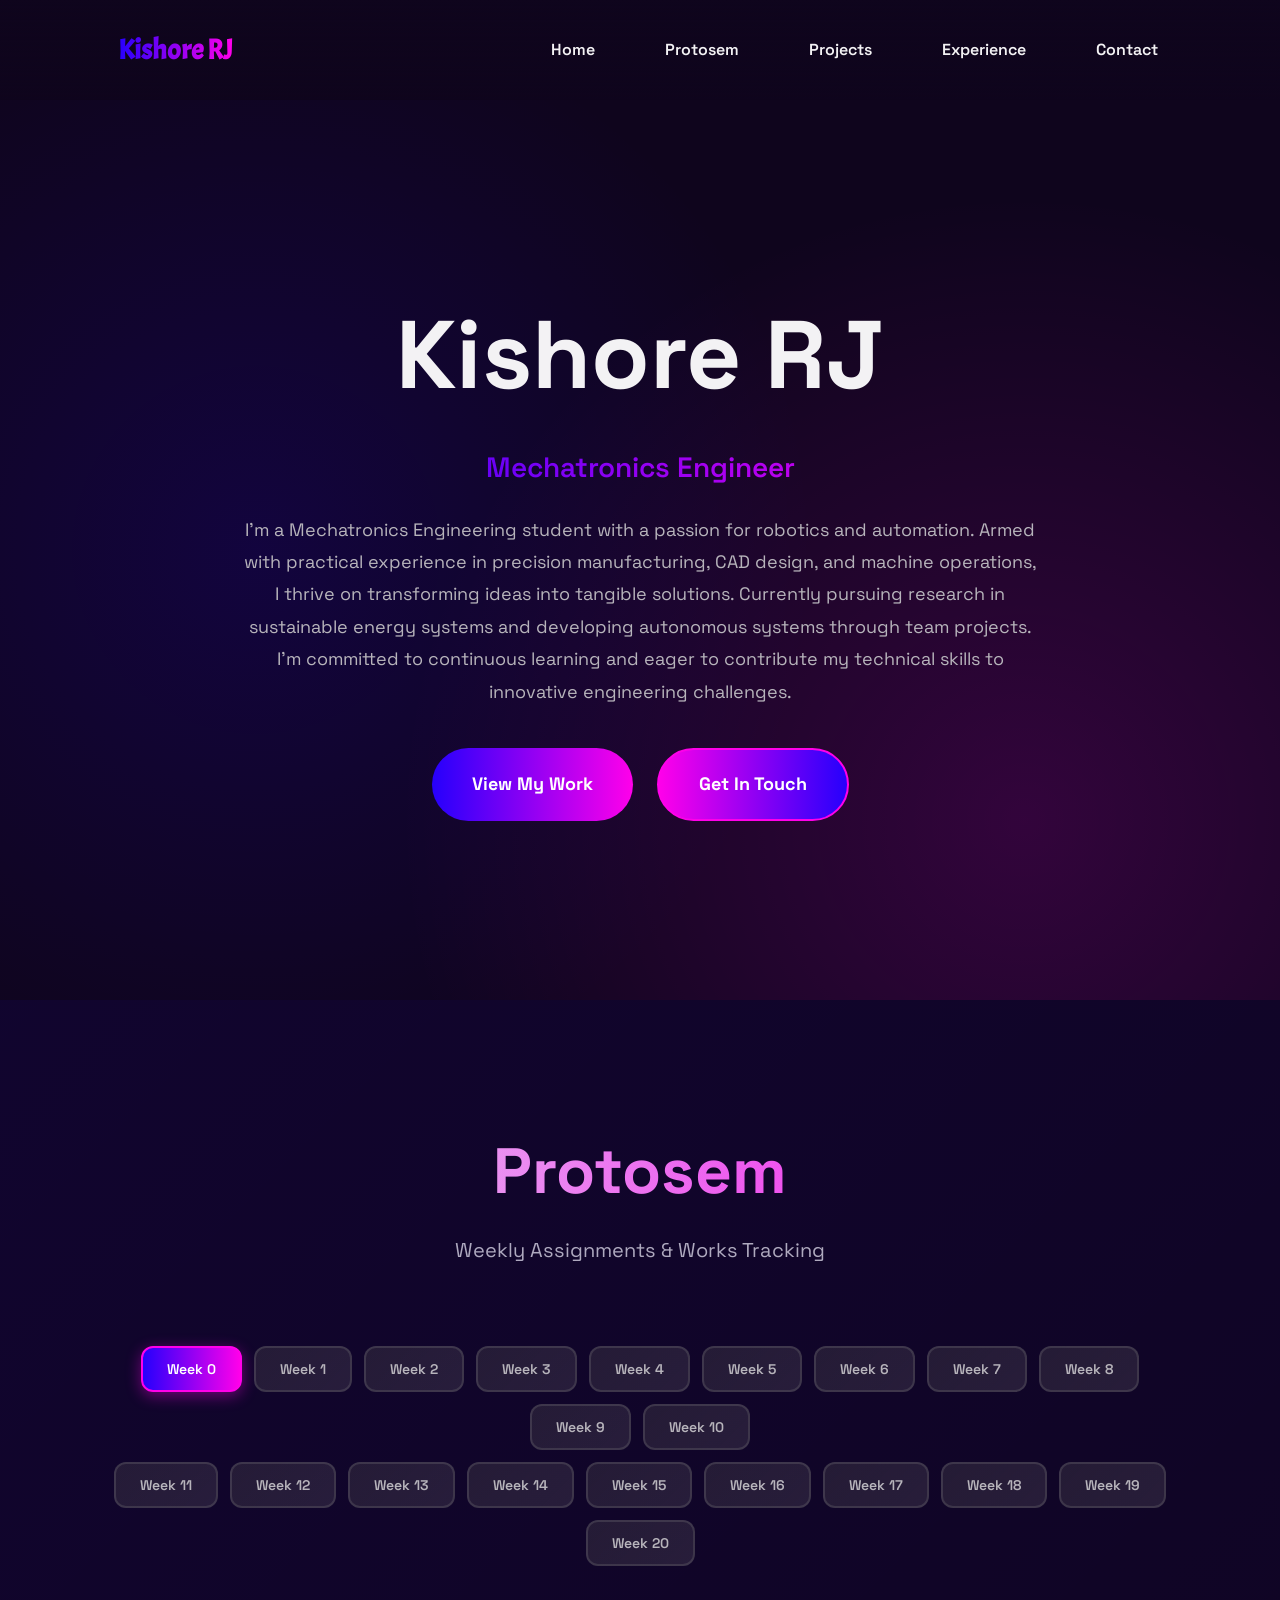
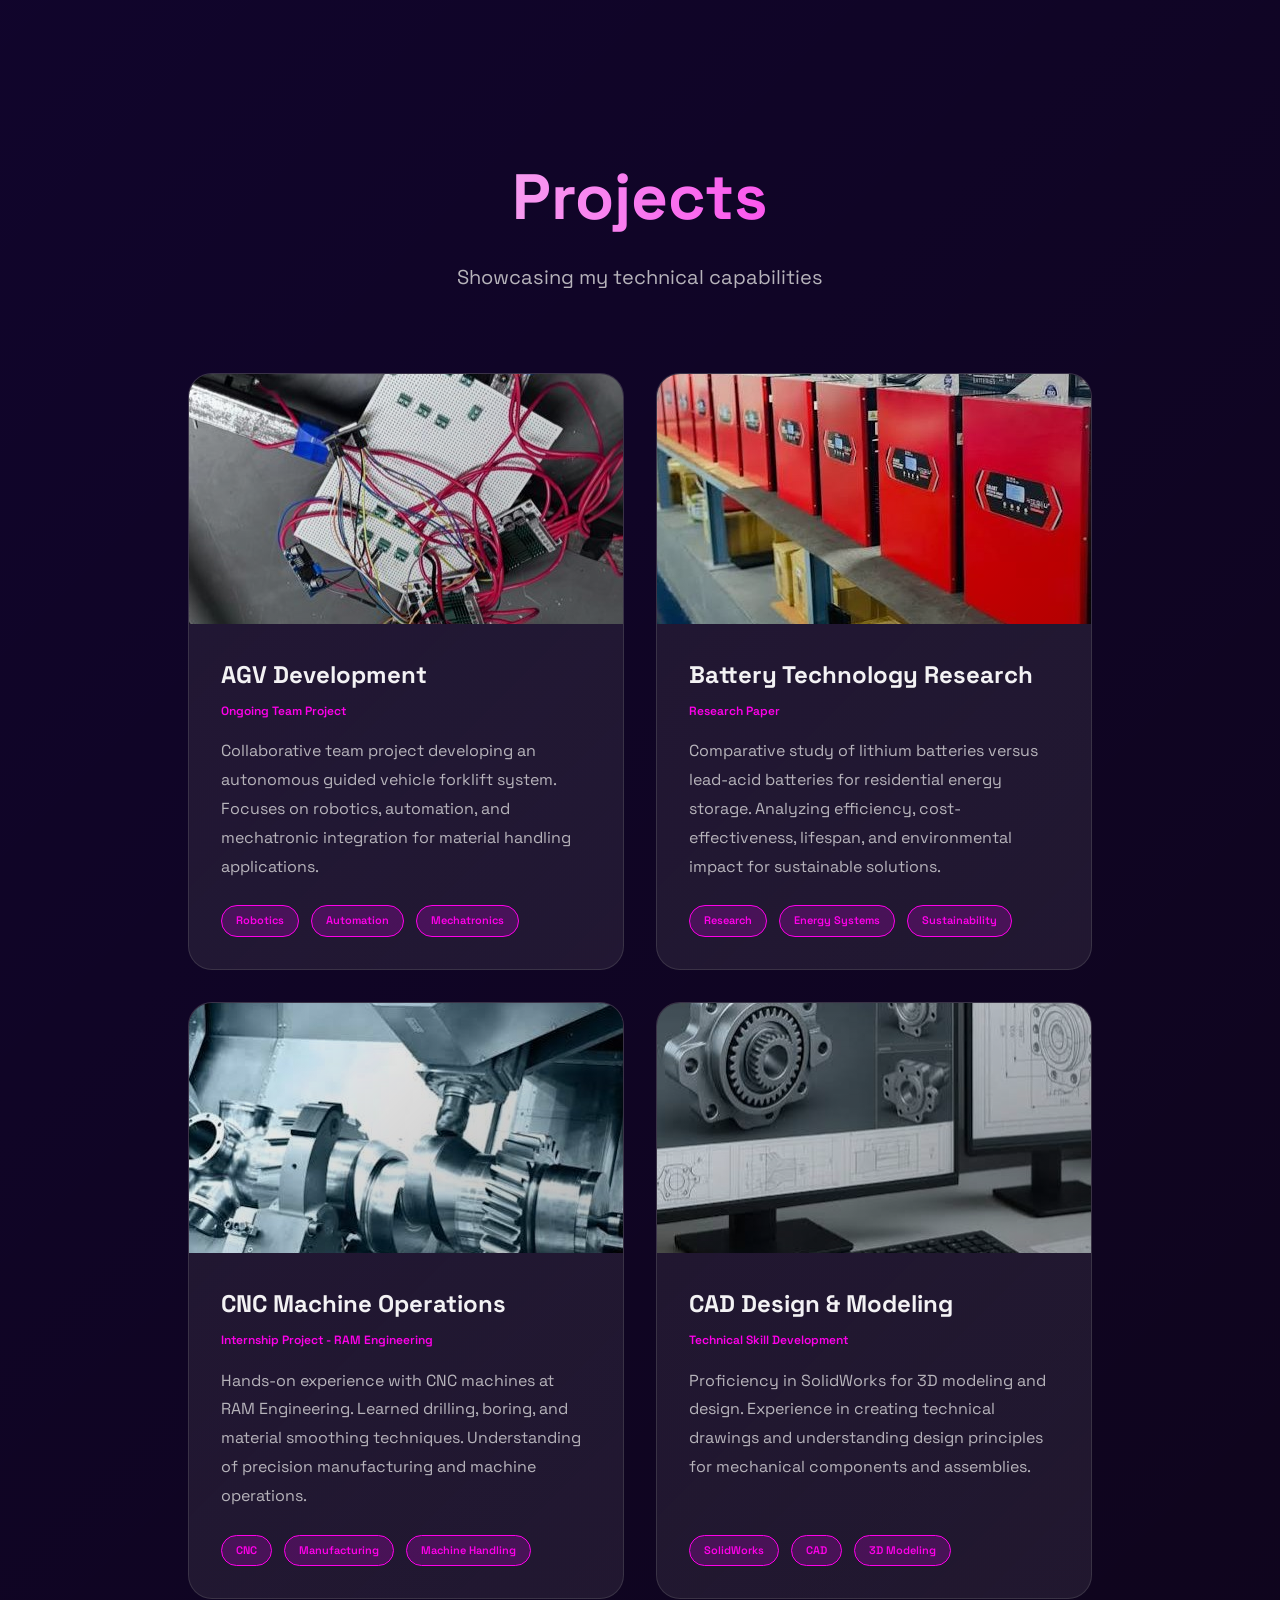
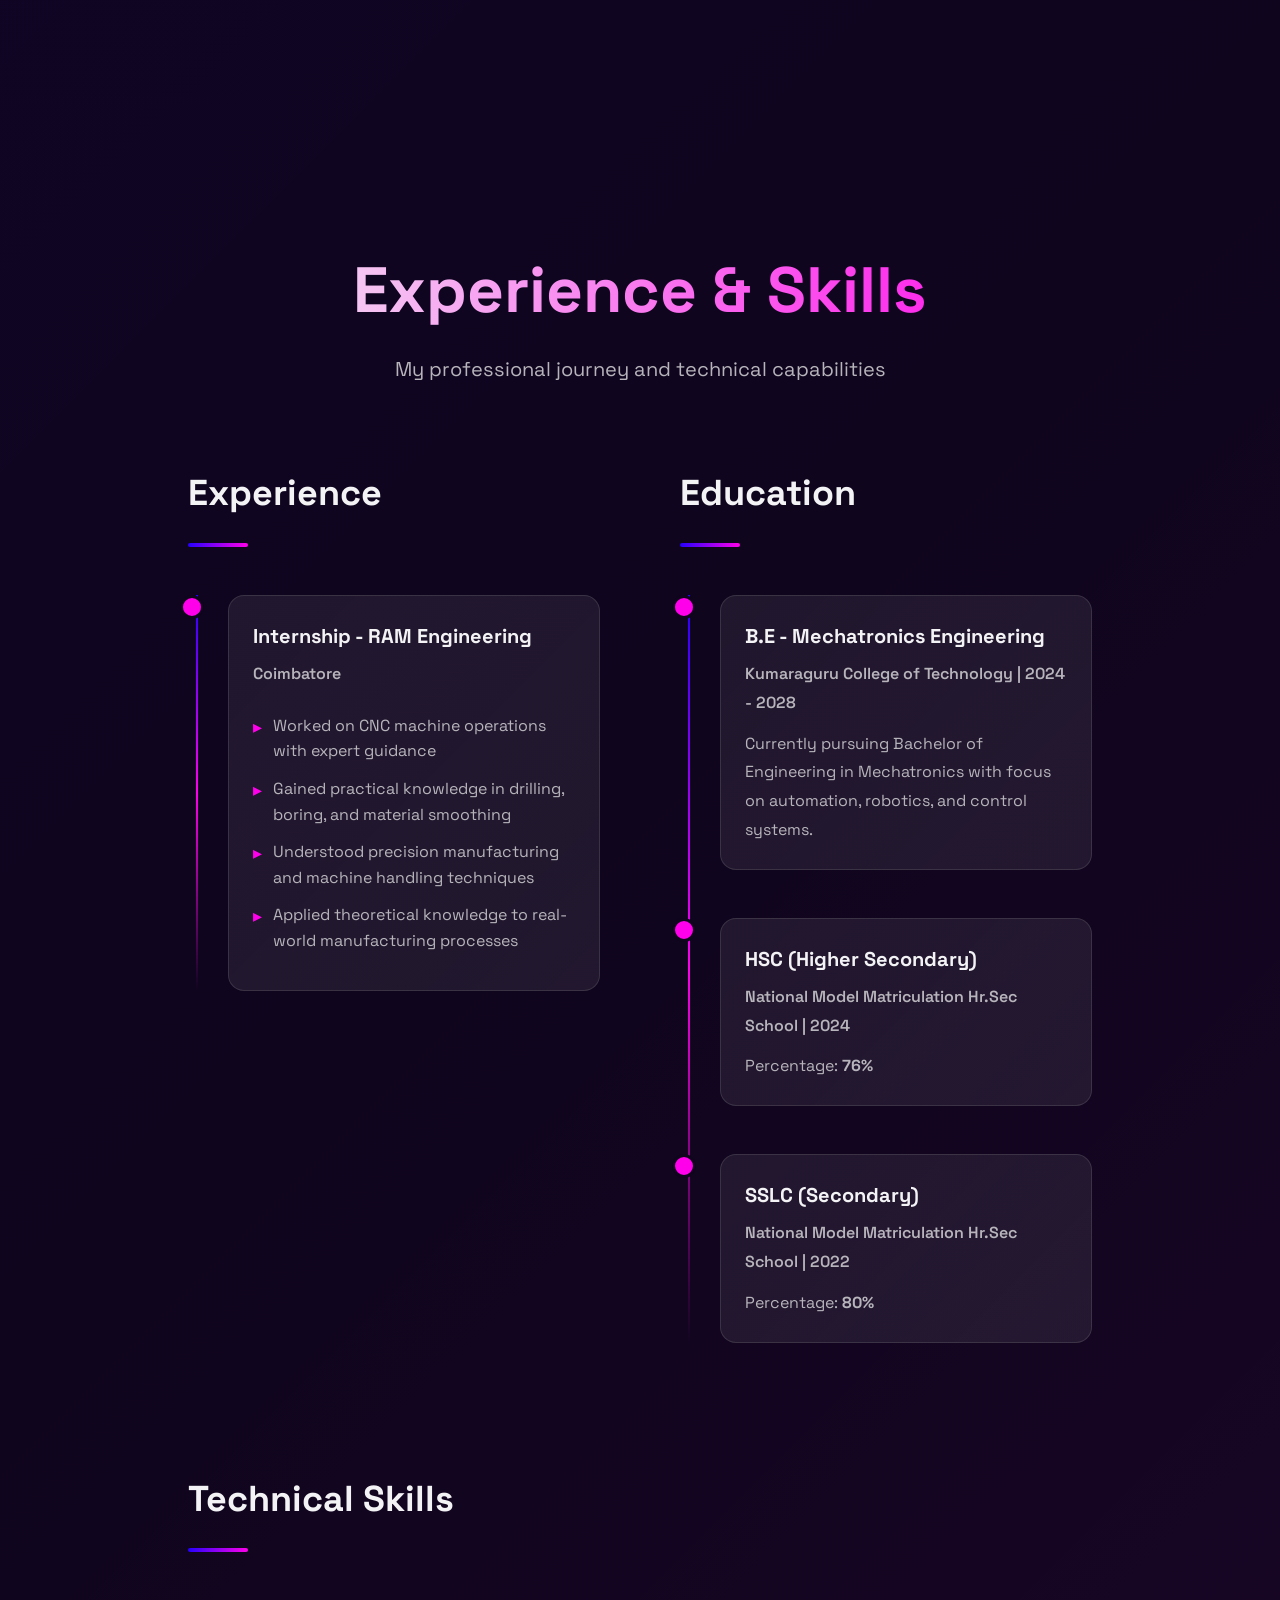
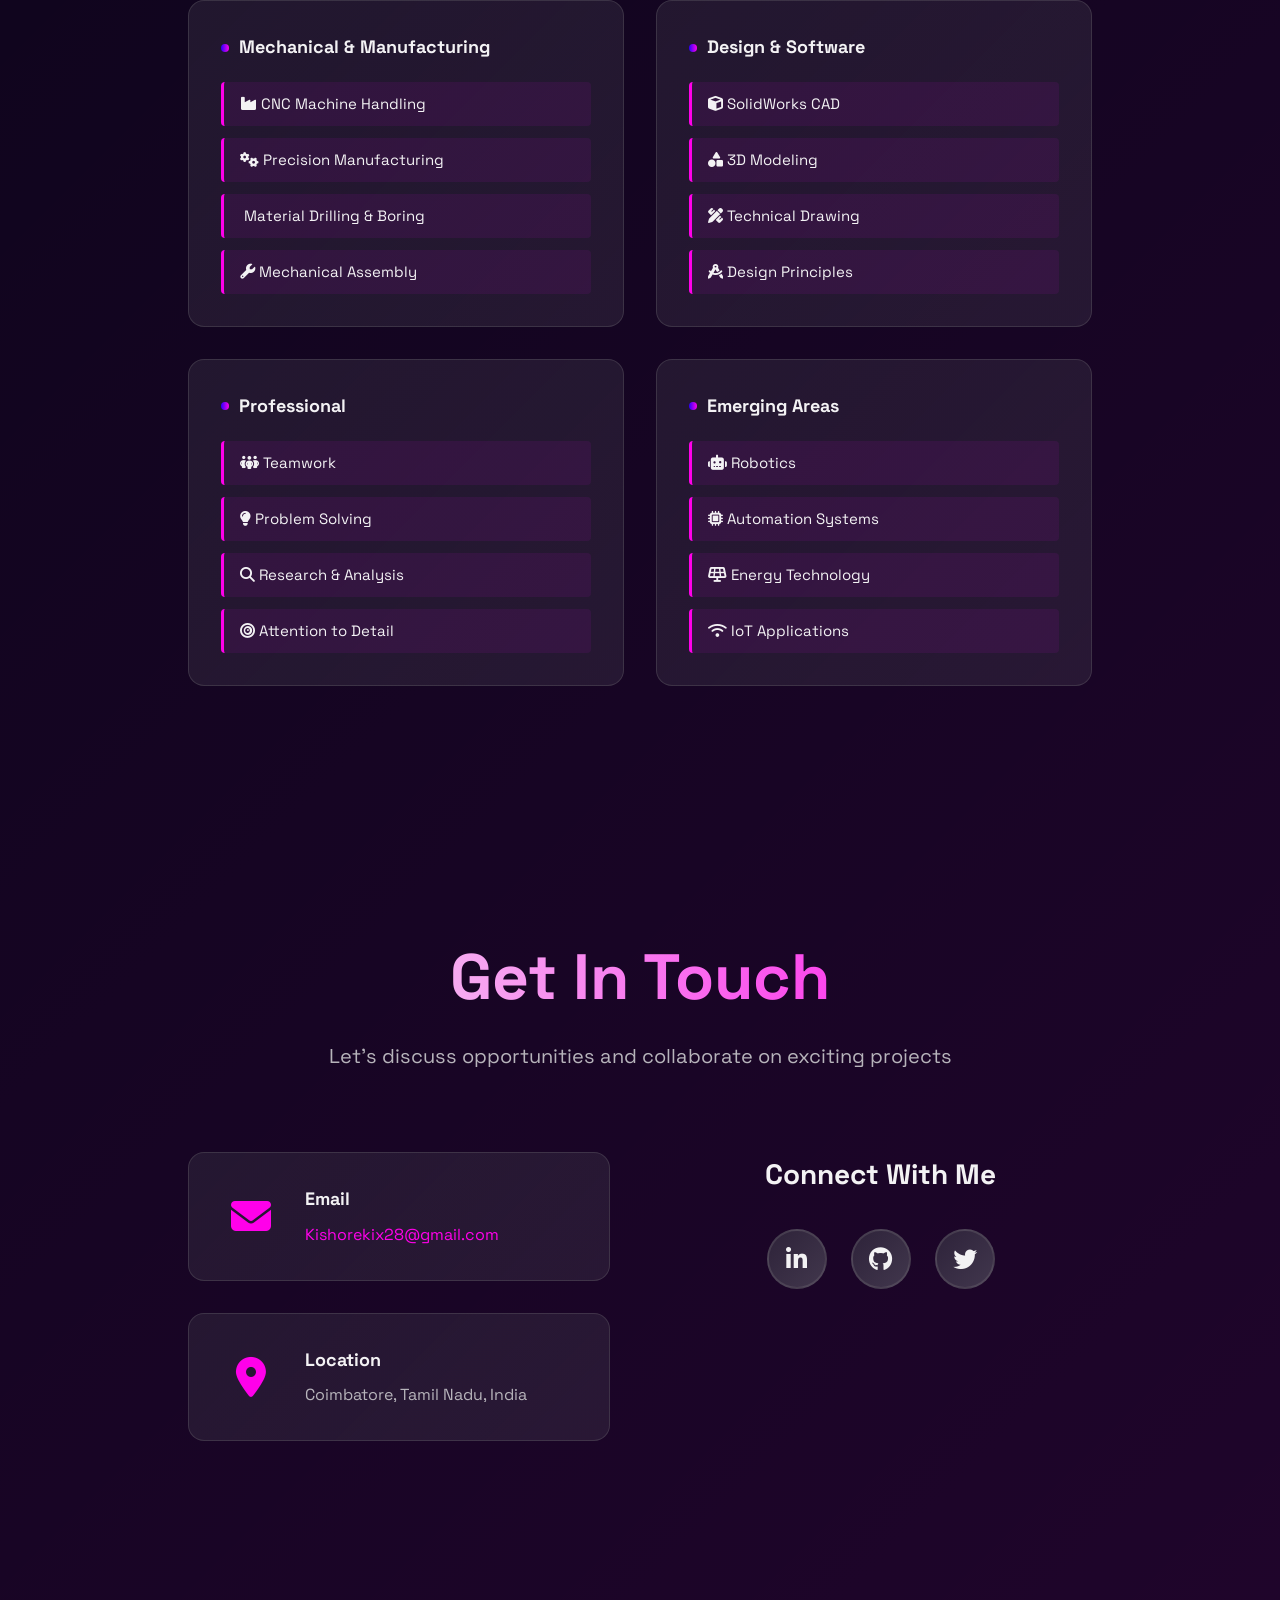
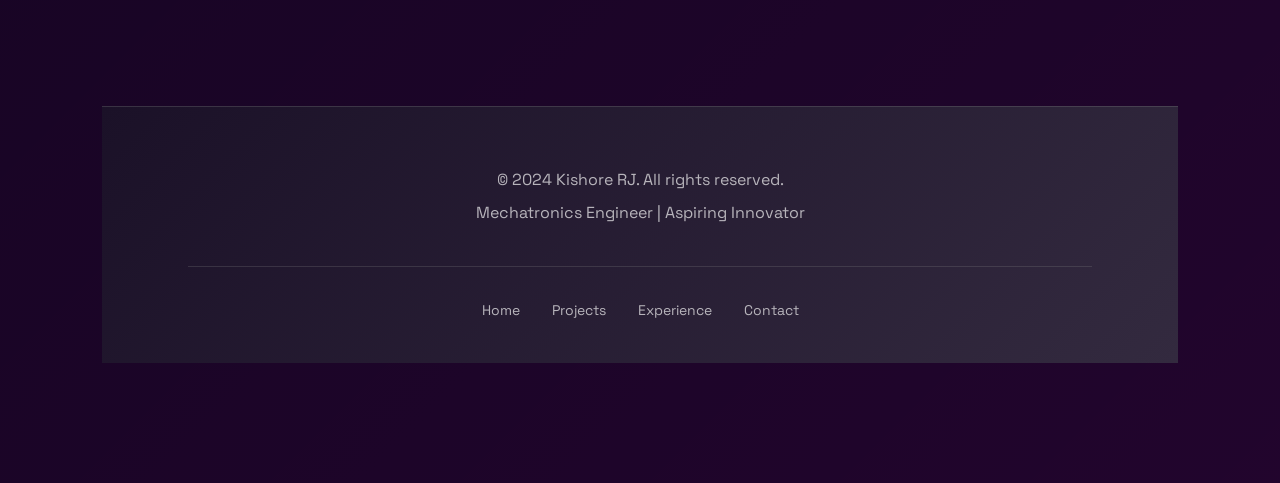
==== index.html @ 994b1c83 "week1" ====
<!DOCTYPE html>
<html lang="en">

<head>
    <meta charset="UTF-8">
    <meta http-equiv="X-UA-Compatible" content="IE=edge">
    <meta name="viewport" content="width=device-width, initial-scale=1.0">
    <link rel="stylesheet" href="https://cdnjs.cloudflare.com/ajax/libs/font-awesome/6.2.0/css/all.min.css"
        integrity="sha512-xh6O/CkQoPOWDdYTDqeRdPCVd1SpvCA9XXcUnZS2FmJNp1coAFzvtCN9BmamE+4aHK8yyUHUSCcJHgXloTyT2A=="
        crossorigin="anonymous" referrerpolicy="no-referrer" />
    <link rel="stylesheet" href="style.css">
    <title>Kishore RJ | Mechatronics Engineer</title>
</head>

<body>
    <!-- ========== HEADER ========== -->
    <header>
        <div class="content">
            <div class="left-header">
                <a href="#home" class="logo">
                    <span class="logo-text">Kishore RJ</span>
                </a>
            </div>
            <div class="right-header">
                <nav>
                    <ul>
                        <li><a href="#home">Home</a></li>
                        <li><a href="#protosem">Protosem</a></li>
                        <li><a href="#projects">Projects</a></li>
                        <li><a href="#experience">Experience</a></li>
                        <li><a href="#contact">Contact</a></li>
                    </ul>
                </nav>
            </div>
        </div>
    </header>

    <!-- ========== HOME SECTION ========== -->
    <section class="home" id="home">
        <div class="background"></div>
        <div class="content">
            <div class="home-text">
                <h1>Kishore RJ</h1>
                <p class="role">Mechatronics Engineer</p>
                <p class="bio">
                    I'm a Mechatronics Engineering student with a passion for robotics and automation. Armed with practical experience in precision manufacturing, CAD design, and machine operations, I thrive on transforming ideas into tangible solutions. Currently pursuing research in sustainable energy systems and developing autonomous systems through team projects. I'm committed to continuous learning and eager to contribute my technical skills to innovative engineering challenges.
                </p>
                <div class="home-buttons">
                    <a href="#projects" class="button btn-primary">View My Work</a>
                    <a href="#contact" class="button btn-secondary">Get In Touch</a>
                </div>
            </div>
        </div>
    </section>

    <!-- ========== PROTOSEM SECTION ========== -->
    <section class="protosem" id="protosem">
        <div class="content">
            <div class="section-header">
                <h2>Protosem</h2>
                <p>Weekly Assignments & Works Tracking</p>
            </div>

            <!-- Week Tabs Navigation -->
            <div class="week-tabs-container">
                <div class="week-tabs">
                    
                    <a href="week0.html"><button class="week-tab active" data-week="0">Week 0</button></a>
                    <a href="Week1.html"><button class="week-tab" data-week="1">Week 1</button></a>
                    <button class="week-tab" data-week="2">Week 2</button>
                    <button class="week-tab" data-week="3">Week 3</button>
                    <button class="week-tab" data-week="4">Week 4</button>
                    <button class="week-tab" data-week="5">Week 5</button>
                    <button class="week-tab" data-week="6">Week 6</button>
                    <button class="week-tab" data-week="7">Week 7</button>
                    <button class="week-tab" data-week="8">Week 8</button>
                    <button class="week-tab" data-week="9">Week 9</button>
                    <button class="week-tab" data-week="10">Week 10</button>
                </div>
                <div class="week-tabs-scroll">
                    <button class="week-tab" data-week="11">Week 11</button>
                    <button class="week-tab" data-week="12">Week 12</button>
                    <button class="week-tab" data-week="13">Week 13</button>
                    <button class="week-tab" data-week="14">Week 14</button>
                    <button class="week-tab" data-week="15">Week 15</button>
                    <button class="week-tab" data-week="16">Week 16</button>
                    <button class="week-tab" data-week="17">Week 17</button>
                    <button class="week-tab" data-week="18">Week 18</button>
                    <button class="week-tab" data-week="19">Week 19</button>
                    <button class="week-tab" data-week="20">Week 20</button>
                </div>
            </div>

   <!-- ========== PROJECTS SECTION ========== -->
    <section class="projects" id="projects">
        <div class="content">
            <div class="section-header">
                <h2>Projects</h2>
                <p>Showcasing my technical capabilities</p>
            </div>

            <div class="projects-grid">
                <!-- Project 1 - AGV  -->
                <div class="project-card">
                    <div class="project-image">
                        <img src="images\AGV Development project.jpeg" alt="AGV Development project">
                    </div>
                    <div class="project-content">
                        <h3>AGV Development</h3>
                        <p class="project-type">Ongoing Team Project</p>
                        <p class="project-description">
                            Collaborative team project developing an autonomous guided vehicle forklift system. Focuses on robotics, 
                            automation, and mechatronic integration for material handling applications.
                        </p>
                        <div class="project-tags">
                            <span class="tech-tag">Robotics</span>
                            <span class="tech-tag">Automation</span>
                            <span class="tech-tag">Mechatronics</span>
                        </div>
                    </div>
                </div>

                <!-- Project 2 - Battery Technology Research -->
                <div class="project-card">
                    <div class="project-image">
                        <img src="images\Battery Technology Research project.jpg" alt="Battery Technology Research project">
                    </div>
                    <div class="project-content">
                        <h3>Battery Technology Research</h3>
                        <p class="project-type">Research Paper</p>
                        <p class="project-description">
                            Comparative study of lithium batteries versus lead-acid batteries for residential energy storage. 
                            Analyzing efficiency, cost-effectiveness, lifespan, and environmental impact for sustainable solutions.
                        </p>
                        <div class="project-tags">
                            <span class="tech-tag">Research</span>
                            <span class="tech-tag">Energy Systems</span>
                            <span class="tech-tag">Sustainability</span>
                        </div>
                    </div>
                </div>

                <!-- Project 3 - CNC Machine Operations -->
                <div class="project-card">
                    <div class="project-image">
                        <img src="images\CNC Machine Operations project.jpg" alt="CNC Machine Operations project">
                    </div>
                    <div class="project-content">
                        <h3>CNC Machine Operations</h3>
                        <p class="project-type">Internship Project - RAM Engineering</p>
                        <p class="project-description">
                            Hands-on experience with CNC machines at RAM Engineering. Learned drilling, boring, and material smoothing techniques. 
                            Understanding of precision manufacturing and machine operations.
                        </p>
                        <div class="project-tags">
                            <span class="tech-tag">CNC</span>
                            <span class="tech-tag">Manufacturing</span>
                            <span class="tech-tag">Machine Handling</span>
                        </div>
                    </div>
                </div>

                <!-- Project 4 - CAD Design & Modeling -->
                <div class="project-card">
                    <div class="project-image">
                        <img src="images\CAD Design & Modeling project.jpg" alt="CAD Design & Modeling project">
                    </div>
                    <div class="project-content">
                        <h3>CAD Design & Modeling</h3>
                        <p class="project-type">Technical Skill Development</p>
                        <p class="project-description">
                            Proficiency in SolidWorks for 3D modeling and design. Experience in creating technical drawings and 
                            understanding design principles for mechanical components and assemblies.
                        </p>
                        <div class="project-tags">
                            <span class="tech-tag">SolidWorks</span>
                            <span class="tech-tag">CAD</span>
                            <span class="tech-tag">3D Modeling</span>
                        </div>
                    </div>
                </div>
            </div>
        </div>
    </section>

    <!-- ========== EXPERIENCE SECTION ========== -->
    <section class="experience" id="experience">
        <div class="content">
            <div class="section-header">
                <h2>Experience & Skills</h2>
                <p>My professional journey and technical capabilities</p>
            </div>

            <!-- Experience Timeline -->
            <div class="experience-container">
                <div class="experience-section">
                    <h3 class="subsection-title">Experience</h3>
                    
                    <div class="timeline">
                        <div class="timeline-item">
                            <div class="timeline-marker"></div>
                            <div class="timeline-content">
                                <h4>Internship - RAM Engineering</h4>
                                <p class="timeline-date">Coimbatore</p>
                                <ul class="experience-details">
                                    <li>Worked on CNC machine operations with expert guidance</li>
                                    <li>Gained practical knowledge in drilling, boring, and material smoothing</li>
                                    <li>Understood precision manufacturing and machine handling techniques</li>
                                    <li>Applied theoretical knowledge to real-world manufacturing processes</li>
                                </ul>
                            </div>
                        </div>
                    </div>
                </div>

                <!-- Education Section -->
                <div class="education-section">
                    <h3 class="subsection-title">Education</h3>
                    
                    <div class="timeline">
                        <div class="timeline-item">
                            <div class="timeline-marker"></div>
                            <div class="timeline-content">
                                <h4>B.E - Mechatronics Engineering</h4>
                                <p class="timeline-date">Kumaraguru College of Technology | 2024 - 2028</p>
                                <p>Currently pursuing Bachelor of Engineering in Mechatronics with focus on automation, robotics, and control systems.</p>
                            </div>
                        </div>

                        <div class="timeline-item">
                            <div class="timeline-marker"></div>
                            <div class="timeline-content">
                                <h4>HSC (Higher Secondary)</h4>
                                <p class="timeline-date">National Model Matriculation Hr.Sec School | 2024</p>
                                <p>Percentage: <strong>76%</strong></p>
                            </div>
                        </div>

                        <div class="timeline-item">
                            <div class="timeline-marker"></div>
                            <div class="timeline-content">
                                <h4>SSLC (Secondary)</h4>
                                <p class="timeline-date">National Model Matriculation Hr.Sec School | 2022</p>
                                <p>Percentage: <strong>80%</strong></p>
                            </div>
                        </div>
                    </div>
                </div>
            </div>
<!-- Skills Section -->
            <div class="skills-section">
                <h3 class="subsection-title">Technical Skills</h3>
                
                <div class="skills-grid">
                    <div class="skill-category">
                        <h4> Mechanical & Manufacturing</h4>
                        <div class="skills-list">
                            <span class="skill-item"><i class="fa-solid fa-industry"></i> CNC Machine Handling</span>
                            <span class="skill-item"><i class="fa-solid fa-gears"></i> Precision Manufacturing</span>
                            <span class="skill-item"><i class="fa-solid fa-drill"></i> Material Drilling & Boring</span>
                            <span class="skill-item"><i class="fa-solid fa-wrench"></i> Mechanical Assembly</span>
                        </div>
                    </div>

                    <div class="skill-category">
                        <h4> Design & Software</h4>
                        <div class="skills-list">
                            <span class="skill-item"><i class="fa-solid fa-cube"></i> SolidWorks CAD</span>
                            <span class="skill-item"><i class="fa-solid fa-shapes"></i> 3D Modeling</span>
                            <span class="skill-item"><i class="fa-solid fa-pencil-ruler"></i> Technical Drawing</span>
                            <span class="skill-item"><i class="fa-solid fa-drafting-compass"></i> Design Principles</span>
                        </div>
                    </div>

                    <div class="skill-category">
                        <h4> Professional</h4>
                        <div class="skills-list">
                            <span class="skill-item"><i class="fa-solid fa-people-group"></i> Teamwork</span>
                            <span class="skill-item"><i class="fa-solid fa-lightbulb"></i> Problem Solving</span>
                            <span class="skill-item"><i class="fa-solid fa-magnifying-glass"></i> Research & Analysis</span>
                            <span class="skill-item"><i class="fa-solid fa-bullseye"></i> Attention to Detail</span>
                        </div>
                    </div>

                    <div class="skill-category">
                        <h4> Emerging Areas</h4>
                        <div class="skills-list">
                            <span class="skill-item"><i class="fa-solid fa-robot"></i> Robotics</span>
                            <span class="skill-item"><i class="fa-solid fa-microchip"></i> Automation Systems</span>
                            <span class="skill-item"><i class="fa-solid fa-solar-panel"></i> Energy Technology</span>
                            <span class="skill-item"><i class="fa-solid fa-wifi"></i> IoT Applications</span>
                        </div>
                    </div>
                </div>
            </div>
        </div>
    </section>


    <!-- ========== CONTACT SECTION ========== -->
    <section class="contact" id="contact">
        <div class="content">
            <div class="section-header">
                <h2>Get In Touch</h2>
                <p>Let's discuss opportunities and collaborate on exciting projects</p>
            </div>

            <div class="contact-container">
                <!-- Contact Info -->
                <div class="contact-info">
                    <div class="info-card">
                        <div class="info-icon">
                            <i class="fas fa-envelope"></i>
                        </div>
                        <div class="info-content">
                            <h4>Email</h4>
                            <p><a href="mailto:Kishorekix28@gmail.com">Kishorekix28@gmail.com</a></p>
                        </div>
                    </div>


                    <div class="info-card">
                        <div class="info-icon">
                            <i class="fas fa-map-marker-alt"></i>
                        </div>
                        <div class="info-content">
                            <h4>Location</h4>
                            <p>Coimbatore, Tamil Nadu, India</p>
                        </div>
                    </div>
                </div>

                

       <!-- Social Links -->
            <div class="social-section">
                <h3>Connect With Me</h3>
                <ul class="social-links">
                    <li><a href="https://www.linkedin.com/in/kishore-rj-389299327" target="_blank" rel="noopener noreferrer" title="LinkedIn"><i class="fab fa-linkedin-in"></i></a></li>
                    <li><a href="#" title="GitHub"><i class="fab fa-github"></i></a></li>
                    <li><a href="#" title="Twitter"><i class="fab fa-twitter"></i></a></li>
                    
                </ul>
            </div>
        </div>
    </section>


    <!-- ========== FOOTER ========== -->
    <footer>
        <div class="container">
            <div class="footer-content">
                <p>&copy; 2024 Kishore RJ. All rights reserved.</p>
                <p>Mechatronics Engineer | Aspiring Innovator</p>
            </div>

            <div class="footer-links">
                <ul>
                    <li><a href="#home">Home</a></li>
                    <li><a href="#projects">Projects</a></li>
                    <li><a href="#experience">Experience</a></li>
                    <li><a href="#contact">Contact</a></li>
                </ul>
            </div>
        </div>
    </footer>

    <script>
        // Week Tab Functionality
        document.addEventListener('DOMContentLoaded', function() {
            const weekTabs = document.querySelectorAll('.week-tab');
            const weekContents = document.querySelectorAll('.week-content');

            weekTabs.forEach(tab => {
                tab.addEventListener('click', function() {
                    const weekNumber = this.getAttribute('data-week');
                    
                    // Remove active class from all tabs and contents
                    weekTabs.forEach(t => t.classList.remove('active'));
                    weekContents.forEach(c => c.classList.remove('active'));
                    
                    // Add active class to clicked tab and corresponding content
                    this.classList.add('active');
                    const activeContent = document.querySelector(`.week-content[data-week="${weekNumber}"]`);
                    if (activeContent) {
                        activeContent.classList.add('active');
                    }
                });
            });

            // Smooth scroll behavior for navigation
            const navLinks = document.querySelectorAll('a[href^="#"]');
            navLinks.forEach(link => {
                link.addEventListener('click', function(e) {
                    const href = this.getAttribute('href');
                    if (href !== '#') {
                        e.preventDefault();
                        const target = document.querySelector(href);
                        if (target) {
                            target.scrollIntoView({ behavior: 'smooth' });
                        }
                    }
                });
            });
        });
    </script>

</body>

</html>
---- style.css ----
@import url('https://fonts.googleapis.com/css2?family=Karla:ital,wght@0,600;0,700;0,800;1,600;1,700;1,800&display=swap');
@import url('https://fonts.googleapis.com/css2?family=Acme&display=swap');
@import url('https://fonts.googleapis.com/css2?family=Space+Grotesk:wght@300;400;600;700&display=swap');

/* ========== CSS VARIABLES ========== */
:root {
    --color-gray-100: #0F051D;
    --color-gray-90: #1B1128;
    --color-gray-80: #332A3F;
    --color-gray-70: #4B4356;
    --color-gray-60: #7B7583;
    --color-gray-50: #9F9BA5;
    --color-button-hover: #e600f0;
    --color-primary: #2600fc;
    --color-secondary: #ff00ea;
    --font-color: rgb(243, 242, 244);
    --font-color-light: rgb(183, 180, 187);
    --border-color: rgba(131, 131, 131, 0.25);
    --padding: 8%;
    --min-font-header: 58px;
    --min-font: 14px;
    --font-main: "Mabry Pro", "Space Grotesk", "Segoe UI", "Helvetica Neue";
    --font-family-secondary: "Power Grotesk", "Space Grotesk", "Segoe UI", Roboto, "Helvetica Neue";
    --font-family: 'Acme';
    --font-p: 'Space Grotesk', sans-serif;
    --font-numbers: 'Karla', sans-serif;
}

/* ========== GLOBAL STYLES ========== */
* {
    margin: 0;
    padding: 0;
    box-sizing: border-box;
    scroll-behavior: smooth;
    text-decoration: none;
}

html {
    scroll-behavior: smooth;
}

body {
    font-family: var(--font-main);
    background-color: var(--color-gray-100);
    color: var(--font-color);
    line-height: 1.6;
}

ul {
    list-style: none;
}

a {
    color: inherit;
    text-decoration: none;
}

.content {
    max-width: 1400px;
    margin: 0 auto;
    padding-left: var(--padding);
    padding-right: var(--padding);
}

/* ========== BUTTONS ========== */
.button {
    display: inline-flex;
    align-items: center;
    justify-content: center;
    color: #fff;
    font-size: 18px;
    font-weight: 700;
    padding: 20px 40px;
    border: none;
    border-radius: 56px;
    background-image: linear-gradient(to right, var(--color-primary), var(--color-secondary));
    margin-top: 32px;
    transition: all 0.4s ease-in-out;
    cursor: pointer;
    font-family: var(--font-main);
}

.button:hover {
    background-image: linear-gradient(to left, var(--color-primary), var(--color-secondary));
    box-shadow: 0 4px 15px 0 rgba(116, 79, 168, 0.75);
    transform: translateY(-2px);
}

.btn-primary {
    background-image: linear-gradient(to right, var(--color-primary), var(--color-secondary));
}

.btn-secondary {
    background-image: linear-gradient(to right, var(--color-secondary), var(--color-primary));
    border: 2px solid var(--color-secondary);
}

.btn-submit {
    width: 100%;
    margin-top: 24px;
}

/* ========== HEADER ========== */
header {
    position: fixed;
    background: transparent;
    height: 100px;
    z-index: 9999;
    top: 0;
    left: 0;
    right: 0;
}

header .content {
    padding-left: var(--padding);
    padding-right: var(--padding);
    display: flex;
    justify-content: space-between;
    align-items: center;
    width: 100%;
    height: 100%;
    background: linear-gradient(to bottom, var(--color-gray-100), transparent) !important;
}

header .left-header {
    margin-left: 16px;
}

.logo-text {
    font-family: var(--font-family);
    font-size: 28px;
    font-weight: 700;
    color: var(--font-color);
    background: linear-gradient(to right, var(--color-primary), var(--color-secondary));
    -webkit-background-clip: text;
    -webkit-text-fill-color: transparent;
    background-clip: text;
}

header .right-header ul {
    display: flex;
    align-items: center;
    gap: 30px;
}

header .right-header nav ul li a {
    display: inline-block;
    color: var(--font-color);
    font-family: var(--font-main);
    font-size: 16px;
    font-weight: 600;
    padding: 10px 20px;
    transition: 0.3s ease-in-out;
    border-radius: 8px;
}

header .right-header nav ul li a:hover {
    color: var(--color-button-hover);
    background-color: rgba(230, 0, 240, 0.1);
}

/* ========== SECTION HEADER ========== */
.section-header {
    width: 100%;
    text-align: center;
    margin-bottom: 80px;
    animation: fadeInUp 0.8s ease-out;
}

.section-header h2 {
    font-family: var(--font-family-secondary);
    font-size: 64px;
    font-weight: 700;
    color: var(--font-color);
    margin-bottom: 12px;
    background: linear-gradient(to right, var(--font-color), var(--color-secondary));
    -webkit-background-clip: text;
    -webkit-text-fill-color: transparent;
    background-clip: text;
}

.section-header p {
    font-size: 20px;
    color: var(--font-color-light);
    font-family: var(--font-p);
}

/* ========== HOME SECTION ========== */
.home {
    height: calc(100vh);
    width: 100%;
    position: relative;
    display: flex;
    align-items: center;
    justify-content: center;
    margin-top: 100px;
    overflow: hidden;
}

.home::before {
    content: '';
    position: absolute;
    top: 0;
    left: 0;
    right: 0;
    bottom: 0;
    background: radial-gradient(circle at 20% 50%, rgba(38, 0, 252, 0.15) 0%, transparent 50%),
                radial-gradient(circle at 80% 80%, rgba(255, 0, 234, 0.15) 0%, transparent 50%);
    pointer-events: none;
}

.home .background {
    position: absolute;
    top: 0;
    left: 0;
    right: 0;
    bottom: 0;
    opacity: 0.1;
}

.home .content {
    position: relative;
    z-index: 1;
    text-align: center;
    animation: fadeInUp 1s ease-out;
}

.home-text {
    max-width: 800px;
    margin: 0 auto;
}

.home-text h1 {
    font-family: var(--font-family-secondary);
    font-size: 96px;
    font-weight: 700;
    color: var(--font-color);
    margin-bottom: 12px;
    animation: slideInDown 0.8s ease-out;
}

.home-text .role {
    font-size: 28px;
    font-weight: 600;
    background: linear-gradient(to right, var(--color-primary), var(--color-secondary));
    -webkit-background-clip: text;
    -webkit-text-fill-color: transparent;
    background-clip: text;
    margin-bottom: 24px;
    animation: slideInUp 0.8s ease-out 0.1s both;
}

.home-text .bio {
    font-size: 18px;
    color: var(--font-color-light);
    line-height: 1.8;
    margin-bottom: 40px;
    animation: slideInUp 0.8s ease-out 0.2s both;
}

.home-buttons {
    display: flex;
    gap: 24px;
    justify-content: center;
    flex-wrap: wrap;
    animation: slideInUp 0.8s ease-out 0.3s both;
}

.home-buttons .button {
    margin-top: 0;
}

/* ========== PROTOSEM SECTION ========== */
.protosem {
    width: 100%;
    min-height: 100vh;
    padding-top: 120px;
    padding-bottom: 120px;
    position: relative;
}

.protosem::before {
    content: '';
    position: absolute;
    top: 0;
    left: 0;
    right: 0;
    bottom: 0;
    background: linear-gradient(135deg, rgba(38, 0, 252, 0.08) 0%, transparent 50%, rgba(255, 0, 234, 0.08) 100%);
    pointer-events: none;
}

/* ========== WEEK TABS ========== */
.week-tabs-container {
    display: flex;
    flex-wrap: wrap;
    gap: 12px;
    margin-bottom: 60px;
    position: relative;
    z-index: 1;
    justify-content: center;
}

.week-tabs,
.week-tabs-scroll {
    display: flex;
    gap: 12px;
    flex-wrap: wrap;
    justify-content: center;
}

.week-tab {
    display: inline-flex;
    align-items: center;
    justify-content: center;
    padding: 12px 24px;
    background: linear-gradient(135deg, rgba(51, 42, 63, 0.6), rgba(75, 67, 86, 0.4));
    border: 2px solid var(--border-color);
    color: var(--font-color-light);
    border-radius: 12px;
    font-size: 14px;
    font-weight: 600;
    cursor: pointer;
    transition: all 0.3s ease-in-out;
    font-family: var(--font-main);
}

.week-tab:hover {
    background: linear-gradient(135deg, rgba(51, 42, 63, 0.8), rgba(75, 67, 86, 0.6));
    border-color: var(--color-secondary);
    color: var(--color-secondary);
}

.week-tab.active {
    background: linear-gradient(to right, var(--color-primary), var(--color-secondary));
    color: #fff;
    border-color: var(--color-secondary);
    box-shadow: 0 4px 15px rgba(255, 0, 234, 0.4);
}

/* ========== WEEK CONTENT ========== */
.week-content-container {
    position: relative;
    z-index: 1;
}

.week-content {
    display: none;
    animation: fadeInUp 0.5s ease-out;
}

.week-content.active {
    display: block;
}

.week-content-inner {
    background: linear-gradient(135deg, rgba(51, 42, 63, 0.5) 0%, rgba(75, 67, 86, 0.3) 100%);
    border: 1px solid var(--border-color);
    border-radius: 24px;
    padding: 48px;
    min-height: 400px;
}

.week-content-inner h3 {
    font-size: 32px;
    font-weight: 700;
    color: var(--font-color);
    margin-bottom: 40px;
    display: flex;
    align-items: center;
    gap: 12px;
}

.week-content-inner h3::before {
    content: '';
    width: 8px;
    height: 8px;
    background: linear-gradient(to right, var(--color-primary), var(--color-secondary));
    border-radius: 50%;
}

.week-items {
    display: grid;
    gap: 24px;
}

.assignment-item {
    display: flex;
    align-items: flex-start;
    gap: 24px;
    padding: 24px;
    background: rgba(27, 17, 40, 0.6);
    border: 1px solid var(--border-color);
    border-radius: 16px;
    transition: all 0.3s ease-in-out;
}

.assignment-item:hover {
    transform: translateX(10px);
    border-color: var(--color-secondary);
    box-shadow: 0 8px 20px rgba(255, 0, 234, 0.1);
}

.item-icon {
    font-size: 36px;
    color: var(--color-secondary);
    min-width: 60px;
    display: flex;
    align-items: center;
    justify-content: center;
}

.item-content h4 {
    font-size: 18px;
    font-weight: 700;
    color: var(--font-color);
    margin-bottom: 8px;
}

.item-content p {
    font-size: 16px;
    color: var(--font-color-light);
    line-height: 1.6;
}

.empty-state {
    display: flex;
    flex-direction: column;
    align-items: center;
    justify-content: center;
    padding: 60px 40px;
    text-align: center;
    min-height: 300px;
}

.empty-state i {
    font-size: 80px;
    color: rgba(255, 0, 234, 0.2);
    margin-bottom: 24px;
}

.empty-state p {
    font-size: 18px;
    color: var(--font-color-light);
}

/* ========== TAGS ========== */
.tags {
    display: flex;
    flex-wrap: wrap;
    gap: 12px;
}

.tag {
    display: inline-block;
    padding: 8px 16px;
    background: linear-gradient(135deg, var(--color-primary), var(--color-secondary));
    color: #fff;
    border-radius: 20px;
    font-size: 12px;
    font-weight: 600;
}

/* ========== PROJECTS SECTION ========== */
.projects {
    width: 100%;
    min-height: 100vh;
    padding-top: 120px;
    padding-bottom: 120px;
    position: relative;
}

.projects-grid {
    display: grid;
    grid-template-columns: repeat(auto-fit, minmax(400px, 1fr));
    gap: 32px;
    position: relative;
    z-index: 1;
}

.project-card {
    background: linear-gradient(135deg, rgba(51, 42, 63, 0.5) 0%, rgba(75, 67, 86, 0.3) 100%);
    border: 1px solid var(--border-color);
    border-radius: 24px;
    overflow: hidden;
    transition: all 0.4s ease-in-out;
    animation: fadeInUp 0.8s ease-out;
    display: flex;
    flex-direction: column;
    height: 100%;
}

.project-card:hover {
    transform: scale(1.05) translateY(-10px);
    border-color: var(--color-secondary);
    box-shadow: 0 20px 50px rgba(255, 0, 234, 0.25);
}

.project-image {
    width: 100%;
    height: 250px;
    background: linear-gradient(135deg, var(--color-primary), var(--color-secondary));
    display: flex;
    align-items: center;
    justify-content: center;
    position: relative;
    overflow: hidden;
}

.project-image::before {
    content: '';
    position: absolute;
    top: 0;
    left: 0;
    right: 0;
    bottom: 0;
    background: linear-gradient(135deg, transparent 0%, rgba(0, 0, 0, 0.3) 100%);
}

.image-placeholder {
    font-size: 80px;
    color: rgba(255, 255, 255, 0.3);
    display: flex;
    align-items: center;
    justify-content: center;
    width: 100%;
    height: 100%;
    position: relative;
    z-index: 1;
}

.project-content {
    padding: 32px;
    flex: 1;
    display: flex;
    flex-direction: column;
}

.project-content h3 {
    font-size: 24px;
    font-weight: 700;
    color: var(--font-color);
    margin-bottom: 8px;
}

.project-type {
    font-size: 12px;
    color: var(--color-secondary);
    font-weight: 600;
    margin-bottom: 16px;
}

.project-description {
    font-size: 16px;
    color: var(--font-color-light);
    line-height: 1.8;
    margin-bottom: 24px;
    flex: 1;
}

.project-tags {
    display: flex;
    flex-wrap: wrap;
    gap: 12px;
    margin-top: auto;
}

.tech-tag {
    display: inline-block;
    padding: 6px 14px;
    background: rgba(230, 0, 240, 0.2);
    color: var(--color-secondary);
    border: 1px solid var(--color-secondary);
    border-radius: 16px;
    font-size: 11px;
    font-weight: 600;
    transition: all 0.3s ease-in-out;
}

.tech-tag:hover {
    background: var(--color-secondary);
    color: #fff;
}

/* ========== EXPERIENCE SECTION ========== */
.experience {
    width: 100%;
    min-height: 100vh;
    padding-top: 120px;
    padding-bottom: 120px;
    position: relative;
}

.experience-container {
    display: grid;
    grid-template-columns: 1fr 1fr;
    gap: 80px;
    margin-bottom: 80px;
    position: relative;
    z-index: 1;
}

.experience-section,
.education-section {
    animation: fadeInUp 0.8s ease-out;
}

.subsection-title {
    font-size: 36px;
    font-weight: 700;
    color: var(--font-color);
    margin-bottom: 48px;
    position: relative;
    padding-bottom: 24px;
}

.subsection-title::after {
    content: '';
    position: absolute;
    bottom: 0;
    left: 0;
    width: 60px;
    height: 4px;
    background: linear-gradient(to right, var(--color-primary), var(--color-secondary));
    border-radius: 2px;
}

.timeline {
    position: relative;
    padding-left: 40px;
}

.timeline::before {
    content: '';
    position: absolute;
    left: 8px;
    top: 0;
    bottom: 0;
    width: 2px;
    background: linear-gradient(to bottom, var(--color-primary), var(--color-secondary), transparent);
}

.timeline-item {
    position: relative;
    margin-bottom: 48px;
}

.timeline-marker {
    position: absolute;
    left: -48px;
    top: 0;
    width: 24px;
    height: 24px;
    background: var(--color-secondary);
    border: 3px solid var(--color-gray-100);
    border-radius: 50%;
    transition: all 0.3s ease-in-out;
}

.timeline-item:hover .timeline-marker {
    transform: scale(1.3);
    box-shadow: 0 0 20px var(--color-secondary);
}

.timeline-content {
    background: linear-gradient(135deg, rgba(51, 42, 63, 0.5) 0%, rgba(75, 67, 86, 0.3) 100%);
    border: 1px solid var(--border-color);
    border-radius: 16px;
    padding: 24px;
    transition: all 0.3s ease-in-out;
}

.timeline-content h4 {
    font-size: 20px;
    font-weight: 700;
    color: var(--font-color);
    margin-bottom: 8px;
}

.timeline-date {
    font-size: 14px;
    color: var(--color-secondary);
    font-weight: 600;
    margin-bottom: 12px;
}

.timeline-content p {
    font-size: 16px;
    color: var(--font-color-light);
    line-height: 1.8;
}

.experience-details {
    list-style: none;
    padding-top: 12px;
}

.experience-details li {
    font-size: 16px;
    color: var(--font-color-light);
    padding-left: 20px;
    margin-bottom: 12px;
    position: relative;
}

.experience-details li::before {
    content: '▸';
    position: absolute;
    left: 0;
    color: var(--color-secondary);
    font-size: 18px;
}

/* ========== SKILLS SECTION ========== */
.skills-section {
    position: relative;
    z-index: 1;
    animation: fadeInUp 0.8s ease-out;
}

.skills-grid {
    display: grid;
    grid-template-columns: repeat(auto-fit, minmax(280px, 1fr));
    gap: 32px;
}

.skill-category {
    background: linear-gradient(135deg, rgba(51, 42, 63, 0.5) 0%, rgba(75, 67, 86, 0.3) 100%);
    border: 1px solid var(--border-color);
    border-radius: 16px;
    padding: 32px;
    transition: all 0.3s ease-in-out;
}

.skill-category:hover {
    transform: translateY(-5px);
    border-color: var(--color-secondary);
    box-shadow: 0 10px 30px rgba(255, 0, 234, 0.15);
}

.skill-category h4 {
    font-size: 18px;
    font-weight: 700;
    color: var(--font-color);
    margin-bottom: 20px;
    display: flex;
    align-items: center;
    gap: 10px;
}

.skill-category h4::before {
    content: '';
    width: 8px;
    height: 8px;
    background: linear-gradient(to right, var(--color-primary), var(--color-secondary));
    border-radius: 50%;
}

.skills-list {
    display: flex;
    flex-direction: column;
    gap: 12px;
}

.skill-item {
    display: block;
    padding: 10px 16px;
    background: rgba(230, 0, 240, 0.08);
    color: var(--font-color);
    border-left: 3px solid var(--color-secondary);
    border-radius: 4px;
    font-size: 15px;
    transition: all 0.3s ease-in-out;
}

.skill-item:hover {
    background: rgba(230, 0, 240, 0.15);
    transform: translateX(5px);
}

/* ========== CONTACT SECTION ========== */
.contact {
    width: 100%;
    min-height: 100vh;
    padding-top: 120px;
    padding-bottom: 120px;
    position: relative;
}

.contact-container {
    display: grid;
    grid-template-columns: 1fr 1fr;
    gap: 60px;
    margin-bottom: 80px;
    position: relative;
    z-index: 1;
}

.contact-info {
    display: flex;
    flex-direction: column;
    gap: 32px;
}

.info-card {
    background: linear-gradient(135deg, rgba(51, 42, 63, 0.5) 0%, rgba(75, 67, 86, 0.3) 100%);
    border: 1px solid var(--border-color);
    border-radius: 16px;
    padding: 32px;
    display: flex;
    align-items: center;
    gap: 24px;
    transition: all 0.3s ease-in-out;
    animation: fadeInUp 0.8s ease-out;
}

.info-card:hover {
    transform: translateY(-5px);
    border-color: var(--color-secondary);
    box-shadow: 0 10px 30px rgba(255, 0, 234, 0.15);
}

.info-icon {
    font-size: 40px;
    color: var(--color-secondary);
    min-width: 60px;
    display: flex;
    align-items: center;
    justify-content: center;
}

.info-content h4 {
    font-size: 18px;
    font-weight: 700;
    color: var(--font-color);
    margin-bottom: 8px;
}

.info-content p {
    font-size: 16px;
    color: var(--font-color-light);
}

.info-content a {
    color: var(--color-secondary);
    transition: all 0.3s ease-in-out;
}

.info-content a:hover {
    text-decoration: underline;
}

/* ========== CONTACT FORM ========== */
.contact-form {
    animation: fadeInUp 0.8s ease-out 0.2s both;
}

.contact-form form {
    background: linear-gradient(135deg, rgba(51, 42, 63, 0.5) 0%, rgba(75, 67, 86, 0.3) 100%);
    border: 1px solid var(--border-color);
    border-radius: 16px;
    padding: 40px;
}

.form-group {
    margin-bottom: 24px;
    display: flex;
    flex-direction: column;
}

.form-group label {
    font-size: 16px;
    font-weight: 600;
    color: var(--font-color);
    margin-bottom: 12px;
}

.form-group input,
.form-group textarea {
    background: rgba(27, 17, 40, 0.8);
    border: 1px solid var(--border-color);
    border-radius: 8px;
    padding: 16px;
    font-size: 16px;
    color: var(--font-color);
    font-family: var(--font-main);
    transition: all 0.3s ease-in-out;
}

.form-group input::placeholder,
.form-group textarea::placeholder {
    color: var(--font-color-light);
}

.form-group input:focus,
.form-group textarea:focus {
    outline: none;
    border-color: var(--color-secondary);
    box-shadow: 0 0 20px rgba(255, 0, 234, 0.2);
    background: rgba(27, 17, 40, 0.95);
}

.form-group textarea {
    resize: vertical;
    min-height: 140px;
}

.btn-submit {
    font-size: 16px;
    padding: 16px 40px;
    margin-top: 24px;
}

/* ========== SOCIAL SECTION ========== */
.social-section {
    text-align: center;
    position: relative;
    z-index: 1;
    animation: fadeInUp 0.8s ease-out;
}

.social-section h3 {
    font-size: 28px;
    font-weight: 700;
    color: var(--font-color);
    margin-bottom: 32px;
}

.social-links {
    display: flex;
    justify-content: center;
    gap: 24px;
    flex-wrap: wrap;
}

.social-links li a {
    display: inline-flex;
    align-items: center;
    justify-content: center;
    width: 60px;
    height: 60px;
    background: linear-gradient(135deg, rgba(51, 42, 63, 0.8), rgba(75, 67, 86, 0.8));
    border: 2px solid var(--border-color);
    border-radius: 50%;
    font-size: 24px;
    color: var(--font-color);
    transition: all 0.3s ease-in-out;
}

.social-links li a:hover {
    background: linear-gradient(to right, var(--color-primary), var(--color-secondary));
    border-color: var(--color-secondary);
    transform: translateY(-5px) scale(1.1);
    box-shadow: 0 10px 30px rgba(255, 0, 234, 0.3);
    color: #fff;
}

/* ========== FOOTER ========== */
footer {
    background: linear-gradient(135deg, var(--color-gray-90) 0%, var(--color-gray-80) 100%);
    border-top: 1px solid var(--border-color);
    padding-top: 60px;
    padding-bottom: 40px;
    position: relative;
}

footer .container {
    padding-left: var(--padding);
    padding-right: var(--padding);
    max-width: 1400px;
    margin: 0 auto;
}

.footer-content {
    text-align: center;
    margin-bottom: 40px;
}

.footer-content p {
    font-size: 16px;
    color: var(--font-color-light);
    margin-bottom: 8px;
}

.footer-links {
    text-align: center;
    border-top: 1px solid var(--border-color);
    padding-top: 30px;
}

.footer-links ul {
    display: flex;
    justify-content: center;
    gap: 32px;
    flex-wrap: wrap;
}

.footer-links a {
    font-size: 14px;
    color: var(--font-color-light);
    transition: all 0.3s ease-in-out;
}

.footer-links a:hover {
    color: var(--color-secondary);
}

/* ========== ANIMATIONS ========== */
.particle {
    position: absolute;
    border-radius: 50%;
    filter: blur(80px);
    pointer-events: none;
}

.particle-1 {
    width: 200px;
    height: 200px;
    background: radial-gradient(circle, rgba(38, 0, 252, 0.5), transparent);
    top: 5%;
    left: 10%;
    animation: float 20s infinite ease-in-out;
    opacity: 0.6;
}

.particle-2 {
    width: 250px;
    height: 250px;
    background: radial-gradient(circle, rgba(255, 0, 234, 0.4), transparent);
    top: 50%;
    right: 5%;
    animation: float 25s infinite ease-in-out reverse;
    opacity: 0.5;
}

/* ========== RESPONSIVE DESIGN ========== */
@media (max-width: 1024px) {
    :root {
        --padding: 5%;
    }

    .home-text h1 {
        font-size: 72px;
    }

    .section-header h2 {
        font-size: 48px;
    }

    .experience-container {
        grid-template-columns: 1fr;
        gap: 60px;
    }

    .contact-container {
        grid-template-columns: 1fr;
        gap: 40px;
    }

    .protosem-grid {
        grid-template-columns: 1fr;
    }

    .projects-grid {
        grid-template-columns: repeat(auto-fit, minmax(300px, 1fr));
        gap: 24px;
    }

    .skills-grid {
        grid-template-columns: repeat(2, 1fr);
    }
}

@media (max-width: 768px) {
    :root {
        --padding: 4%;
    }

    header {
        height: 80px;
    }

    header .right-header nav {
        display: none;
    }

    .home {
        margin-top: 80px;
        height: auto;
        padding-top: 60px;
        padding-bottom: 60px;
    }

    .home-text h1 {
        font-size: 48px;
    }

    .home-text .role {
        font-size: 20px;
    }

    .home-text .bio {
        font-size: 16px;
    }

    .home-buttons {
        flex-direction: column;
        align-items: center;
    }

    .home-buttons .button {
        width: 100%;
        max-width: 300px;
    }

    .section-header {
        margin-bottom: 60px;
    }

    .section-header h2 {
        font-size: 36px;
    }

    .section-header p {
        font-size: 16px;
    }

    .protosem {
        padding-top: 80px;
        padding-bottom: 80px;
    }

    .week-tabs-container {
        gap: 8px;
        margin-bottom: 40px;
    }

    .week-tab {
        padding: 10px 16px;
        font-size: 12px;
    }

    .week-content-inner {
        padding: 32px;
        min-height: 300px;
    }

    .week-content-inner h3 {
        font-size: 24px;
        margin-bottom: 24px;
    }

    .assignment-item {
        gap: 16px;
        padding: 16px;
        flex-direction: column;
    }

    .item-icon {
        font-size: 28px;
        min-width: auto;
    }

    .item-content h4 {
        font-size: 16px;
    }

    .item-content p {
        font-size: 14px;
    }

    .projects {
        padding-top: 80px;
        padding-bottom: 80px;
    }

    .projects-grid {
        grid-template-columns: 1fr;
    }

    .experience {
        padding-top: 80px;
        padding-bottom: 80px;
    }

    .subsection-title {
        font-size: 28px;
    }

    .contact {
        padding-top: 80px;
        padding-bottom: 80px;
    }

    .contact-container {
        grid-template-columns: 1fr;
    }

   

    .skills-grid {
        grid-template-columns: 1fr;
    }

    .social-links {
        gap: 16px;
    }

    .social-links li a {
        width: 50px;
        height: 50px;
        font-size: 20px;
    }

    .button {
        font-size: 16px;
        padding: 16px 32px;
    }
}

@media (max-width: 480px) {
    :root {
        --padding: 3%;
    }

    header .left-header {
        margin-left: 0;
    }

    .home-text h1 {
        font-size: 36px;
        margin-bottom: 8px;
    }

    .home-text .role {
        font-size: 18px;
    }

    .home-text .bio {
        font-size: 14px;
        margin-bottom: 24px;
    }

    .home-buttons {
        gap: 12px;
    }

    .section-header h2 {
        font-size: 28px;
    }

    .section-header p {
        font-size: 14px;
    }

    .subsection-title {
        font-size: 22px;
        margin-bottom: 32px;
    }

    .project-card {
        animation: none;
    }

    .protosem-card {
        padding: 20px;
    }

    .protosem-icon {
        font-size: 36px;
    }

    .protosem-card h3 {
        font-size: 22px;
    }

    .project-content {
        padding: 20px;
    }

    .project-content h3 {
        font-size: 20px;
    }

    .contact-form form {
        padding: 20px;
    }

    .info-card {
        padding: 20px;
        flex-direction: column;
        text-align: center;
    }

    .info-icon {
        min-width: auto;
    }

    .social-links {
        justify-content: center;
    }

    .footer-links ul {
        gap: 16px;
    }

    .week-tabs-container {
        gap: 6px;
        margin-bottom: 32px;
    }

    .week-tab {
        padding: 8px 12px;
        font-size: 11px;
    }

    .week-content-inner {
        padding: 20px;
        min-height: 250px;
    }

    .week-content-inner h3 {
        font-size: 20px;
        margin-bottom: 16px;
    }

    .assignment-item {
        gap: 12px;
        padding: 12px;
        flex-direction: column;
    }

    .item-icon {
        font-size: 24px;
        min-width: auto;
    }

    .item-content h4 {
        font-size: 14px;
    }

    .item-content p {
        font-size: 12px;
    }

    .empty-state {
        padding: 40px 20px;
        min-height: 200px;
    }

    .empty-state i {
        font-size: 60px;
        margin-bottom: 16px;
    }

    .empty-state p {
        font-size: 14px;
    }
}

/* ========== UTILITY CLASSES ========== */
.container {
    max-width: 1400px;
    margin: 0 auto;
    padding-left: var(--padding);
    padding-right: var(--padding);
}
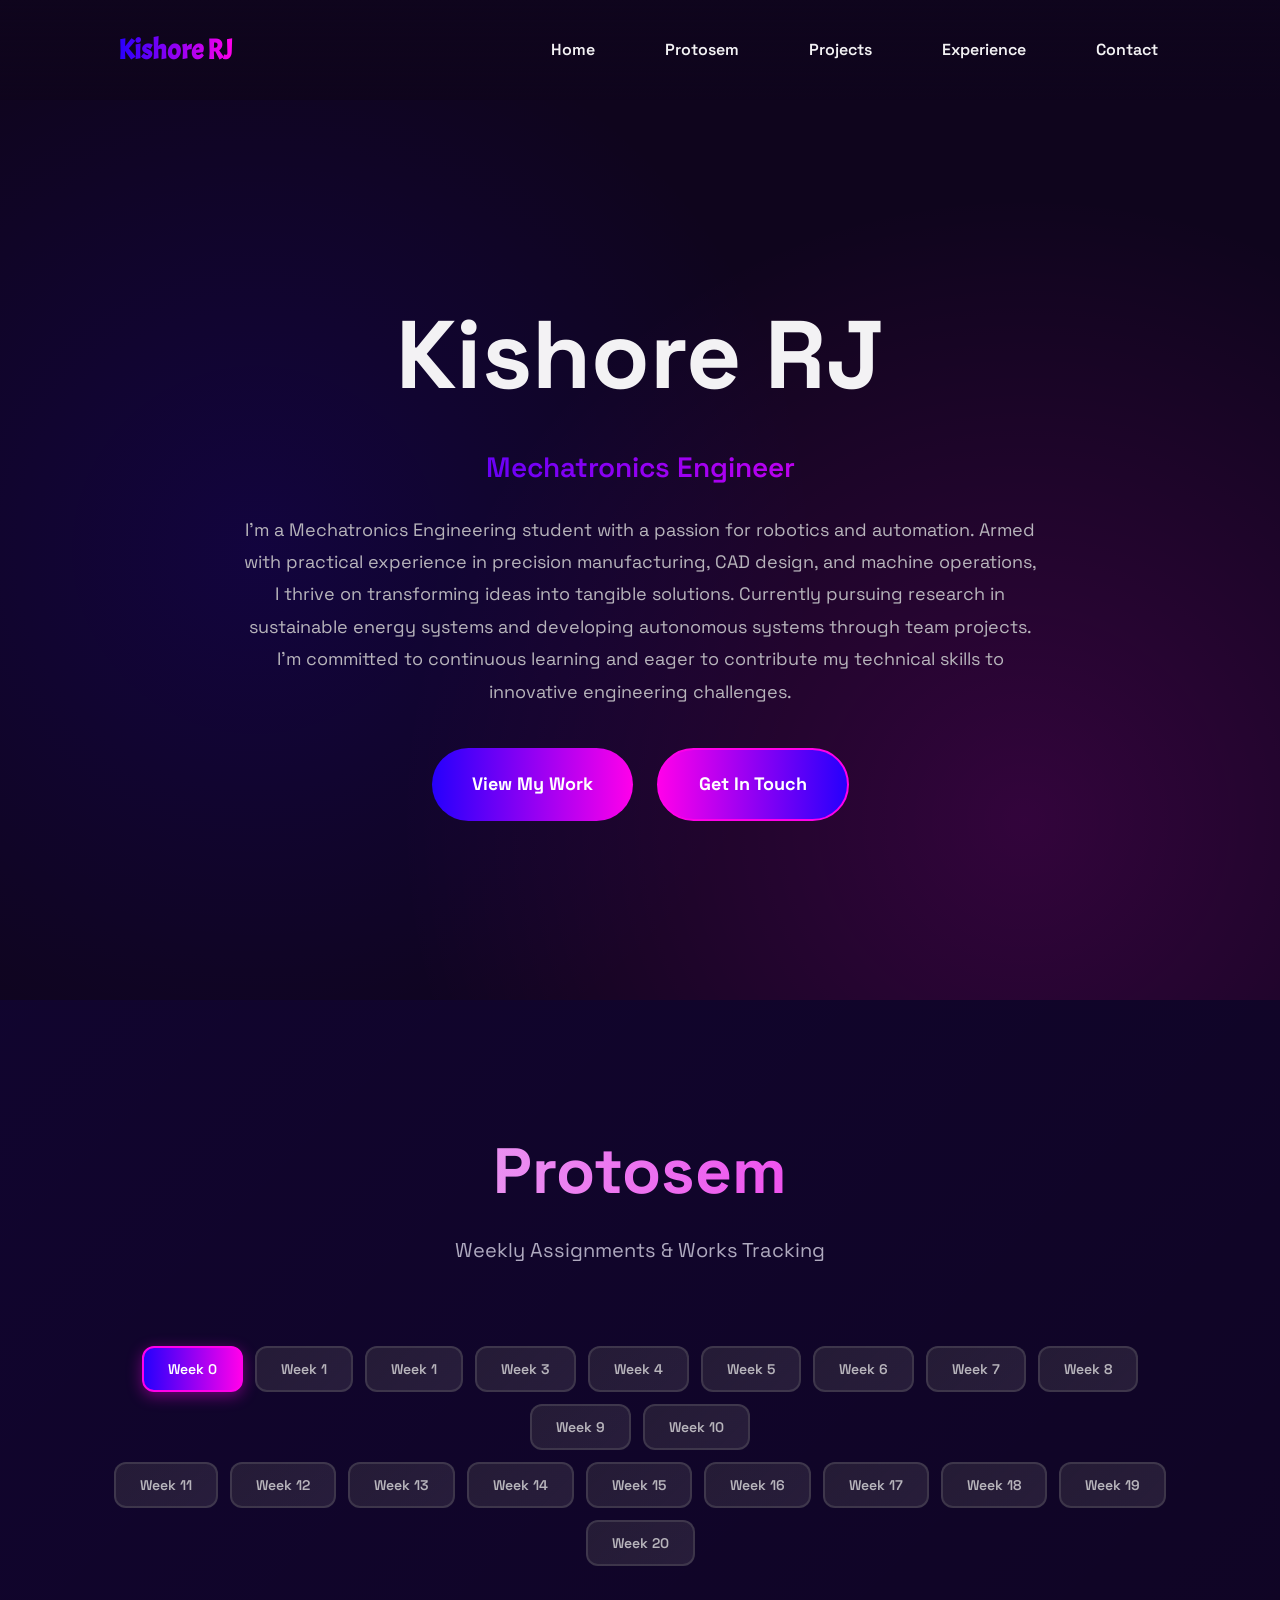
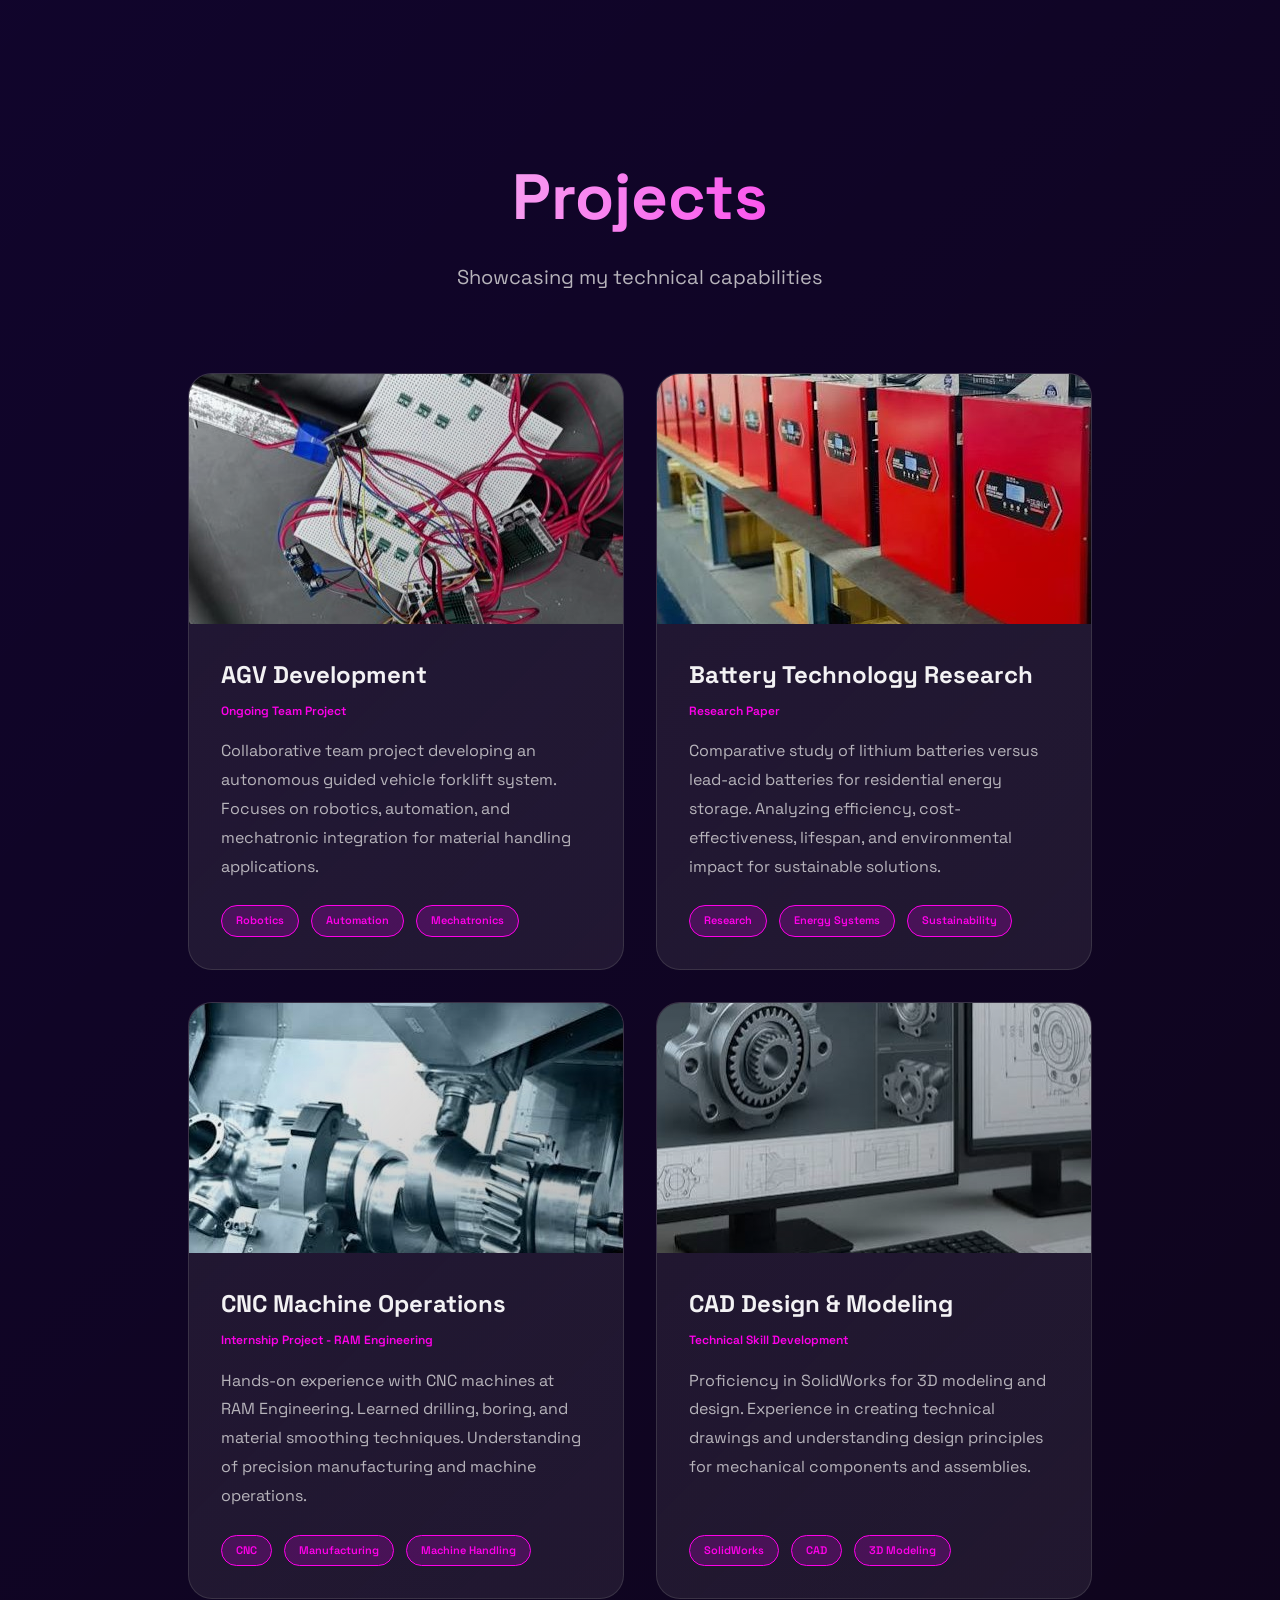
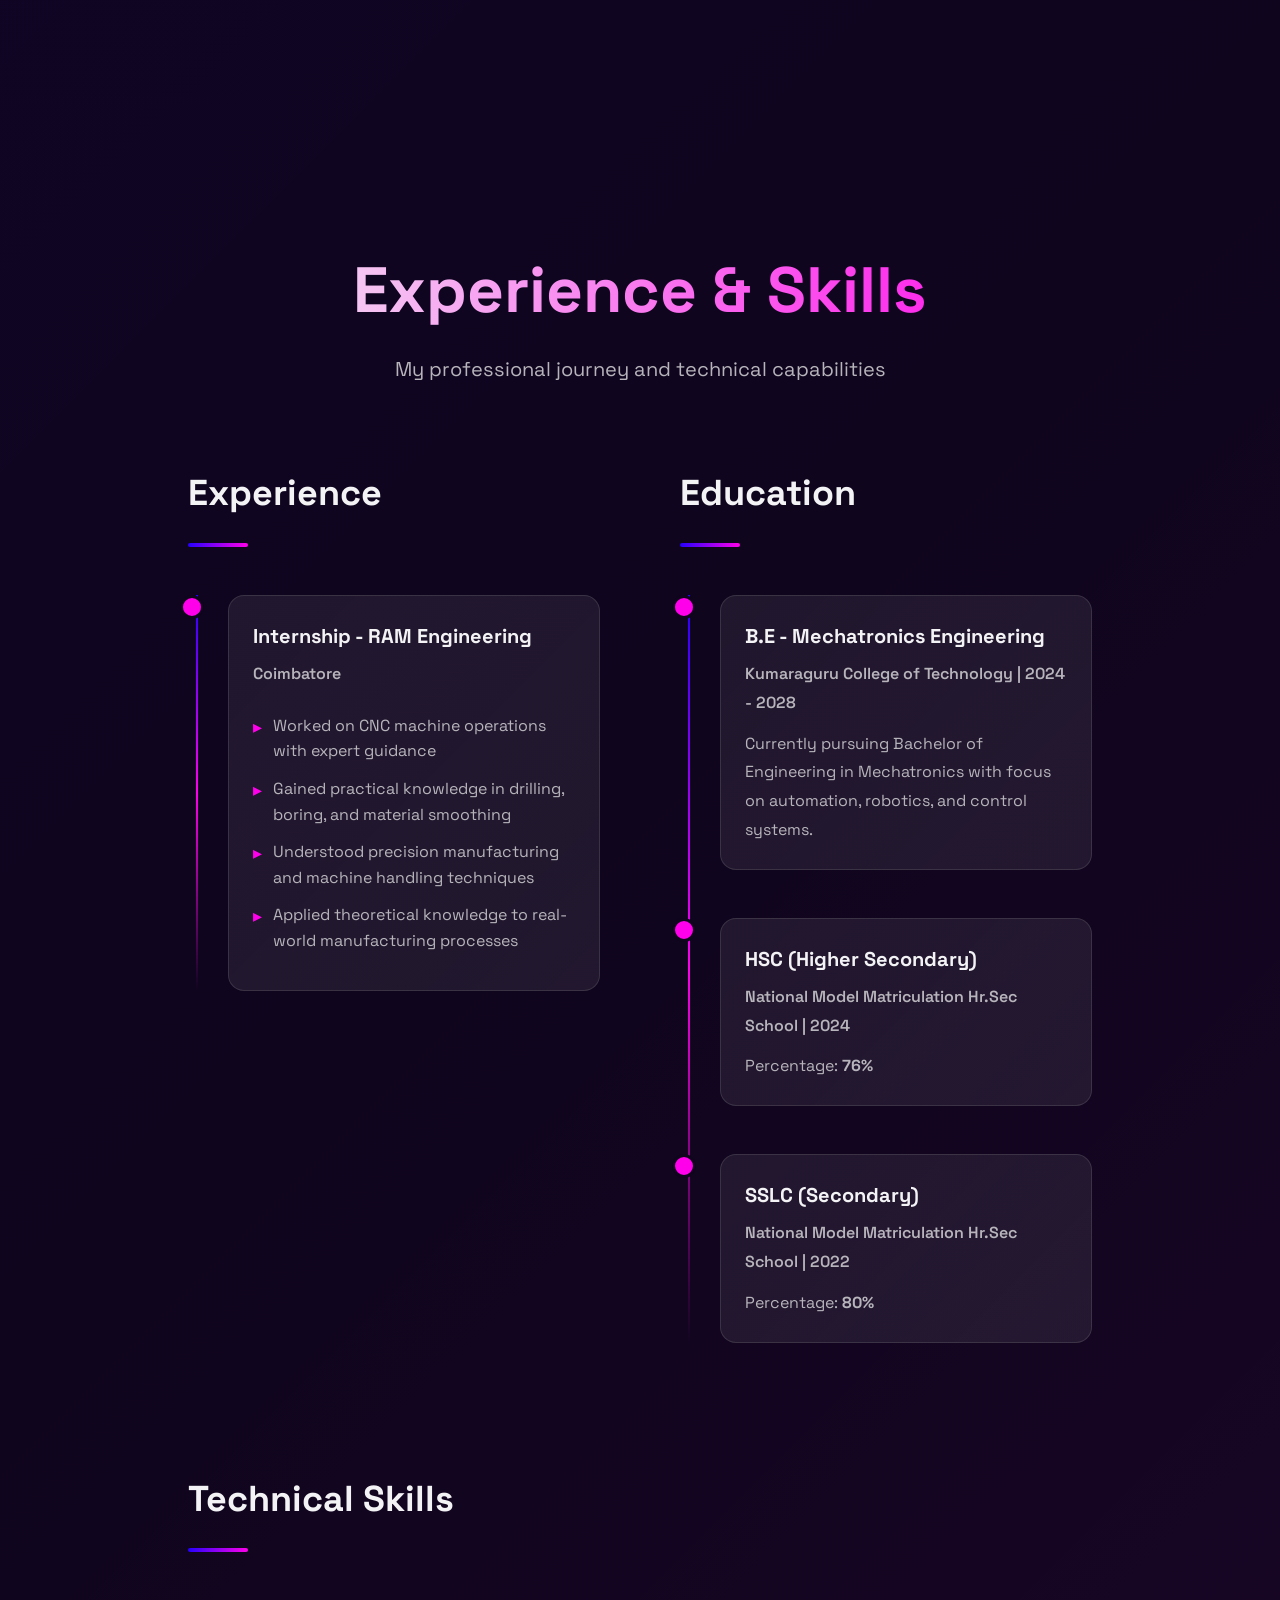
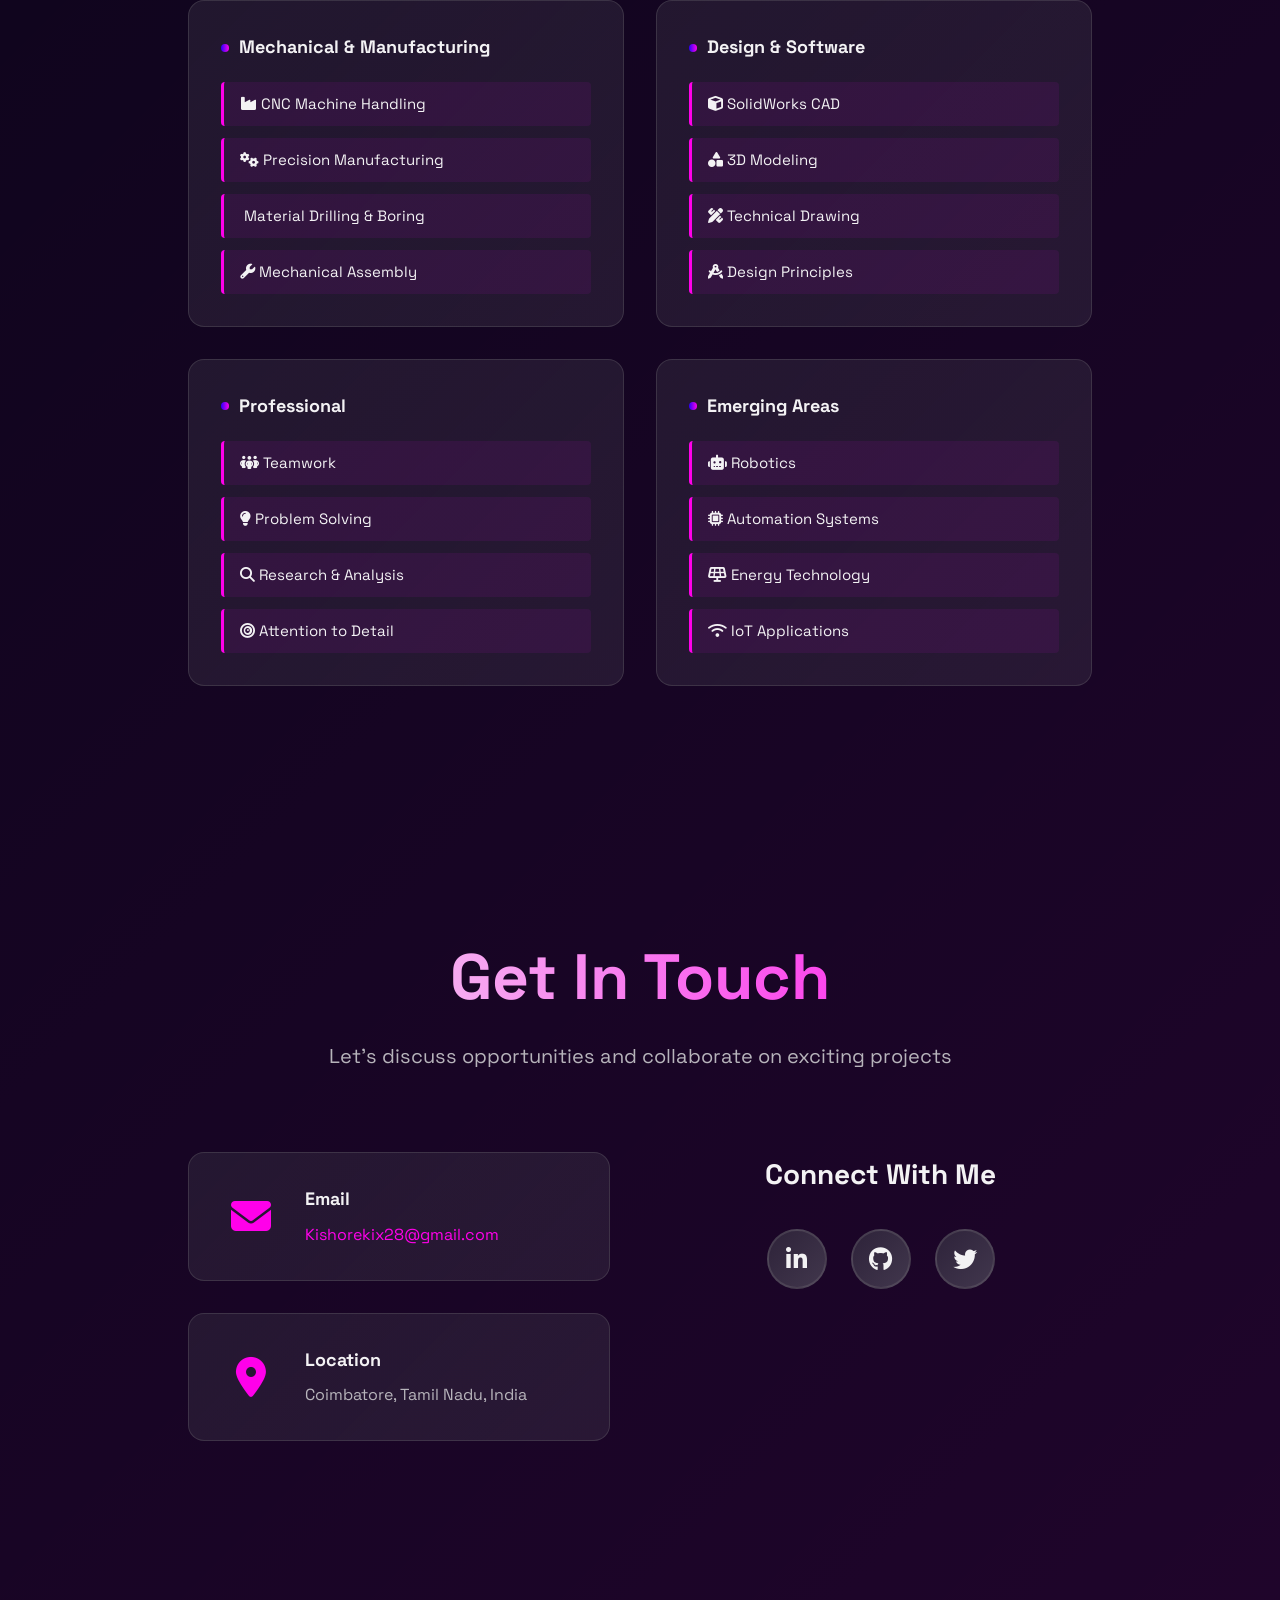
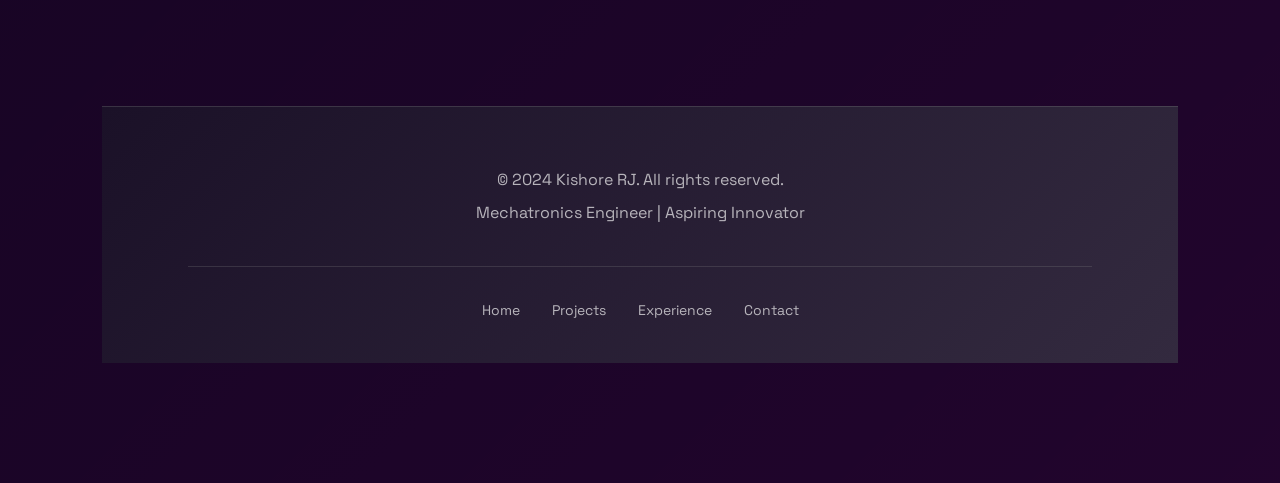
==== commit c1bd07e4: "week2" ====
--- a/index.html
+++ b/index.html
@@ -66,8 +66,8 @@
                 <div class="week-tabs">
                     
                     <a href="week0.html"><button class="week-tab active" data-week="0">Week 0</button></a>
-                    <a href="Week1.html"><button class="week-tab" data-week="1">Week 1</button></a>
-                    <button class="week-tab" data-week="2">Week 2</button>
+                    <a href="week1.html"><button class="week-tab" data-week="1">Week 1</button></a>
+                    <a href="week2.html"><button class="week-tab" data-week="1">Week 1</button></a>
                     <button class="week-tab" data-week="3">Week 3</button>
                     <button class="week-tab" data-week="4">Week 4</button>
                     <button class="week-tab" data-week="5">Week 5</button>
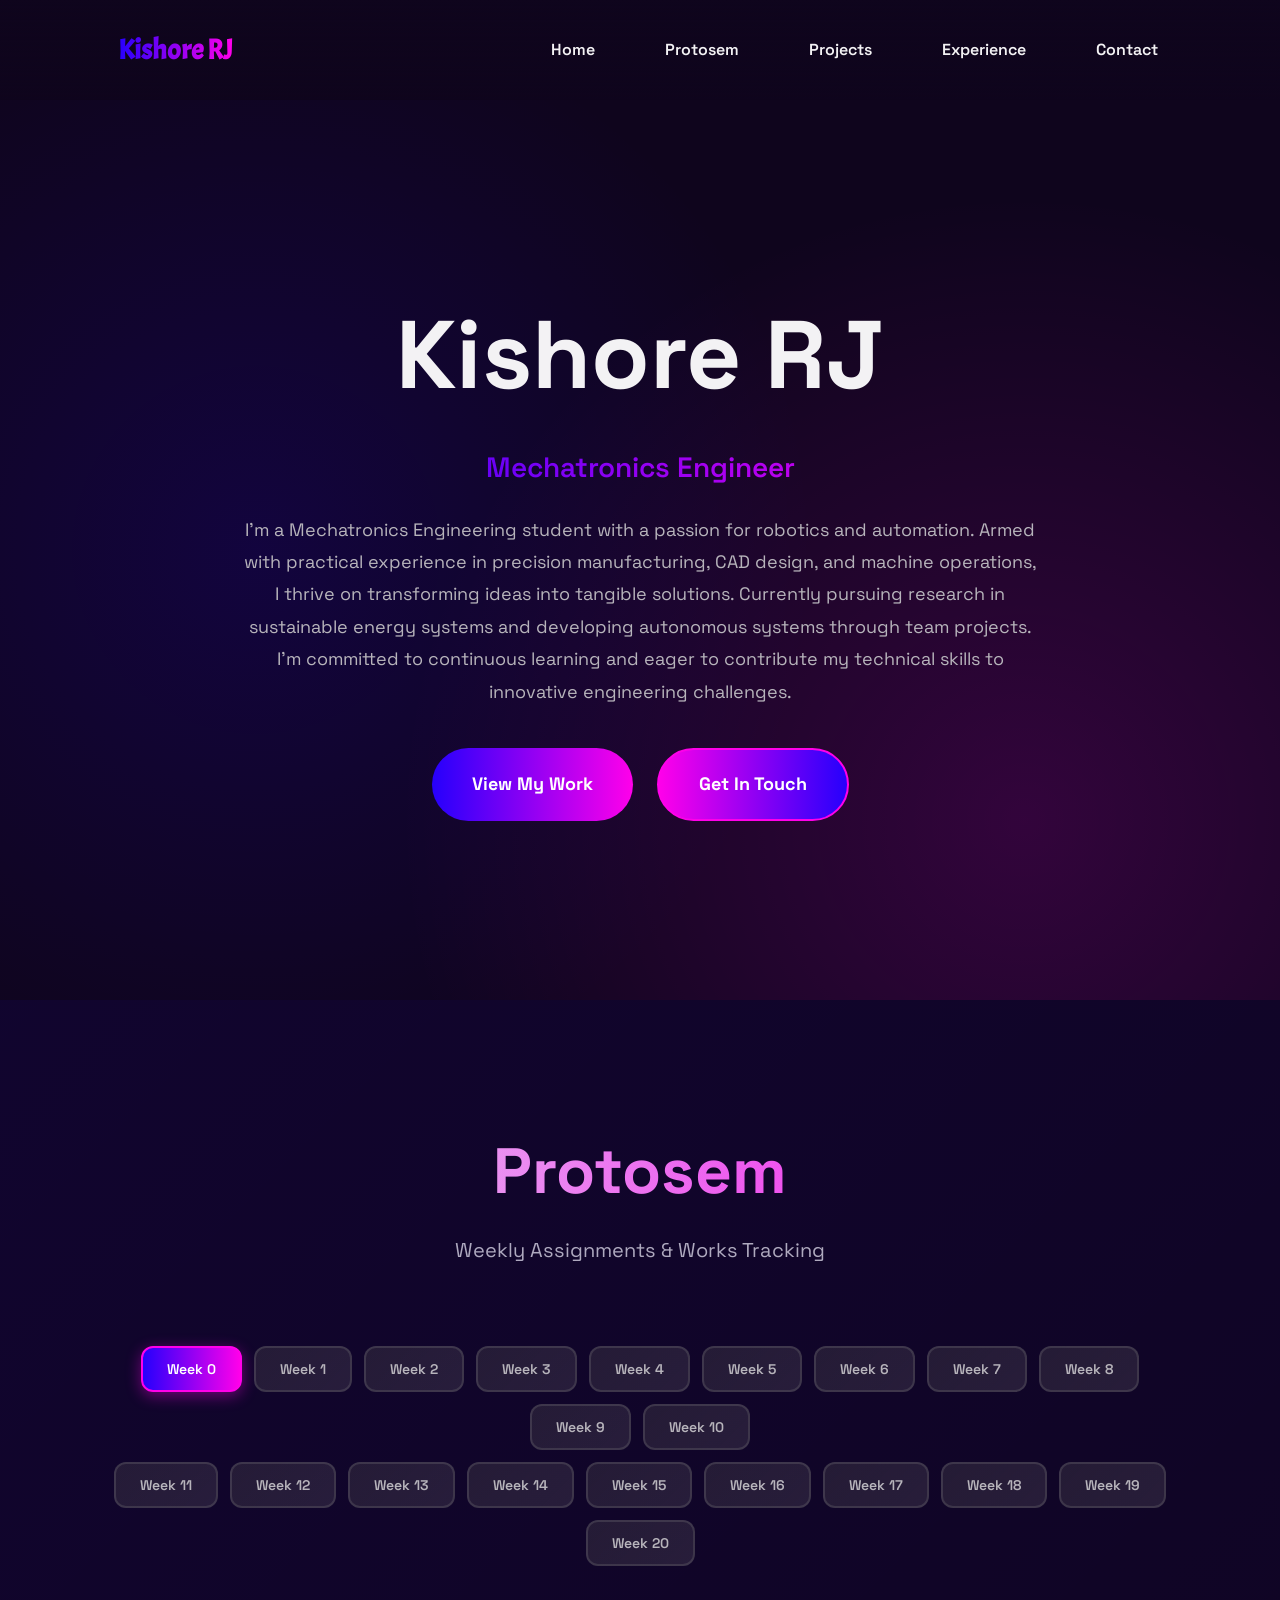
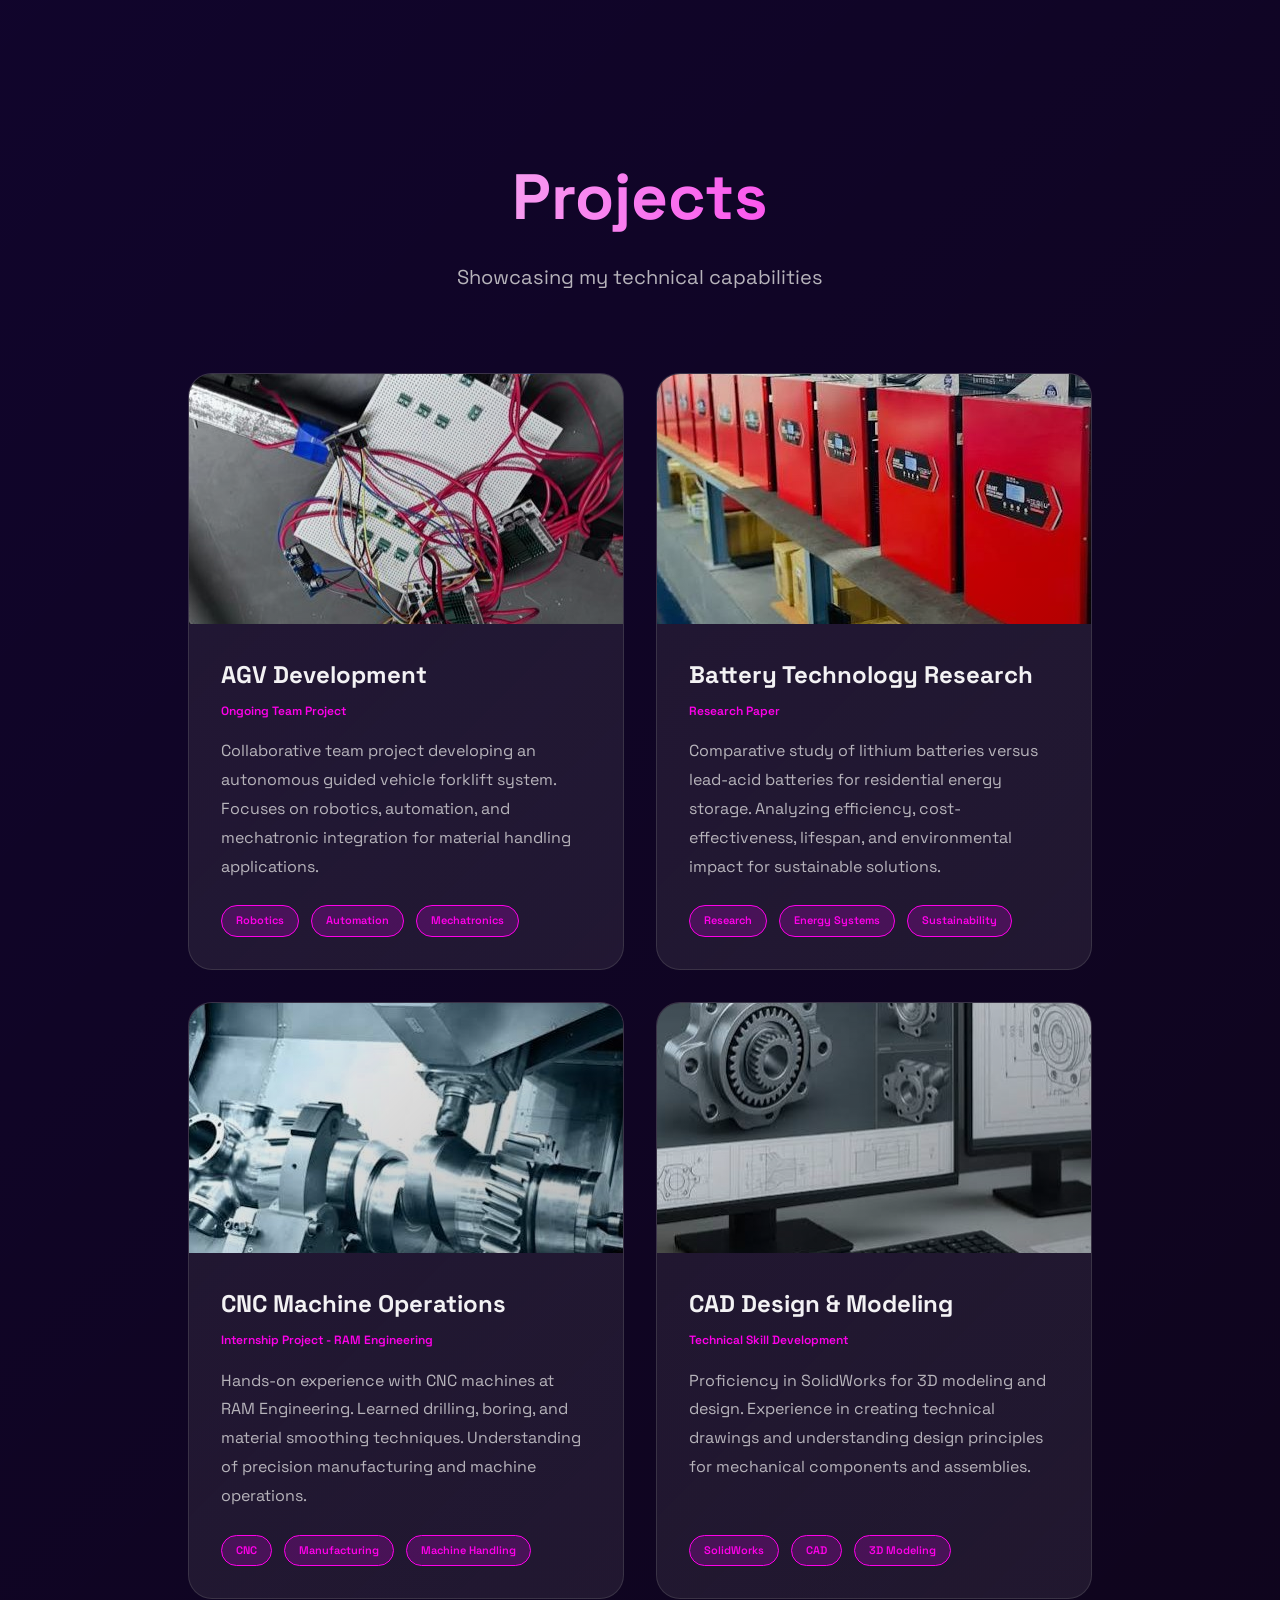
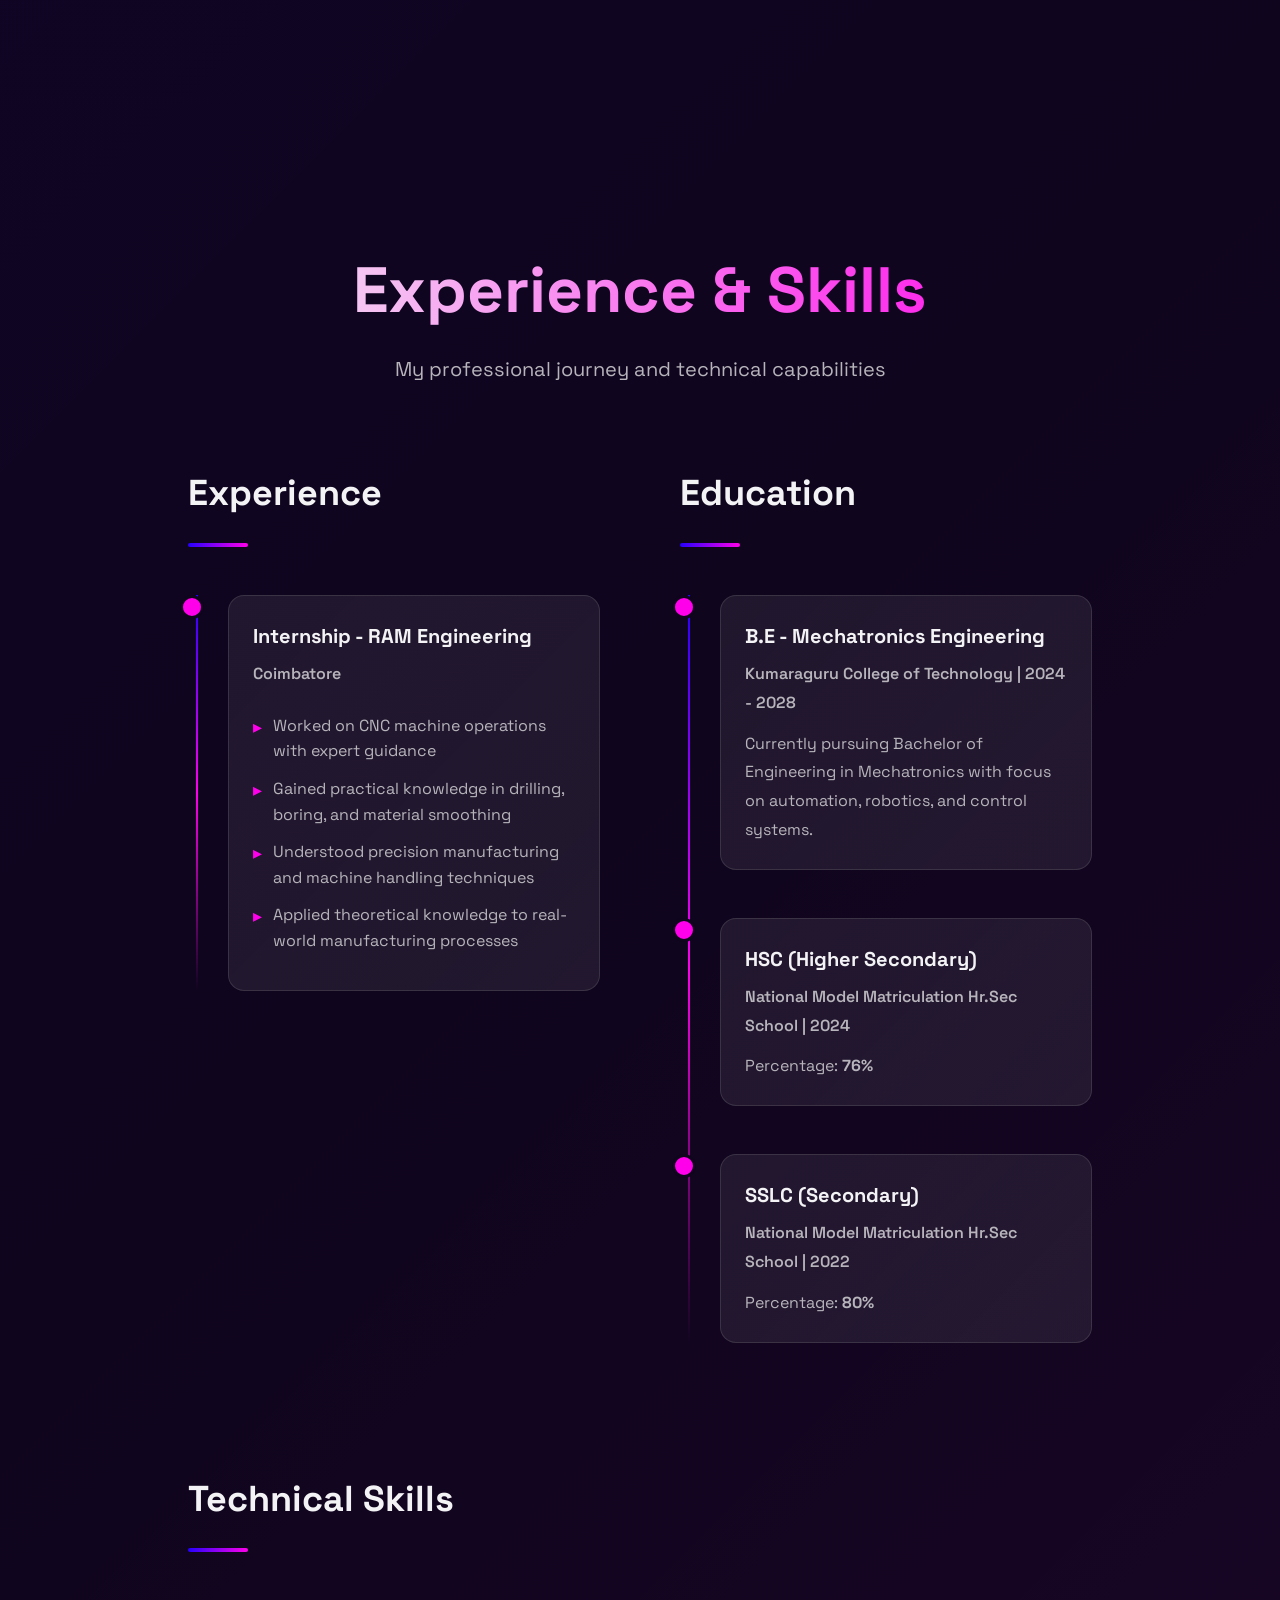
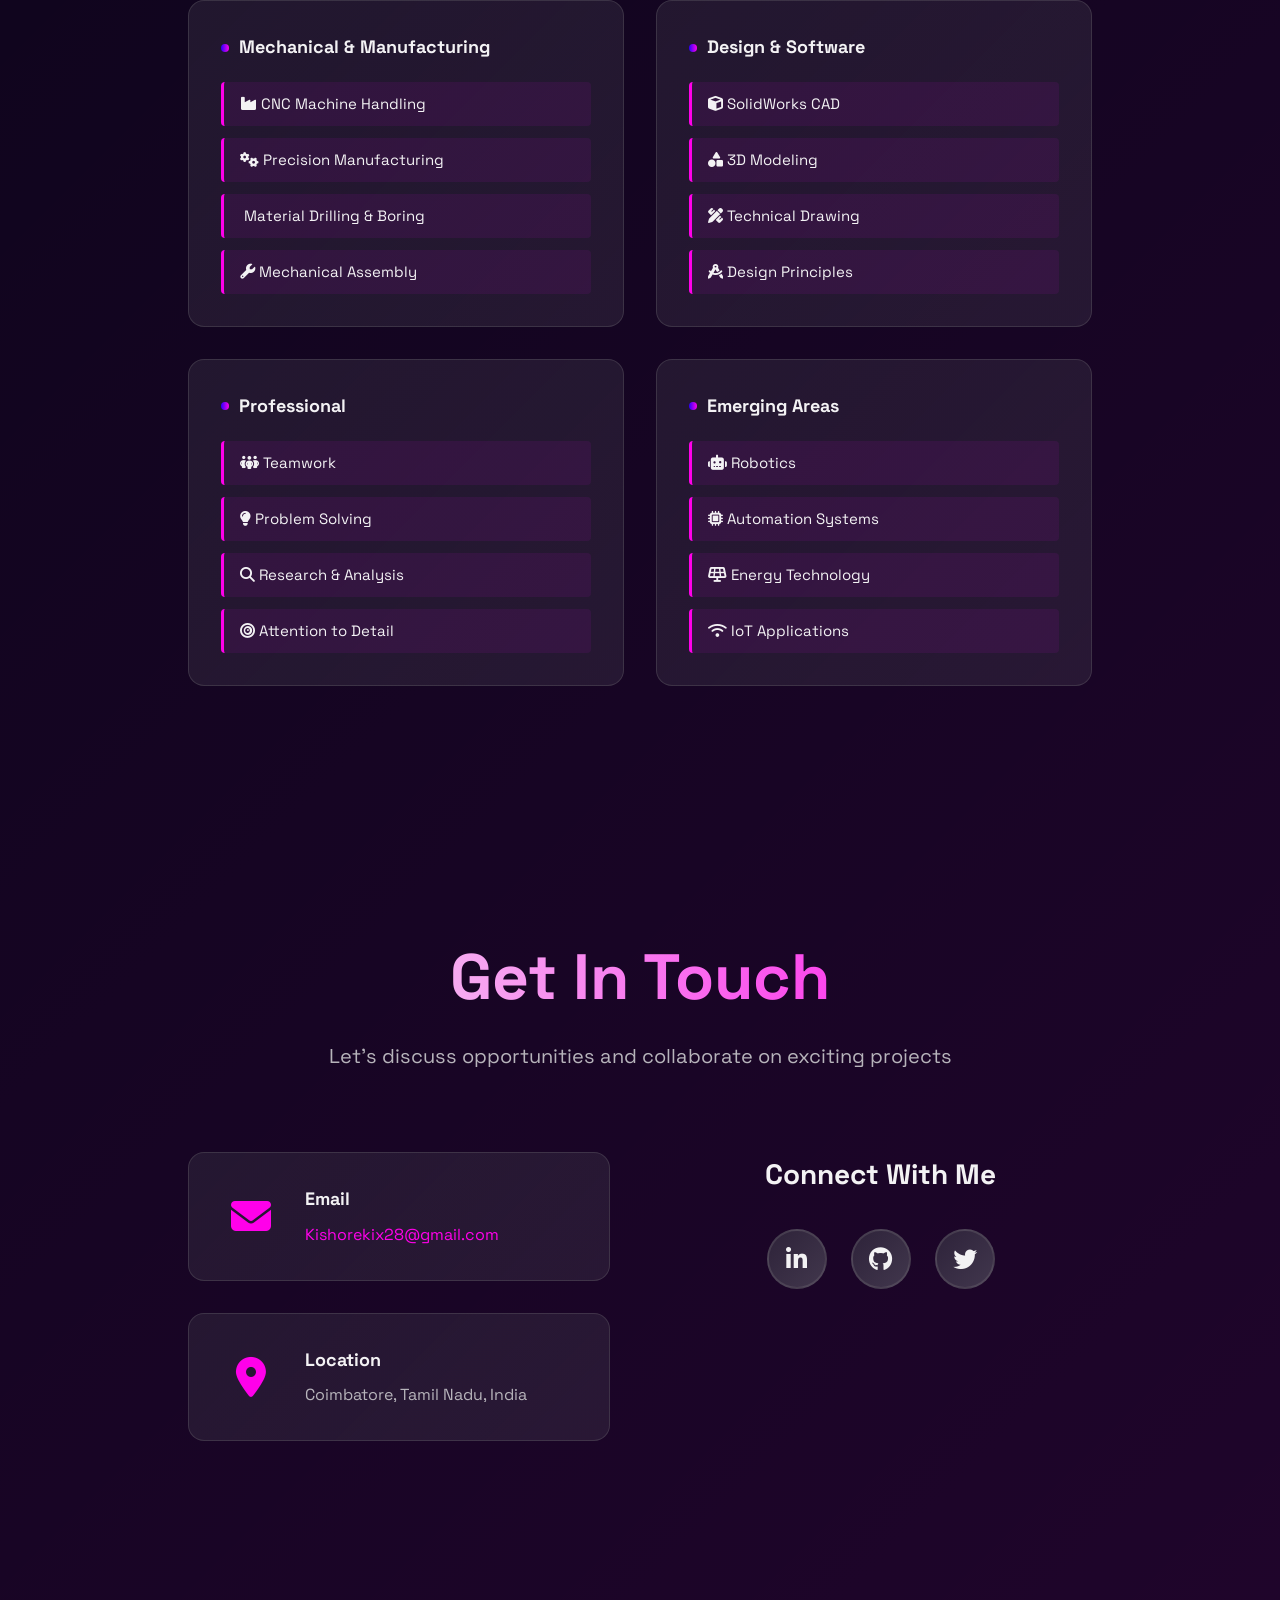
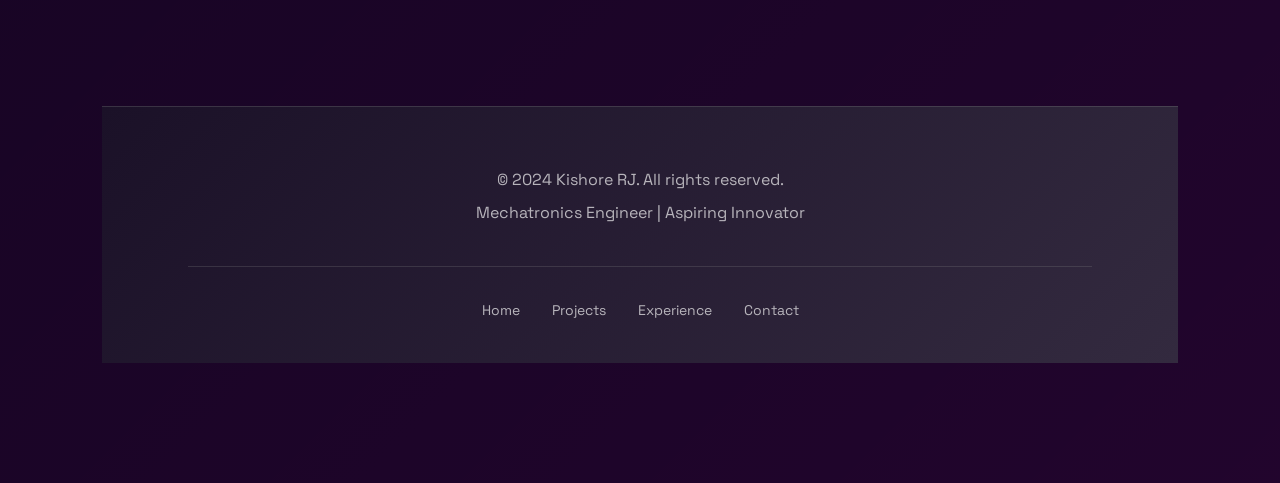
==== commit db51beaa: "Week2" ====
--- a/index.html
+++ b/index.html
@@ -67,7 +67,7 @@
                     
                     <a href="week0.html"><button class="week-tab active" data-week="0">Week 0</button></a>
                     <a href="week1.html"><button class="week-tab" data-week="1">Week 1</button></a>
-                    <a href="week2.html"><button class="week-tab" data-week="1">Week 1</button></a>
+                    <a href="week2.html"><button class="week-tab" data-week="2">Week 2</button></a>
                     <button class="week-tab" data-week="3">Week 3</button>
                     <button class="week-tab" data-week="4">Week 4</button>
                     <button class="week-tab" data-week="5">Week 5</button>
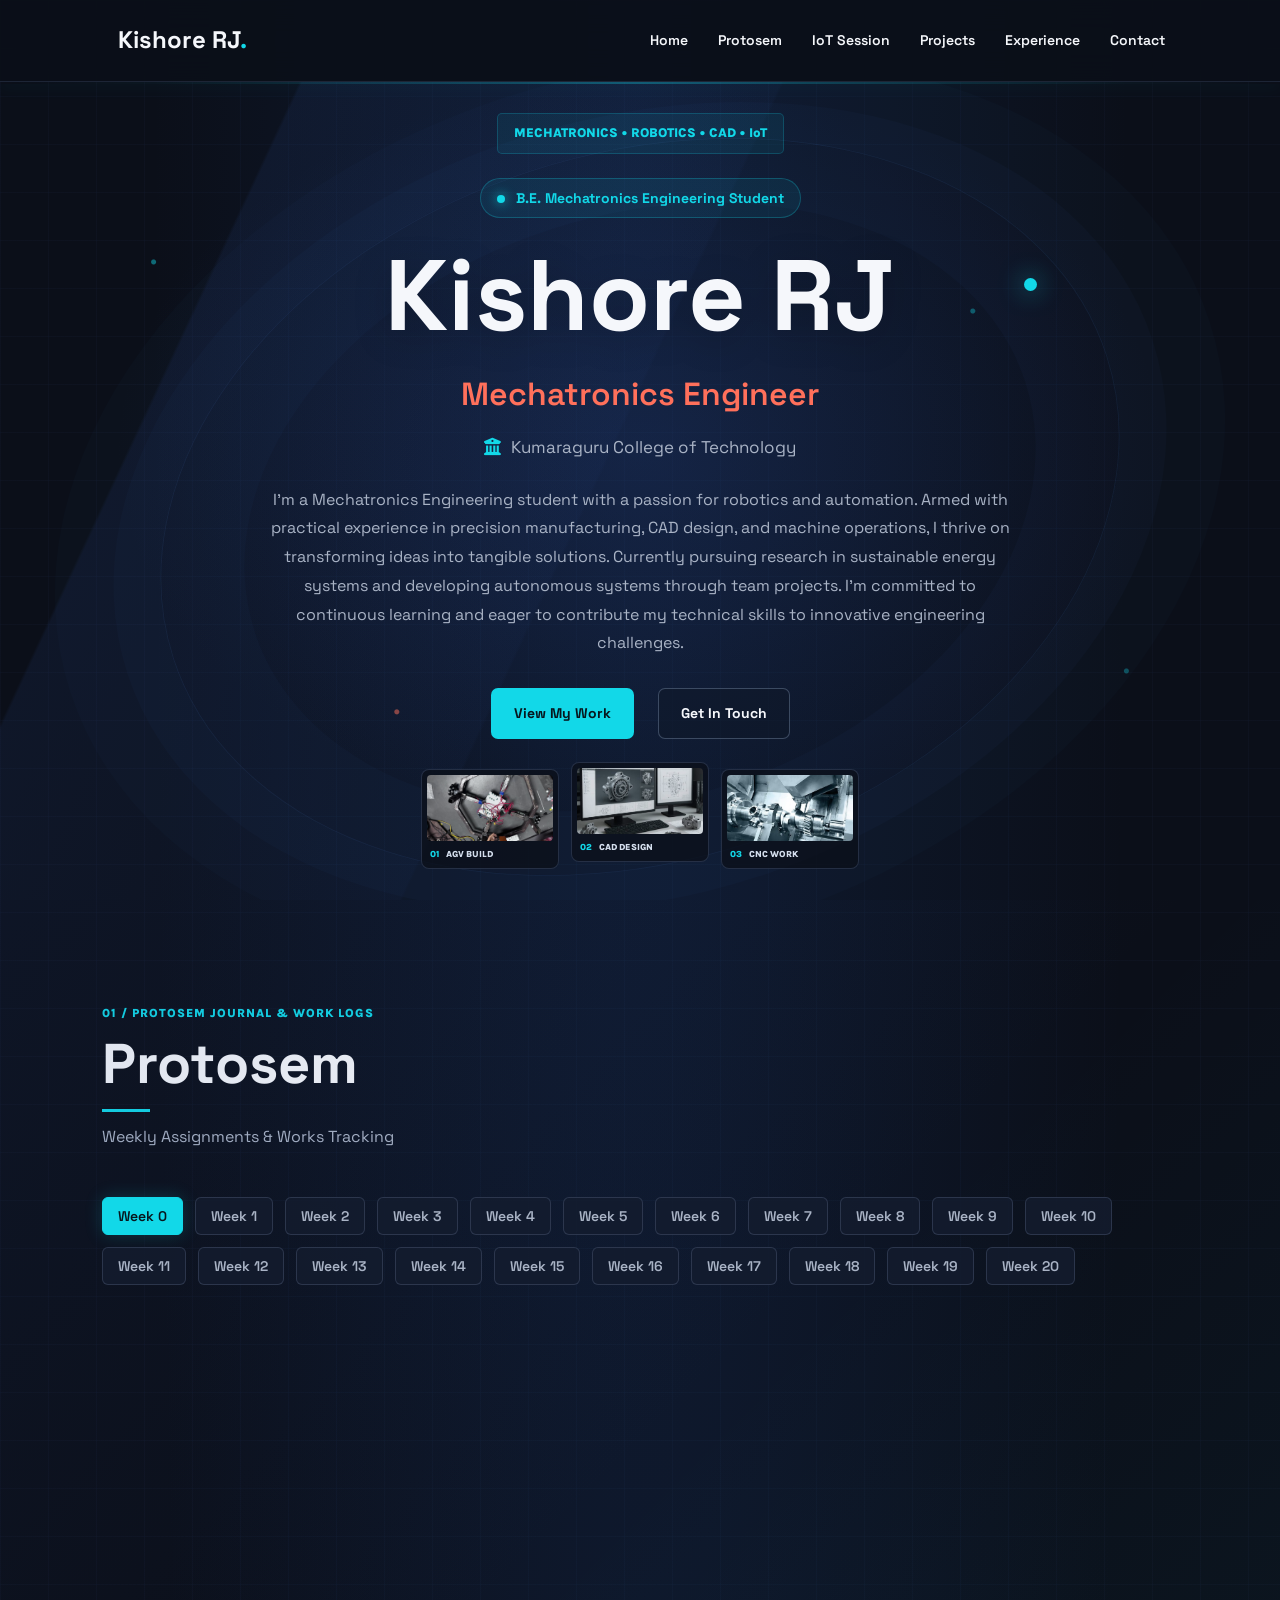
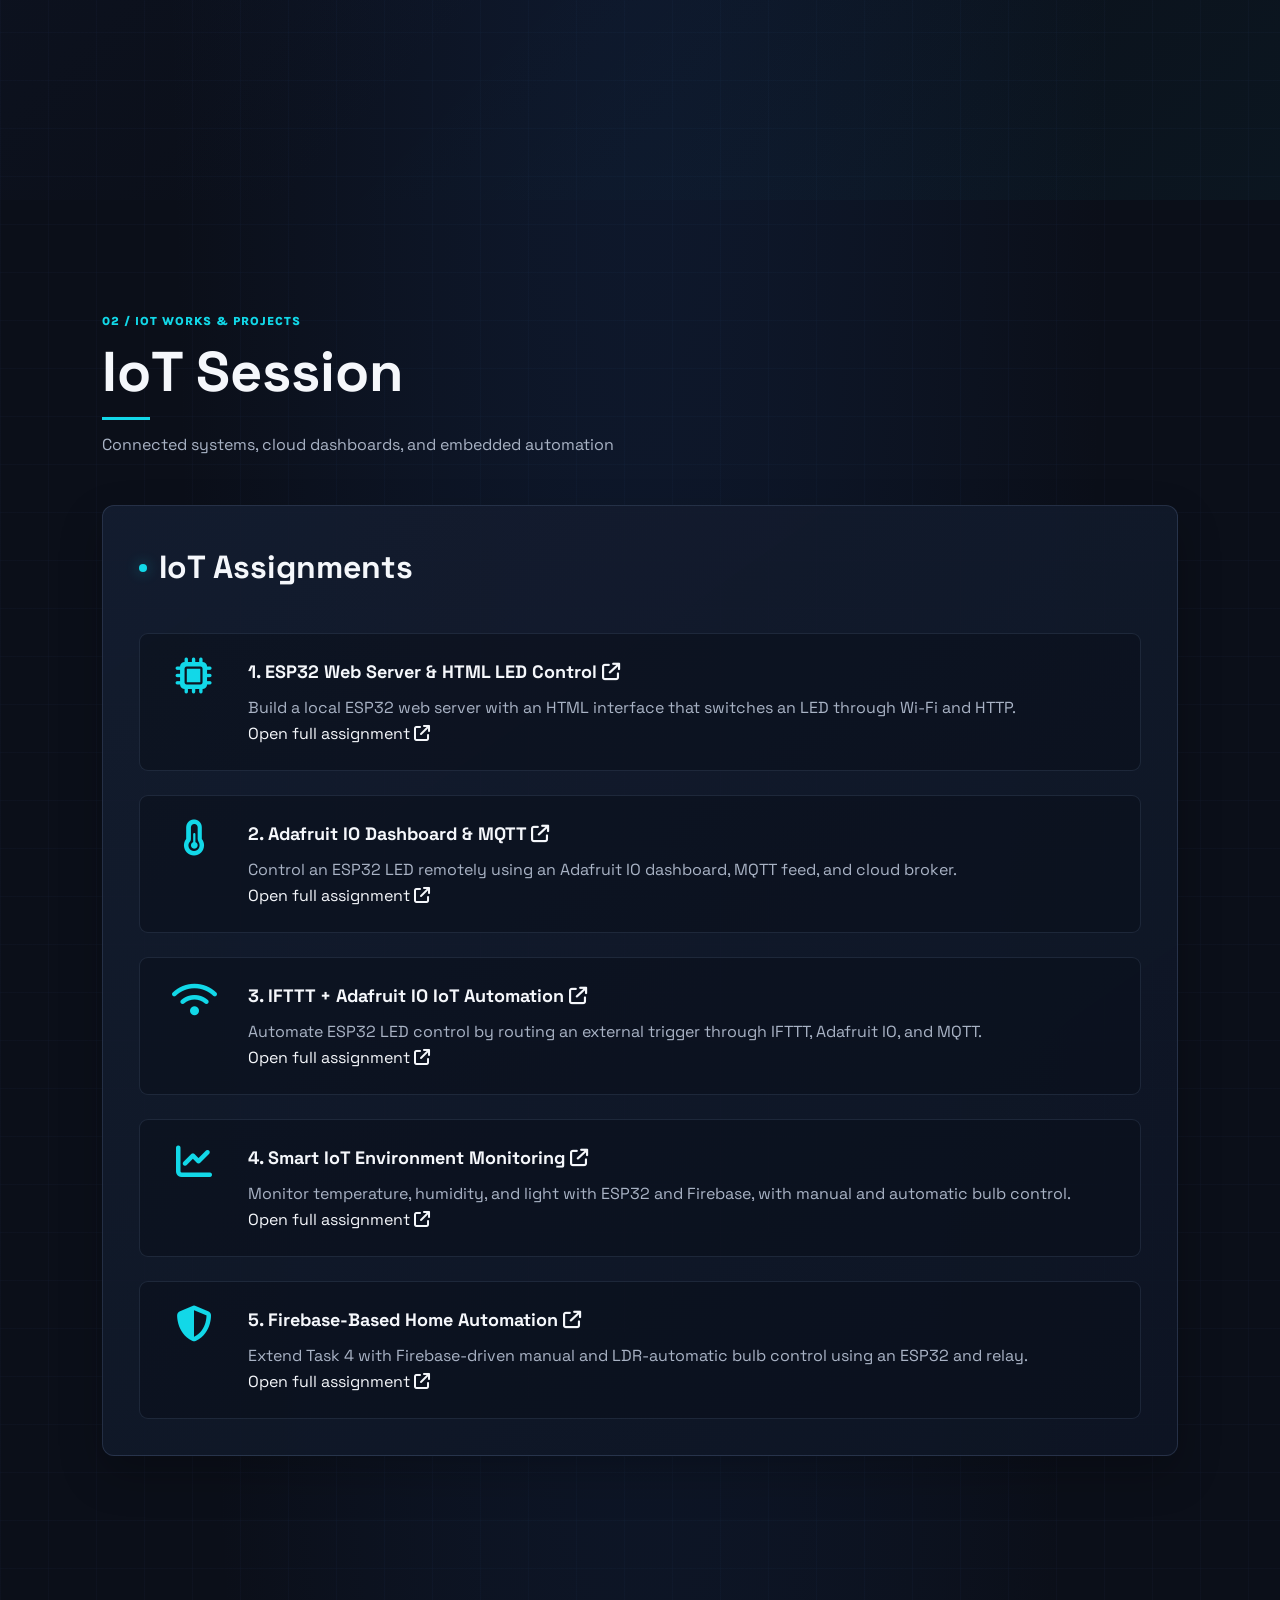
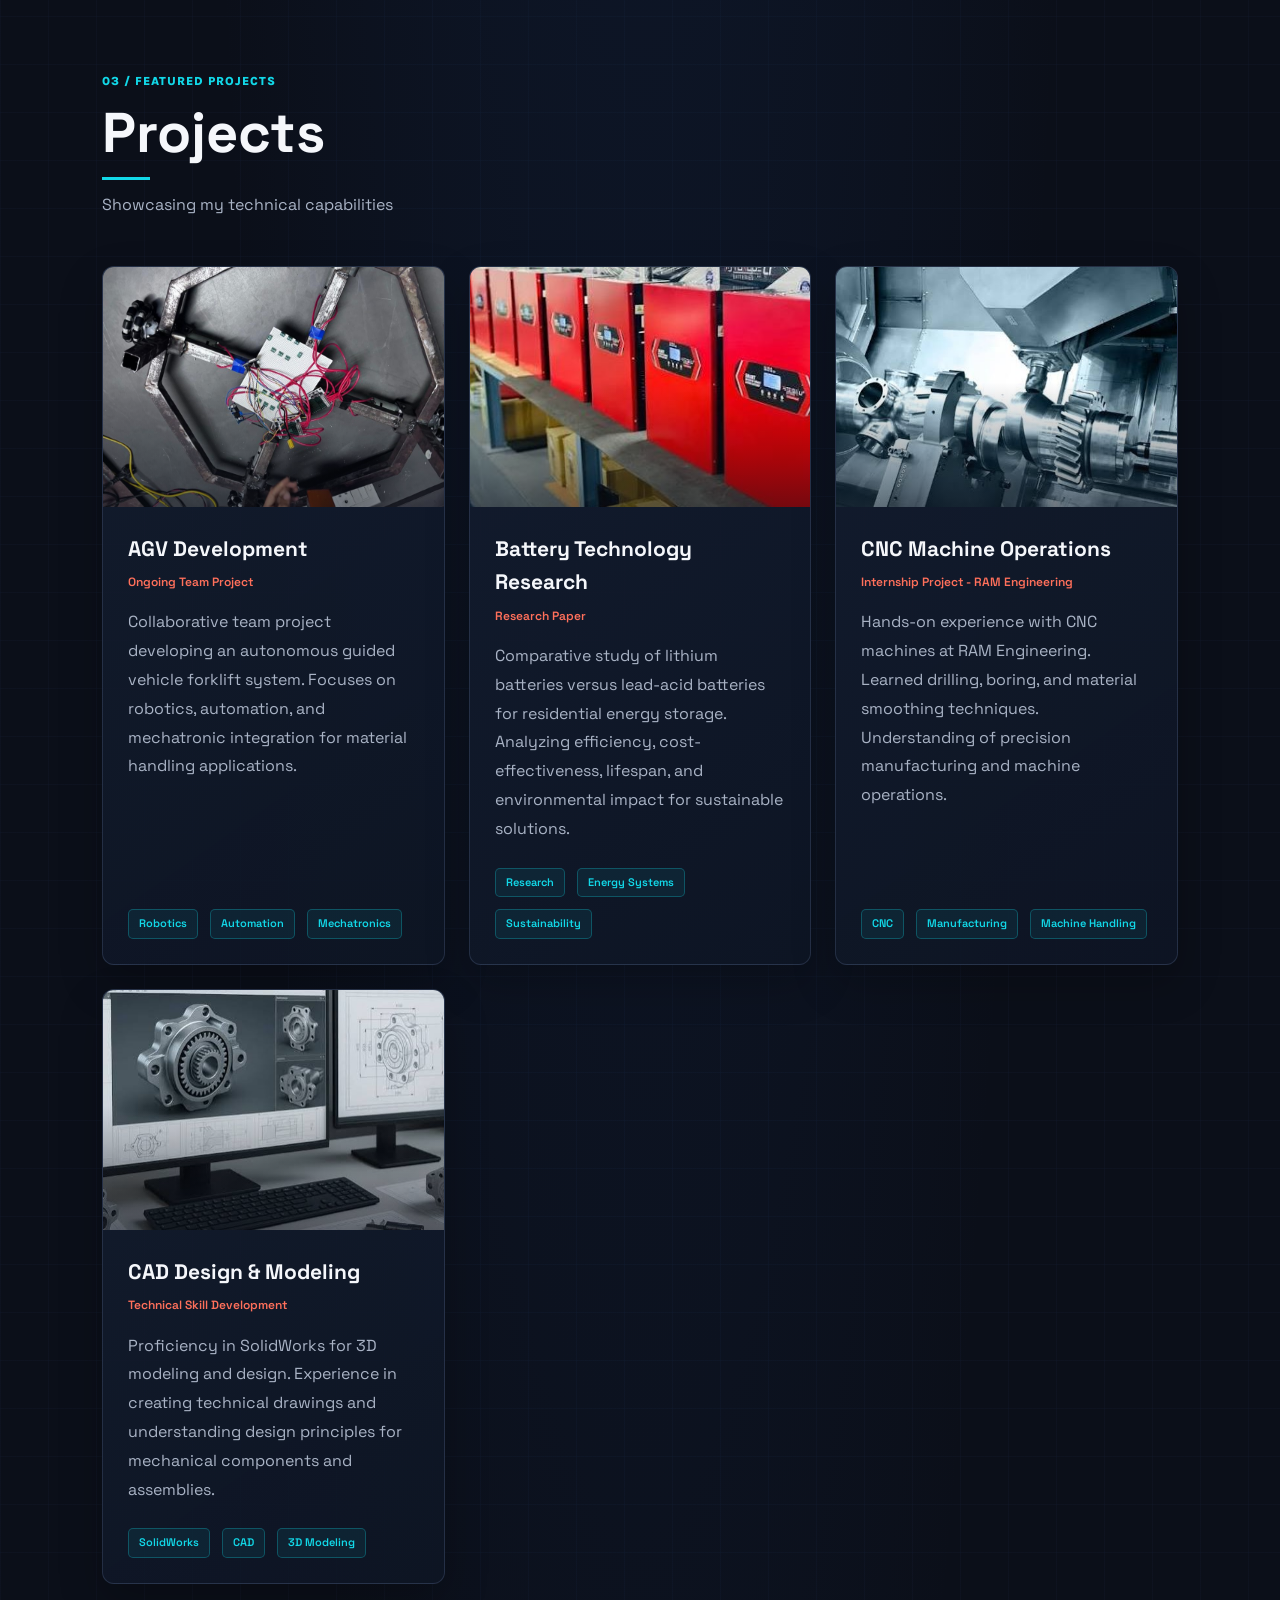
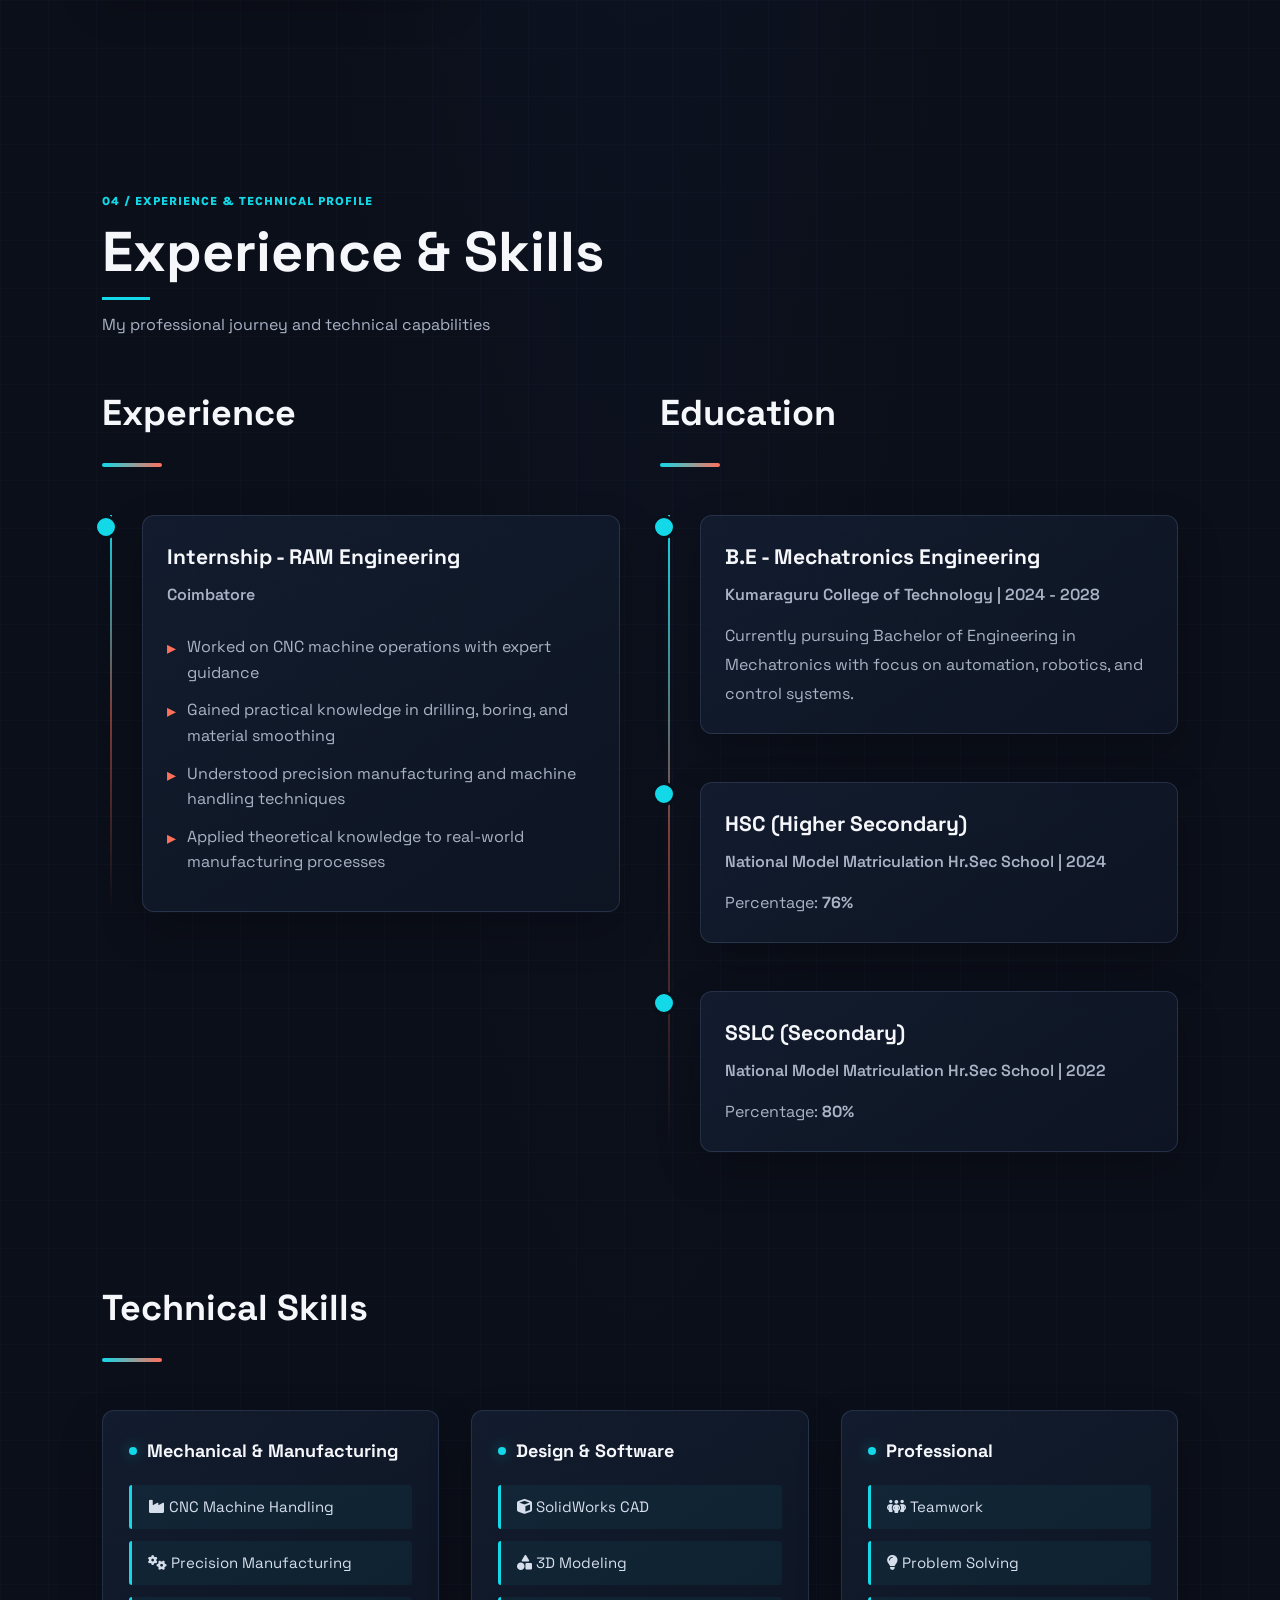
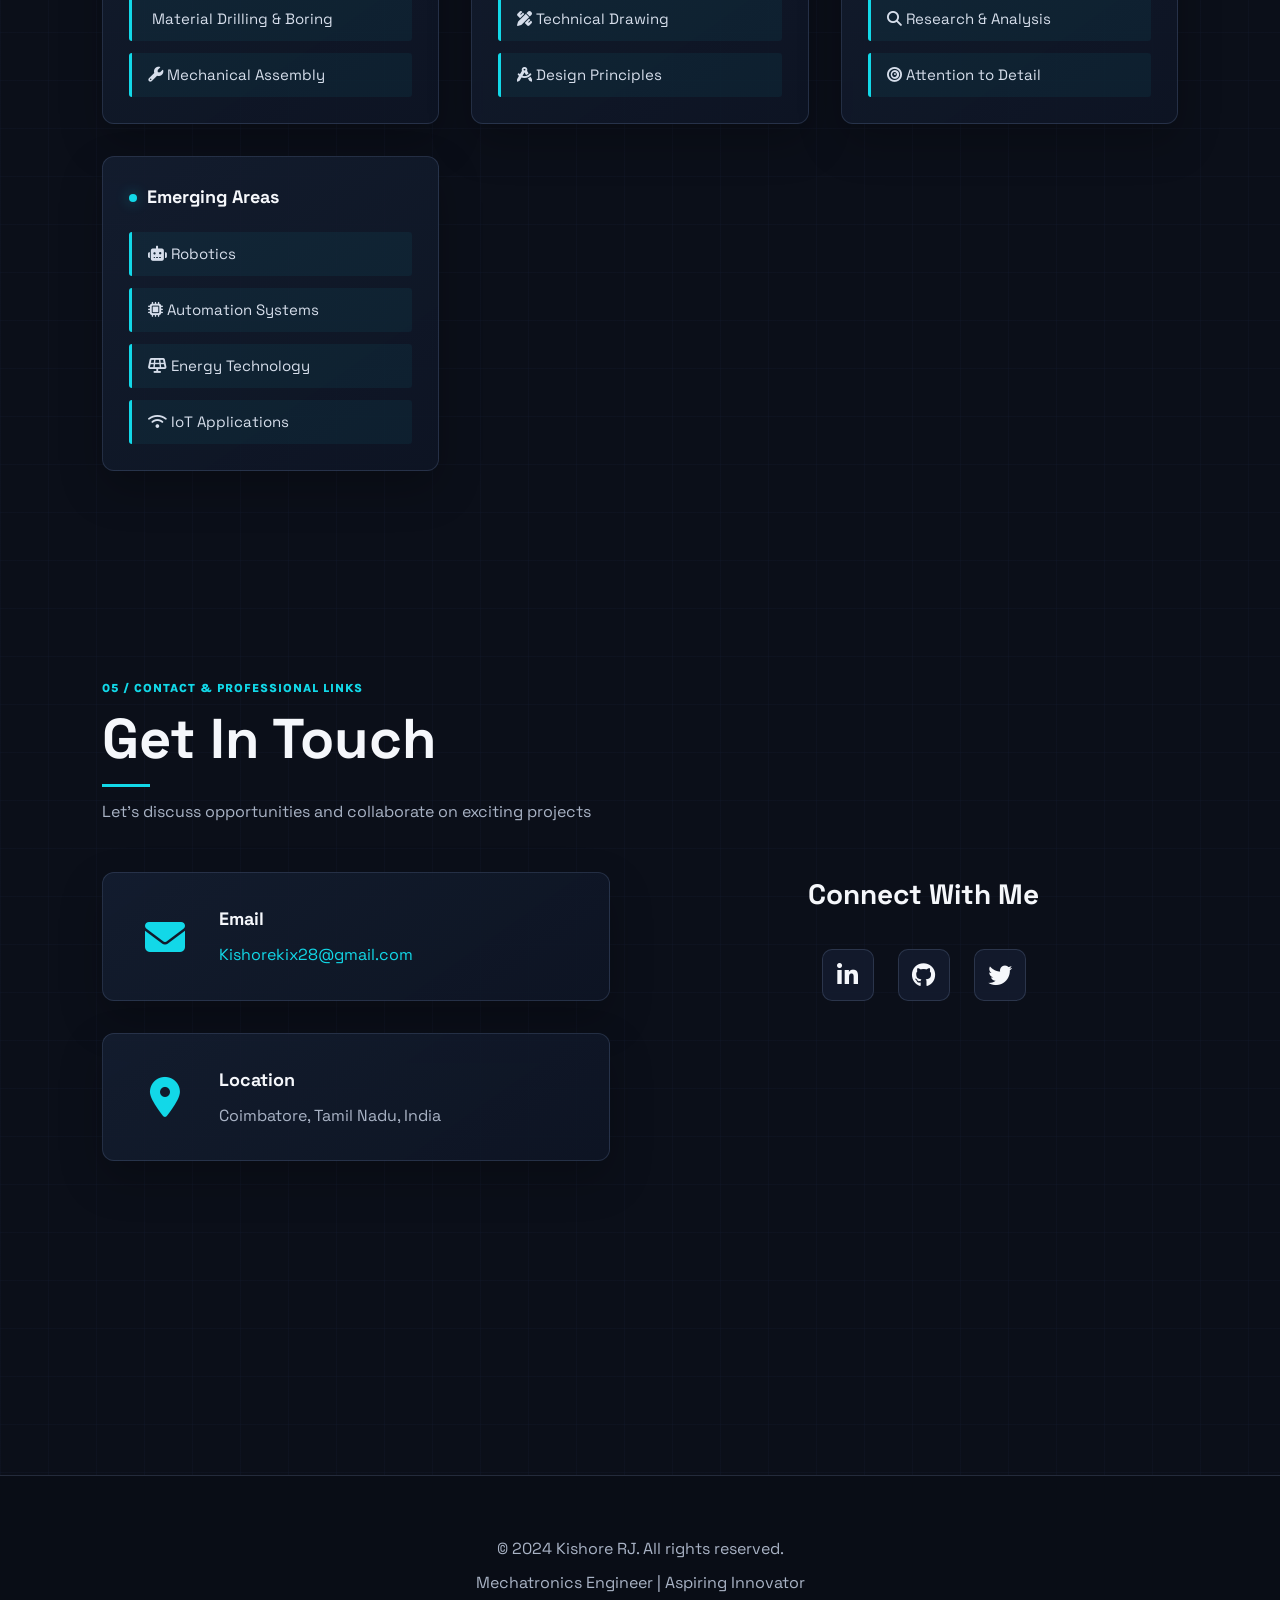
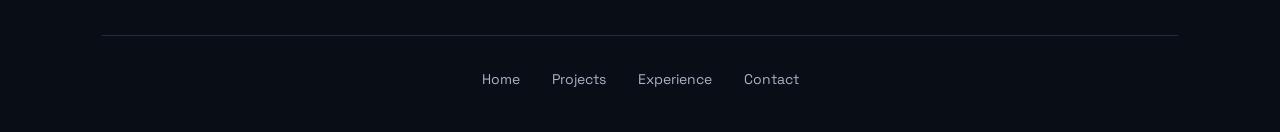
==== commit 836f87ef: "Content changes made" ====
--- a/index.html
+++ b/index.html
@@ -26,6 +26,7 @@
                     <ul>
                         <li><a href="#home">Home</a></li>
                         <li><a href="#protosem">Protosem</a></li>
+                        <li><a href="#iot-session">IoT Session</a></li>
                         <li><a href="#projects">Projects</a></li>
                         <li><a href="#experience">Experience</a></li>
                         <li><a href="#contact">Contact</a></li>
@@ -38,16 +39,34 @@
     <!-- ========== HOME SECTION ========== -->
     <section class="home" id="home">
         <div class="background"></div>
+        <div class="hero-scanline" aria-hidden="true"></div>
         <div class="content">
             <div class="home-text">
+                <p class="hero-kicker"> MECHATRONICS &bull; ROBOTICS &bull; CAD &bull; IoT</p>
+                <p class="hero-status"><span></span> B.E. Mechatronics Engineering Student</p>
                 <h1>Kishore RJ</h1>
                 <p class="role">Mechatronics Engineer</p>
+                <p class="hero-affiliation"><i class="fa-solid fa-building-columns"></i> Kumaraguru College of Technology</p>
                 <p class="bio">
                     I'm a Mechatronics Engineering student with a passion for robotics and automation. Armed with practical experience in precision manufacturing, CAD design, and machine operations, I thrive on transforming ideas into tangible solutions. Currently pursuing research in sustainable energy systems and developing autonomous systems through team projects. I'm committed to continuous learning and eager to contribute my technical skills to innovative engineering challenges.
                 </p>
                 <div class="home-buttons">
                     <a href="#projects" class="button btn-primary">View My Work</a>
                     <a href="#contact" class="button btn-secondary">Get In Touch</a>
+                </div>
+                <div class="engineering-snapshots" aria-label="Engineering work previews">
+                    <figure class="snapshot">
+                        <img src="images/AGV%20Development%20project.jpeg" alt="Autonomous guided vehicle prototype" loading="lazy">
+                        <figcaption><span>01</span> AGV BUILD</figcaption>
+                    </figure>
+                    <figure class="snapshot">
+                        <img src="images/CAD%20Design%20%26%20Modeling%20project.jpg" alt="Mechanical CAD model and technical drawing" loading="lazy">
+                        <figcaption><span>02</span> CAD DESIGN</figcaption>
+                    </figure>
+                    <figure class="snapshot">
+                        <img src="images/CNC%20Machine%20Operations%20project.jpg" alt="CNC machining operation" loading="lazy">
+                        <figcaption><span>03</span> CNC WORK</figcaption>
+                    </figure>
                 </div>
             </div>
         </div>
@@ -90,6 +109,64 @@
                     <button class="week-tab" data-week="20">Week 20</button>
                 </div>
             </div>
+
+        </div>
+    </section>
+
+    <!-- ========== IOT SESSION SECTION ========== -->
+    <section class="iot-session-section" id="iot-session">
+        <div class="content">
+            <div class="section-header">
+                <h2>IoT Session</h2>
+                <p>Connected systems, cloud dashboards, and embedded automation</p>
+            </div>
+            <div class="week-content-inner">
+                <h3>IoT Assignments</h3>
+                <div class="week-items">
+                            <article class="assignment-item">
+                                <div class="item-icon"><i class="fa-solid fa-microchip"></i></div>
+                                <div class="item-content">
+                                    <h4><a href="iot-task-1.html" target="_blank" rel="noopener noreferrer">1. ESP32 Web Server &amp; HTML LED Control <i class="fa-solid fa-arrow-up-right-from-square" aria-hidden="true"></i></a></h4>
+                                    <p>Build a local ESP32 web server with an HTML interface that switches an LED through Wi-Fi and HTTP.</p>
+                                    <a class="assignment-open-link" href="iot-task-1.html" target="_blank" rel="noopener noreferrer">Open full assignment <i class="fa-solid fa-arrow-up-right-from-square" aria-hidden="true"></i></a>
+                                </div>
+                            </article>
+                            <article class="assignment-item">
+                                <div class="item-icon"><i class="fa-solid fa-temperature-half"></i></div>
+                                <div class="item-content">
+                                    <h4><a href="iot-task-2.html" target="_blank" rel="noopener noreferrer">2. Adafruit IO Dashboard &amp; MQTT <i class="fa-solid fa-arrow-up-right-from-square" aria-hidden="true"></i></a></h4>
+                                    <p>Control an ESP32 LED remotely using an Adafruit IO dashboard, MQTT feed, and cloud broker.</p>
+                                    <a class="assignment-open-link" href="iot-task-2.html" target="_blank" rel="noopener noreferrer">Open full assignment <i class="fa-solid fa-arrow-up-right-from-square" aria-hidden="true"></i></a>
+                                </div>
+                            </article>
+                            <article class="assignment-item">
+                                <div class="item-icon"><i class="fa-solid fa-wifi"></i></div>
+                                <div class="item-content">
+                                    <h4><a href="iot-task-3.html" target="_blank" rel="noopener noreferrer">3. IFTTT + Adafruit IO IoT Automation <i class="fa-solid fa-arrow-up-right-from-square" aria-hidden="true"></i></a></h4>
+                                    <p>Automate ESP32 LED control by routing an external trigger through IFTTT, Adafruit IO, and MQTT.</p>
+                                    <a class="assignment-open-link" href="iot-task-3.html" target="_blank" rel="noopener noreferrer">Open full assignment <i class="fa-solid fa-arrow-up-right-from-square" aria-hidden="true"></i></a>
+                                </div>
+                            </article>
+                            <article class="assignment-item">
+                                <div class="item-icon"><i class="fa-solid fa-chart-line"></i></div>
+                                <div class="item-content">
+                                    <h4><a href="iot-task-4.html" target="_blank" rel="noopener noreferrer">4. Smart IoT Environment Monitoring <i class="fa-solid fa-arrow-up-right-from-square" aria-hidden="true"></i></a></h4>
+                                    <p>Monitor temperature, humidity, and light with ESP32 and Firebase, with manual and automatic bulb control.</p>
+                                    <a class="assignment-open-link" href="iot-task-4.html" target="_blank" rel="noopener noreferrer">Open full assignment <i class="fa-solid fa-arrow-up-right-from-square" aria-hidden="true"></i></a>
+                                </div>
+                            </article>
+                            <article class="assignment-item">
+                                <div class="item-icon"><i class="fa-solid fa-shield-halved"></i></div>
+                                <div class="item-content">
+                                    <h4><a href="iot-task-5.html" target="_blank" rel="noopener noreferrer">5. Firebase-Based Home Automation <i class="fa-solid fa-arrow-up-right-from-square" aria-hidden="true"></i></a></h4>
+                                    <p>Extend Task 4 with Firebase-driven manual and LDR-automatic bulb control using an ESP32 and relay.</p>
+                                    <a class="assignment-open-link" href="iot-task-5.html" target="_blank" rel="noopener noreferrer">Open full assignment <i class="fa-solid fa-arrow-up-right-from-square" aria-hidden="true"></i></a>
+                                </div>
+                            </article>
+                </div>
+            </div>
+        </div>
+    </section>
 
    <!-- ========== PROJECTS SECTION ========== -->
     <section class="projects" id="projects">
@@ -402,6 +479,26 @@
                     }
                 });
             });
+
+            if ('IntersectionObserver' in window) {
+                const revealTargets = document.querySelectorAll(
+                    '.section-header, .project-card, .timeline-item, .skill-category, .info-card, .social-section, .assignment-item'
+                );
+                const revealObserver = new IntersectionObserver((entries, observer) => {
+                    entries.forEach(entry => {
+                        if (entry.isIntersecting) {
+                            entry.target.classList.add('is-visible');
+                            observer.unobserve(entry.target);
+                        }
+                    });
+                }, { threshold: 0.12, rootMargin: '0px 0px -35px 0px' });
+
+                revealTargets.forEach((target, index) => {
+                    target.classList.add('reveal-on-scroll');
+                    target.style.setProperty('--reveal-delay', `${(index % 4) * 85}ms`);
+                    revealObserver.observe(target);
+                });
+            }
         });
     </script>
 
--- a/style.css
+++ b/style.css
@@ -1365,3 +1365,1212 @@
     padding-left: var(--padding);
     padding-right: var(--padding);
 }
+
+/* ========== ANTI-GRAVITY PORTFOLIO REFRESH ========== */
+:root {
+    --color-gray-100: #101410;
+    --color-gray-90: #171d18;
+    --color-gray-80: #252e26;
+    --color-gray-70: #465247;
+    --color-gray-60: #788277;
+    --color-gray-50: #a9b2a5;
+    --color-button-hover: #d6ff77;
+    --color-primary: #c5f36a;
+    --color-secondary: #ff805c;
+    --font-color: #f1f4e9;
+    --font-color-light: #adb6a8;
+    --border-color: rgba(207, 225, 195, 0.15);
+    --font-main: "Space Grotesk", "Segoe UI", sans-serif;
+    --font-family-secondary: "Space Grotesk", "Segoe UI", sans-serif;
+    --font-family: "Space Grotesk", "Segoe UI", sans-serif;
+    --font-p: "Space Grotesk", sans-serif;
+}
+
+body {
+    background-color: var(--color-gray-100);
+    background-image: linear-gradient(rgba(197, 243, 106, 0.025) 1px, transparent 1px),
+        linear-gradient(90deg, rgba(197, 243, 106, 0.025) 1px, transparent 1px);
+    background-size: 56px 56px;
+}
+
+header {
+    height: 82px;
+    background: linear-gradient(180deg, rgba(16, 20, 16, 0.94), rgba(16, 20, 16, 0.58));
+    backdrop-filter: blur(14px);
+    border-bottom: 1px solid rgba(207, 225, 195, 0.08);
+}
+
+header .content {
+    background: transparent !important;
+}
+
+.logo-text {
+    background: none;
+    color: var(--font-color);
+    -webkit-text-fill-color: currentColor;
+    font-size: 22px;
+    letter-spacing: 0;
+}
+
+.logo-text::after {
+    content: ".";
+    color: var(--color-primary);
+}
+
+header .right-header ul {
+    gap: 8px;
+}
+
+header .right-header nav ul li a {
+    padding: 9px 14px;
+    font-size: 14px;
+    border-radius: 7px;
+}
+
+header .right-header nav ul li a:hover {
+    color: var(--color-primary);
+    background: rgba(197, 243, 106, 0.08);
+}
+
+.home {
+    min-height: 760px;
+    height: calc(100vh - 82px);
+    margin-top: 82px;
+    justify-content: flex-start;
+    text-align: left;
+}
+
+.home::before {
+    background: radial-gradient(ellipse at 77% 47%, rgba(197, 243, 106, 0.09), transparent 36%),
+        radial-gradient(ellipse at 20% 85%, rgba(255, 128, 92, 0.07), transparent 32%);
+}
+
+.home .background {
+    inset: 0;
+    opacity: 1;
+    overflow: hidden;
+    pointer-events: none;
+}
+
+.home .background::before {
+    content: "";
+    position: absolute;
+    width: min(43vw, 560px);
+    aspect-ratio: 1;
+    top: 50%;
+    right: 8%;
+    border: 1px solid rgba(197, 243, 106, 0.19);
+    border-radius: 50%;
+    box-shadow: 0 0 0 34px rgba(197, 243, 106, 0.025),
+        0 0 0 86px rgba(197, 243, 106, 0.02),
+        inset 0 0 0 56px rgba(197, 243, 106, 0.025);
+    transform: translateY(-50%) rotate(-18deg) scaleY(0.58);
+    animation: orbit-drift 18s ease-in-out infinite alternate;
+}
+
+.home .background::after {
+    content: "";
+    position: absolute;
+    width: 13px;
+    height: 13px;
+    top: 25%;
+    right: 22%;
+    border-radius: 50%;
+    background: var(--color-secondary);
+    box-shadow: 0 0 24px rgba(255, 128, 92, 0.65);
+    animation: float-point 5s ease-in-out infinite;
+}
+
+.home .content {
+    width: 100%;
+    text-align: left;
+}
+
+.home-text {
+    max-width: 790px;
+    margin: 0;
+}
+
+.home-text h1 {
+    font-size: clamp(64px, 9vw, 116px);
+    line-height: 0.98;
+    letter-spacing: 0;
+    text-wrap: balance;
+}
+
+.home-text .role {
+    display: inline-block;
+    background: none;
+    color: var(--color-primary);
+    -webkit-text-fill-color: currentColor;
+    font-size: 23px;
+    letter-spacing: 0;
+}
+
+.home-text .bio {
+    max-width: 690px;
+    color: var(--font-color-light);
+    font-size: 17px;
+}
+
+.home-buttons {
+    justify-content: flex-start;
+}
+
+.button {
+    min-height: 54px;
+    padding: 15px 24px;
+    border: 1px solid transparent;
+    border-radius: 8px;
+    background: var(--color-primary);
+    color: #17200e;
+    font-size: 15px;
+    transition: transform 220ms ease, box-shadow 220ms ease, background 220ms ease;
+}
+
+.button:hover {
+    background: #d6ff77;
+    box-shadow: 0 12px 32px rgba(197, 243, 106, 0.2);
+    transform: translateY(-4px);
+}
+
+.btn-secondary {
+    background: rgba(255, 255, 255, 0.025);
+    color: var(--font-color);
+    border-color: rgba(241, 244, 233, 0.25);
+}
+
+.btn-secondary:hover {
+    color: var(--color-primary);
+    background: rgba(197, 243, 106, 0.08);
+}
+
+.protosem,
+.iot-session-section,
+.projects,
+.experience,
+.contact {
+    padding-top: 112px;
+    padding-bottom: 112px;
+    isolation: isolate;
+}
+
+.protosem::before {
+    background: linear-gradient(180deg, transparent, rgba(197, 243, 106, 0.035), transparent);
+}
+
+.section-header {
+    text-align: left;
+    margin-bottom: 48px;
+}
+
+.section-header h2 {
+    font-size: clamp(38px, 5vw, 60px);
+    line-height: 1.08;
+    background: none;
+    color: var(--font-color);
+    -webkit-text-fill-color: currentColor;
+}
+
+.section-header h2::after {
+    content: "";
+    display: block;
+    width: 54px;
+    height: 3px;
+    margin-top: 16px;
+    background: var(--color-primary);
+}
+
+.section-header p {
+    font-size: 16px;
+}
+
+.week-tab {
+    padding: 10px 16px;
+    color: var(--font-color-light);
+    background: rgba(255, 255, 255, 0.025);
+    border: 1px solid var(--border-color);
+    border-radius: 7px;
+}
+
+.week-tab:hover,
+.week-tab.active {
+    color: #17200e;
+    background: var(--color-primary);
+    border-color: var(--color-primary);
+    box-shadow: 0 8px 22px rgba(197, 243, 106, 0.12);
+}
+
+.projects-grid {
+    grid-template-columns: repeat(auto-fit, minmax(min(100%, 310px), 1fr));
+    gap: 22px;
+}
+
+.project-card,
+.timeline-content,
+.skill-category,
+.info-card {
+    background: linear-gradient(145deg, rgba(34, 42, 35, 0.92), rgba(22, 28, 23, 0.9));
+    border: 1px solid var(--border-color);
+    border-radius: 10px;
+    box-shadow: 0 18px 42px rgba(0, 0, 0, 0.14);
+}
+
+.project-card {
+    animation: anti-float 7s ease-in-out infinite;
+    transform-origin: center;
+}
+
+.project-card:nth-child(2) {
+    animation-delay: -1.7s;
+}
+
+.project-card:nth-child(3) {
+    animation-delay: -3.4s;
+}
+
+.project-card:nth-child(4) {
+    animation-delay: -5.1s;
+}
+
+.project-card:hover {
+    animation-play-state: paused;
+    transform: translateY(-10px) rotate(-0.5deg);
+    border-color: rgba(197, 243, 106, 0.55);
+    box-shadow: 0 24px 54px rgba(0, 0, 0, 0.32), 0 0 30px rgba(197, 243, 106, 0.08);
+}
+
+.project-image {
+    height: 230px;
+    background: var(--color-gray-80);
+}
+
+.project-image::before {
+    z-index: 1;
+    background: linear-gradient(180deg, transparent 55%, rgba(16, 20, 16, 0.5));
+}
+
+.project-image img {
+    width: 100%;
+    height: 100%;
+    object-fit: cover;
+    transition: transform 600ms cubic-bezier(0.2, 0.7, 0.2, 1);
+}
+
+.project-card:hover .project-image img {
+    transform: scale(1.06);
+}
+
+.project-content {
+    padding: 25px;
+}
+
+.project-content h3,
+.timeline-content h4 {
+    font-size: 21px;
+}
+
+.project-type,
+.timeline-date {
+    color: var(--color-primary);
+}
+
+.tech-tag {
+    padding: 5px 10px;
+    color: #d4e5c8;
+    background: rgba(197, 243, 106, 0.07);
+    border: 1px solid rgba(197, 243, 106, 0.2);
+    border-radius: 5px;
+}
+
+.tech-tag:hover {
+    color: #17200e;
+    background: var(--color-primary);
+}
+
+.experience-container {
+    gap: 42px;
+}
+
+.subsection-title::after {
+    background: linear-gradient(90deg, var(--color-primary), var(--color-secondary));
+}
+
+.timeline::before {
+    background: linear-gradient(to bottom, var(--color-primary), rgba(255, 128, 92, 0.45), transparent);
+}
+
+.timeline-marker {
+    background: var(--color-primary);
+    border-color: var(--color-gray-100);
+}
+
+.timeline-item:hover .timeline-marker {
+    box-shadow: 0 0 18px rgba(197, 243, 106, 0.65);
+}
+
+.skill-category {
+    padding: 26px;
+    transition: transform 260ms ease, border-color 260ms ease;
+}
+
+.skill-category:hover,
+.info-card:hover {
+    transform: translateY(-6px);
+    border-color: rgba(197, 243, 106, 0.45);
+    box-shadow: 0 18px 40px rgba(0, 0, 0, 0.22);
+}
+
+.skill-category h4::before {
+    background: var(--color-primary);
+}
+
+.skill-item {
+    background: rgba(197, 243, 106, 0.045);
+    border-left-color: var(--color-primary);
+    border-radius: 3px;
+}
+
+.skill-item:hover {
+    background: rgba(197, 243, 106, 0.1);
+}
+
+.info-card {
+    animation: none;
+}
+
+.info-icon,
+.info-content a {
+    color: var(--color-primary);
+}
+
+.social-links li a {
+    width: 52px;
+    height: 52px;
+    background: rgba(255, 255, 255, 0.035);
+    border: 1px solid var(--border-color);
+    border-radius: 8px;
+}
+
+.social-links li a:hover {
+    background: var(--color-primary);
+    border-color: var(--color-primary);
+    color: #17200e;
+    box-shadow: 0 10px 28px rgba(197, 243, 106, 0.2);
+}
+
+footer {
+    background: #0c100d;
+    border-top-color: var(--border-color);
+}
+
+.footer-links a:hover {
+    color: var(--color-primary);
+}
+
+@keyframes orbit-drift {
+    from { transform: translateY(-50%) rotate(-18deg) scaleY(0.58); }
+    to { transform: translateY(calc(-50% - 18px)) rotate(2deg) scaleY(0.58); }
+}
+
+@keyframes float-point {
+    0%, 100% { transform: translate3d(0, 0, 0); }
+    50% { transform: translate3d(-12px, -19px, 0); }
+}
+
+@keyframes anti-float {
+    0%, 100% { transform: translateY(0); }
+    50% { transform: translateY(-7px); }
+}
+
+@media (max-width: 768px) {
+    header {
+        height: 72px;
+    }
+
+    .home {
+        min-height: 0;
+        height: auto;
+        margin-top: 72px;
+        padding-top: 100px;
+        padding-bottom: 96px;
+    }
+
+    .home .background::before {
+        width: 76vw;
+        right: -24%;
+        opacity: 0.65;
+    }
+
+    .home .background::after {
+        right: 16%;
+    }
+
+    .home .content {
+        text-align: left;
+    }
+
+    .home-text h1 {
+        font-size: clamp(52px, 13vw, 82px);
+    }
+
+    .home-buttons {
+        align-items: flex-start;
+    }
+
+    .home-buttons .button {
+        width: auto;
+        max-width: 100%;
+    }
+
+    .section-header {
+        text-align: left;
+        margin-bottom: 38px;
+    }
+
+    .projects-grid {
+        grid-template-columns: 1fr;
+    }
+
+    .project-card {
+        animation: none;
+    }
+}
+
+@media (max-width: 480px) {
+    .home {
+        padding-top: 76px;
+        padding-bottom: 76px;
+    }
+
+    .home-text h1 {
+        font-size: clamp(46px, 14vw, 64px);
+    }
+
+    .home-text .role {
+        font-size: 18px;
+    }
+
+    .home-buttons .button {
+        width: 100%;
+    }
+
+    .protosem,
+    .projects,
+    .experience,
+    .contact {
+        padding-top: 76px;
+        padding-bottom: 76px;
+    }
+}
+
+@media (prefers-reduced-motion: reduce) {
+    *,
+    *::before,
+    *::after {
+        scroll-behavior: auto !important;
+        animation-duration: 0.01ms !important;
+        animation-iteration-count: 1 !important;
+        transition-duration: 0.01ms !important;
+    }
+}
+
+/* ========== REFERENCE-INSPIRED TECHNICAL DASHBOARD THEME ========== */
+:root {
+    --color-gray-100: #0b0f19;
+    --color-gray-90: #101727;
+    --color-gray-80: #171f32;
+    --color-gray-70: #29354a;
+    --color-gray-60: #8894a9;
+    --color-gray-50: #aeb8c9;
+    --color-button-hover: #51e8f2;
+    --color-primary: #12d8e8;
+    --color-secondary: #ff705b;
+    --font-color: #f5f7fb;
+    --font-color-light: #a9b3c5;
+    --border-color: rgba(143, 166, 205, 0.2);
+}
+
+body {
+    background-color: var(--color-gray-100);
+    background-image:
+        linear-gradient(rgba(69, 112, 175, 0.045) 1px, transparent 1px),
+        linear-gradient(90deg, rgba(69, 112, 175, 0.045) 1px, transparent 1px),
+        radial-gradient(ellipse at 50% 0%, rgba(30, 70, 139, 0.22), transparent 54%);
+    background-size: 48px 48px, 48px 48px, auto;
+}
+
+header {
+    height: 82px;
+    background: rgba(11, 15, 25, 0.94);
+    border-bottom: 1px solid rgba(116, 143, 188, 0.18);
+    backdrop-filter: blur(16px);
+}
+
+header .content {
+    background: transparent !important;
+}
+
+.logo-text {
+    background: none;
+    color: var(--font-color);
+    -webkit-text-fill-color: currentColor;
+    font-size: 24px;
+}
+
+.logo-text::after {
+    color: var(--color-primary);
+}
+
+header .right-header ul {
+    gap: 4px;
+}
+
+header .right-header nav ul li a {
+    padding: 9px 13px;
+    font-size: 14px;
+    border-radius: 18px;
+}
+
+header .right-header nav ul li a:hover {
+    color: var(--color-primary);
+    background: rgba(18, 216, 232, 0.09);
+}
+
+.home {
+    min-height: 760px;
+    height: calc(100vh - 82px);
+    margin-top: 82px;
+    justify-content: center;
+    text-align: center;
+    background:
+        linear-gradient(115deg, transparent 18%, rgba(43, 76, 147, 0.13) 18.2%, rgba(43, 76, 147, 0.06) 47%, transparent 47.2%),
+        radial-gradient(ellipse at 50% 45%, rgba(37, 65, 131, 0.26), transparent 58%);
+}
+
+.home::before {
+    background:
+        radial-gradient(circle at 12% 22%, rgba(18, 216, 232, 0.45) 0 2px, transparent 3px),
+        radial-gradient(circle at 76% 28%, rgba(18, 216, 232, 0.36) 0 2px, transparent 3px),
+        radial-gradient(circle at 31% 77%, rgba(255, 112, 91, 0.5) 0 2px, transparent 3px),
+        radial-gradient(circle at 88% 72%, rgba(18, 216, 232, 0.32) 0 2px, transparent 3px);
+}
+
+.home .background {
+    opacity: 1;
+}
+
+.home .background::before {
+    width: min(78vw, 980px);
+    top: 52%;
+    right: 50%;
+    border-color: rgba(67, 117, 188, 0.15);
+    box-shadow: 0 0 0 48px rgba(67, 117, 188, 0.035),
+        0 0 0 108px rgba(67, 117, 188, 0.025),
+        inset 0 0 0 85px rgba(67, 117, 188, 0.035);
+    transform: translate(50%, -50%) rotate(-18deg) scaleY(0.72);
+    animation: blueprint-orbit 24s ease-in-out infinite alternate;
+}
+
+.home .background::after {
+    top: 24%;
+    right: 19%;
+    background: var(--color-primary);
+    box-shadow: 0 0 24px rgba(18, 216, 232, 0.7);
+}
+
+.home .content {
+    text-align: center;
+}
+
+.home-text {
+    max-width: 900px;
+    margin: 0 auto;
+}
+
+.hero-kicker {
+    display: inline-block;
+    margin-bottom: 24px;
+    padding: 9px 16px;
+    color: var(--color-primary);
+    background: rgba(18, 216, 232, 0.07);
+    border: 1px solid rgba(18, 216, 232, 0.2);
+    border-radius: 5px;
+    font-family: var(--font-numbers);
+    font-size: 13px;
+    font-weight: 800;
+}
+
+.hero-status {
+    display: table;
+    margin: 0 auto 26px;
+    padding: 8px 16px;
+    color: var(--color-primary);
+    background: rgba(18, 216, 232, 0.08);
+    border: 1px solid rgba(18, 216, 232, 0.25);
+    border-radius: 22px;
+    font-size: 14px;
+    font-weight: 700;
+}
+
+.hero-status span {
+    display: inline-block;
+    width: 8px;
+    height: 8px;
+    margin-right: 7px;
+    border-radius: 50%;
+    background: var(--color-primary);
+    box-shadow: 0 0 12px rgba(18, 216, 232, 0.9);
+}
+
+.home-text h1 {
+    font-size: clamp(58px, 8vw, 100px);
+    line-height: 1.03;
+    letter-spacing: 0;
+    text-shadow: 0 8px 36px rgba(0, 0, 0, 0.22);
+}
+
+.home-text .role {
+    display: inline-block;
+    margin: 10px auto 6px;
+    background: none;
+    color: var(--color-secondary);
+    -webkit-text-fill-color: currentColor;
+    font-size: clamp(22px, 3vw, 32px);
+}
+
+.hero-affiliation {
+    margin: 8px 0 24px;
+    color: var(--font-color-light);
+    font-size: 17px;
+}
+
+.hero-affiliation i {
+    color: var(--color-primary);
+    margin-right: 6px;
+}
+
+.home-text .bio {
+    max-width: 760px;
+    margin: 0 auto 30px;
+    font-size: 16px;
+}
+
+.home-buttons {
+    justify-content: center;
+}
+
+.button {
+    min-height: 50px;
+    padding: 13px 22px;
+    border-radius: 7px;
+    background: var(--color-primary);
+    color: #07161d;
+    font-size: 14px;
+}
+
+.button:hover {
+    background: #5be9f1;
+    box-shadow: 0 10px 28px rgba(18, 216, 232, 0.25);
+}
+
+.btn-secondary {
+    background: rgba(15, 24, 40, 0.55);
+    color: var(--font-color);
+    border: 1px solid rgba(157, 176, 209, 0.32);
+}
+
+.btn-secondary:hover {
+    color: var(--color-primary);
+    background: rgba(18, 216, 232, 0.08);
+}
+
+.protosem,
+.projects,
+.experience,
+.contact {
+    padding-top: 104px;
+    padding-bottom: 104px;
+}
+
+.protosem::before {
+    background: linear-gradient(135deg, rgba(36, 66, 132, 0.12), transparent 55%, rgba(18, 216, 232, 0.035));
+}
+
+.section-header {
+    margin-bottom: 48px;
+    text-align: left;
+}
+
+.section-header::before {
+    display: block;
+    margin-bottom: 11px;
+    color: var(--color-primary);
+    font-family: var(--font-numbers);
+    font-size: 12px;
+    font-weight: 800;
+    letter-spacing: 1px;
+}
+
+.protosem .section-header::before { content: "01 / PROTOSEM JOURNAL & WORK LOGS"; }
+.iot-session-section .section-header::before { content: "02 / IOT WORKS & PROJECTS"; }
+.projects .section-header::before { content: "03 / FEATURED PROJECTS"; }
+.experience .section-header::before { content: "04 / EXPERIENCE & TECHNICAL PROFILE"; }
+.contact .section-header::before { content: "05 / CONTACT & PROFESSIONAL LINKS"; }
+
+.section-header h2 {
+    font-size: clamp(36px, 5vw, 56px);
+    line-height: 1.08;
+    background: none;
+    color: var(--font-color);
+    -webkit-text-fill-color: currentColor;
+}
+
+.section-header h2::after {
+    width: 48px;
+    height: 3px;
+    margin-top: 14px;
+    background: var(--color-primary);
+}
+
+.section-header p {
+    font-size: 16px;
+}
+
+.week-tabs-container {
+    justify-content: flex-start;
+}
+
+.week-tabs,
+.week-tabs-scroll {
+    justify-content: flex-start;
+}
+
+.week-tab {
+    padding: 9px 15px;
+    color: var(--font-color-light);
+    background: rgba(20, 29, 47, 0.82);
+    border: 1px solid var(--border-color);
+    border-radius: 6px;
+}
+
+.week-tab:hover,
+.week-tab.active {
+    color: #07161d;
+    background: var(--color-primary);
+    border-color: var(--color-primary);
+    box-shadow: 0 0 18px rgba(18, 216, 232, 0.18);
+}
+
+.week-content-inner,
+.project-card,
+.timeline-content,
+.skill-category,
+.info-card {
+    background: linear-gradient(145deg, rgba(20, 29, 48, 0.92), rgba(14, 21, 36, 0.94));
+    border: 1px solid rgba(126, 151, 194, 0.2);
+    border-radius: 12px;
+    box-shadow: 0 18px 44px rgba(0, 0, 0, 0.22);
+}
+
+.week-content-inner {
+    padding: 36px;
+}
+
+.week-content-inner h3::before,
+.skill-category h4::before {
+    background: var(--color-primary);
+    box-shadow: 0 0 14px rgba(18, 216, 232, 0.45);
+}
+
+.assignment-item {
+    background: rgba(10, 15, 27, 0.55);
+    border: 1px solid rgba(126, 151, 194, 0.16);
+    border-radius: 9px;
+}
+
+.assignment-item:hover {
+    border-color: rgba(18, 216, 232, 0.48);
+    box-shadow: 0 8px 22px rgba(18, 216, 232, 0.08);
+}
+
+.item-icon,
+.info-icon,
+.info-content a {
+    color: var(--color-primary);
+}
+
+.projects-grid {
+    grid-template-columns: repeat(auto-fit, minmax(min(100%, 310px), 1fr));
+    gap: 24px;
+}
+
+.project-card {
+    overflow: hidden;
+    animation: none;
+    transition: transform 260ms ease, border-color 260ms ease, box-shadow 260ms ease;
+}
+
+.project-card:hover {
+    transform: translateY(-7px);
+    border-color: rgba(18, 216, 232, 0.48);
+    box-shadow: 0 22px 48px rgba(0, 0, 0, 0.34), 0 0 24px rgba(18, 216, 232, 0.07);
+}
+
+.project-image {
+    height: 240px;
+    background: var(--color-gray-80);
+}
+
+.project-image::before {
+    z-index: 1;
+    background: linear-gradient(180deg, transparent 48%, rgba(11, 15, 25, 0.56));
+}
+
+.project-image img {
+    width: 100%;
+    height: 100%;
+    object-fit: cover;
+    transition: transform 550ms ease;
+}
+
+.project-card:hover .project-image img {
+    transform: scale(1.045);
+}
+
+.project-type,
+.timeline-date {
+    color: var(--color-secondary);
+}
+
+.tech-tag {
+    color: var(--color-primary);
+    background: rgba(18, 216, 232, 0.07);
+    border-color: rgba(18, 216, 232, 0.27);
+    border-radius: 5px;
+}
+
+.tech-tag:hover {
+    color: #07161d;
+    background: var(--color-primary);
+}
+
+.experience-container {
+    gap: 40px;
+}
+
+.timeline::before {
+    background: linear-gradient(to bottom, var(--color-primary), rgba(255, 112, 91, 0.48), transparent);
+}
+
+.timeline-marker {
+    background: var(--color-primary);
+    border-color: var(--color-gray-100);
+}
+
+.timeline-item:hover .timeline-marker {
+    box-shadow: 0 0 18px rgba(18, 216, 232, 0.7);
+}
+
+.subsection-title::after {
+    background: linear-gradient(90deg, var(--color-primary), var(--color-secondary));
+}
+
+.skill-category {
+    transition: transform 240ms ease, border-color 240ms ease;
+}
+
+.skill-category:hover,
+.info-card:hover {
+    transform: translateY(-5px);
+    border-color: rgba(18, 216, 232, 0.42);
+    box-shadow: 0 18px 42px rgba(0, 0, 0, 0.3);
+}
+
+.skill-item {
+    color: #d6deeb;
+    background: rgba(18, 216, 232, 0.055);
+    border-left-color: var(--color-primary);
+}
+
+.skill-item:hover {
+    background: rgba(18, 216, 232, 0.12);
+}
+
+.social-links li a {
+    width: 52px;
+    height: 52px;
+    background: rgba(20, 29, 48, 0.82);
+    border: 1px solid var(--border-color);
+    border-radius: 10px;
+}
+
+.social-links li a:hover {
+    color: #07161d;
+    background: var(--color-primary);
+    border-color: var(--color-primary);
+    box-shadow: 0 10px 28px rgba(18, 216, 232, 0.22);
+}
+
+footer {
+    background: #090d16;
+    border-top-color: var(--border-color);
+}
+
+.footer-links a:hover {
+    color: var(--color-primary);
+}
+
+@keyframes blueprint-orbit {
+    from { transform: translate(50%, -50%) rotate(-18deg) scaleY(0.72); }
+    to { transform: translate(50%, calc(-50% - 14px)) rotate(1deg) scaleY(0.72); }
+}
+
+@media (max-width: 768px) {
+    .home {
+        min-height: 0;
+        height: auto;
+        margin-top: 72px;
+        padding: 84px 0 76px;
+    }
+
+    .home .background::before {
+        width: 112vw;
+        right: 50%;
+        opacity: 0.8;
+    }
+
+    .home-text h1 {
+        font-size: clamp(48px, 12vw, 74px);
+    }
+
+    .hero-kicker {
+        max-width: 100%;
+        font-size: 11px;
+    }
+
+    .home-text .bio {
+        font-size: 15px;
+    }
+
+    .section-header {
+        text-align: left;
+    }
+
+    .week-tabs-container,
+    .week-tabs,
+    .week-tabs-scroll {
+        justify-content: center;
+    }
+
+    .projects-grid {
+        grid-template-columns: 1fr;
+    }
+}
+
+@media (max-width: 480px) {
+    .home {
+        padding-top: 68px;
+        padding-bottom: 68px;
+    }
+
+    .hero-kicker {
+        padding: 8px 10px;
+        font-size: 10px;
+    }
+
+    .hero-status {
+        font-size: 12px;
+    }
+
+    .hero-affiliation {
+        font-size: 14px;
+    }
+
+    .home-buttons {
+        align-items: center;
+    }
+
+    .home-buttons .button {
+        width: min(100%, 300px);
+    }
+
+    .week-content-inner {
+        padding: 22px;
+    }
+}
+
+/* ========== SCAN MOTION & ENGINEERING SNAPSHOTS ========== */
+.hero-scanline {
+    position: absolute;
+    z-index: 0;
+    top: 0;
+    left: 0;
+    width: 100%;
+    height: 2px;
+    opacity: 0.5;
+    pointer-events: none;
+    background: linear-gradient(90deg, transparent, rgba(18, 216, 232, 0.08) 12%, rgba(18, 216, 232, 0.65) 50%, rgba(18, 216, 232, 0.08) 88%, transparent);
+    box-shadow: 0 0 16px rgba(18, 216, 232, 0.42);
+    animation: scan-pass 9s linear infinite;
+}
+
+.hero-kicker,
+.hero-status,
+.home-text h1,
+.home-text .role,
+.hero-affiliation,
+.home-text .bio,
+.home-buttons,
+.engineering-snapshots {
+    animation: hero-reveal 750ms cubic-bezier(0.16, 1, 0.3, 1) both;
+}
+
+.hero-kicker { animation-delay: 60ms; }
+.hero-status { animation-delay: 140ms; }
+.home-text h1 { animation-delay: 220ms; }
+.home-text .role { animation-delay: 300ms; }
+.hero-affiliation { animation-delay: 360ms; }
+.home-text .bio { animation-delay: 420ms; }
+.home-buttons { animation-delay: 500ms; }
+.engineering-snapshots { animation-delay: 580ms; }
+
+.hero-status span {
+    animation: status-pulse 1.8s ease-in-out infinite;
+}
+
+.engineering-snapshots {
+    display: flex;
+    justify-content: center;
+    gap: 12px;
+    margin: 30px auto 0;
+}
+
+.snapshot {
+    width: 138px;
+    padding: 5px;
+    overflow: hidden;
+    background: rgba(11, 15, 25, 0.74);
+    border: 1px solid rgba(116, 143, 188, 0.24);
+    border-radius: 8px;
+    text-align: left;
+    transition: transform 240ms ease, border-color 240ms ease, box-shadow 240ms ease;
+}
+
+.snapshot:nth-child(2) {
+    transform: translateY(-7px);
+}
+
+.snapshot:hover {
+    transform: translateY(-9px);
+    border-color: rgba(18, 216, 232, 0.58);
+    box-shadow: 0 12px 28px rgba(0, 0, 0, 0.34), 0 0 18px rgba(18, 216, 232, 0.12);
+}
+
+.snapshot:nth-child(2):hover {
+    transform: translateY(-13px);
+}
+
+.snapshot img {
+    display: block;
+    width: 100%;
+    height: 66px;
+    object-fit: cover;
+    border-radius: 4px;
+    filter: saturate(0.78);
+    transition: filter 240ms ease, transform 380ms ease;
+}
+
+.snapshot:hover img {
+    filter: saturate(1);
+    transform: scale(1.035);
+}
+
+.snapshot figcaption {
+    padding: 6px 3px 2px;
+    color: #d4deed;
+    font-family: var(--font-numbers);
+    font-size: 9px;
+    font-weight: 800;
+}
+
+.snapshot figcaption span {
+    margin-right: 5px;
+    color: var(--color-primary);
+}
+
+.reveal-on-scroll {
+    opacity: 0;
+    transform: translateY(22px);
+    transition: opacity 650ms cubic-bezier(0.16, 1, 0.3, 1) var(--reveal-delay, 0ms),
+        transform 650ms cubic-bezier(0.16, 1, 0.3, 1) var(--reveal-delay, 0ms);
+}
+
+.reveal-on-scroll.is-visible {
+    opacity: 1;
+    transform: none;
+}
+
+.project-card.reveal-on-scroll.is-visible:hover {
+    transform: translateY(-7px);
+}
+
+.skill-category.reveal-on-scroll.is-visible:hover,
+.info-card.reveal-on-scroll.is-visible:hover {
+    transform: translateY(-5px);
+}
+
+.assignment-item.reveal-on-scroll.is-visible:hover {
+    transform: translateX(10px);
+}
+
+@keyframes scan-pass {
+    from { transform: translateY(0); }
+    to { transform: translateY(calc(100vh - 82px)); }
+}
+
+@keyframes hero-reveal {
+    from { opacity: 0; transform: translateY(18px); }
+    to { opacity: 1; transform: translateY(0); }
+}
+
+@keyframes status-pulse {
+    0%, 100% { opacity: 1; box-shadow: 0 0 12px rgba(18, 216, 232, 0.9); }
+    50% { opacity: 0.55; box-shadow: 0 0 4px rgba(18, 216, 232, 0.45); }
+}
+
+@media (max-width: 480px) {
+    .engineering-snapshots {
+        gap: 8px;
+        margin-top: 24px;
+    }
+
+    .snapshot {
+        width: min(29vw, 120px);
+    }
+
+    .snapshot img {
+        height: 54px;
+    }
+}
+
+@media (prefers-reduced-motion: reduce) {
+    .hero-scanline,
+    .hero-kicker,
+    .hero-status,
+    .home-text h1,
+    .home-text .role,
+    .hero-affiliation,
+    .home-text .bio,
+    .home-buttons,
+    .engineering-snapshots,
+    .hero-status span {
+        animation: none !important;
+    }
+
+    .reveal-on-scroll {
+        opacity: 1;
+        transform: none;
+        transition: none;
+    }
+}
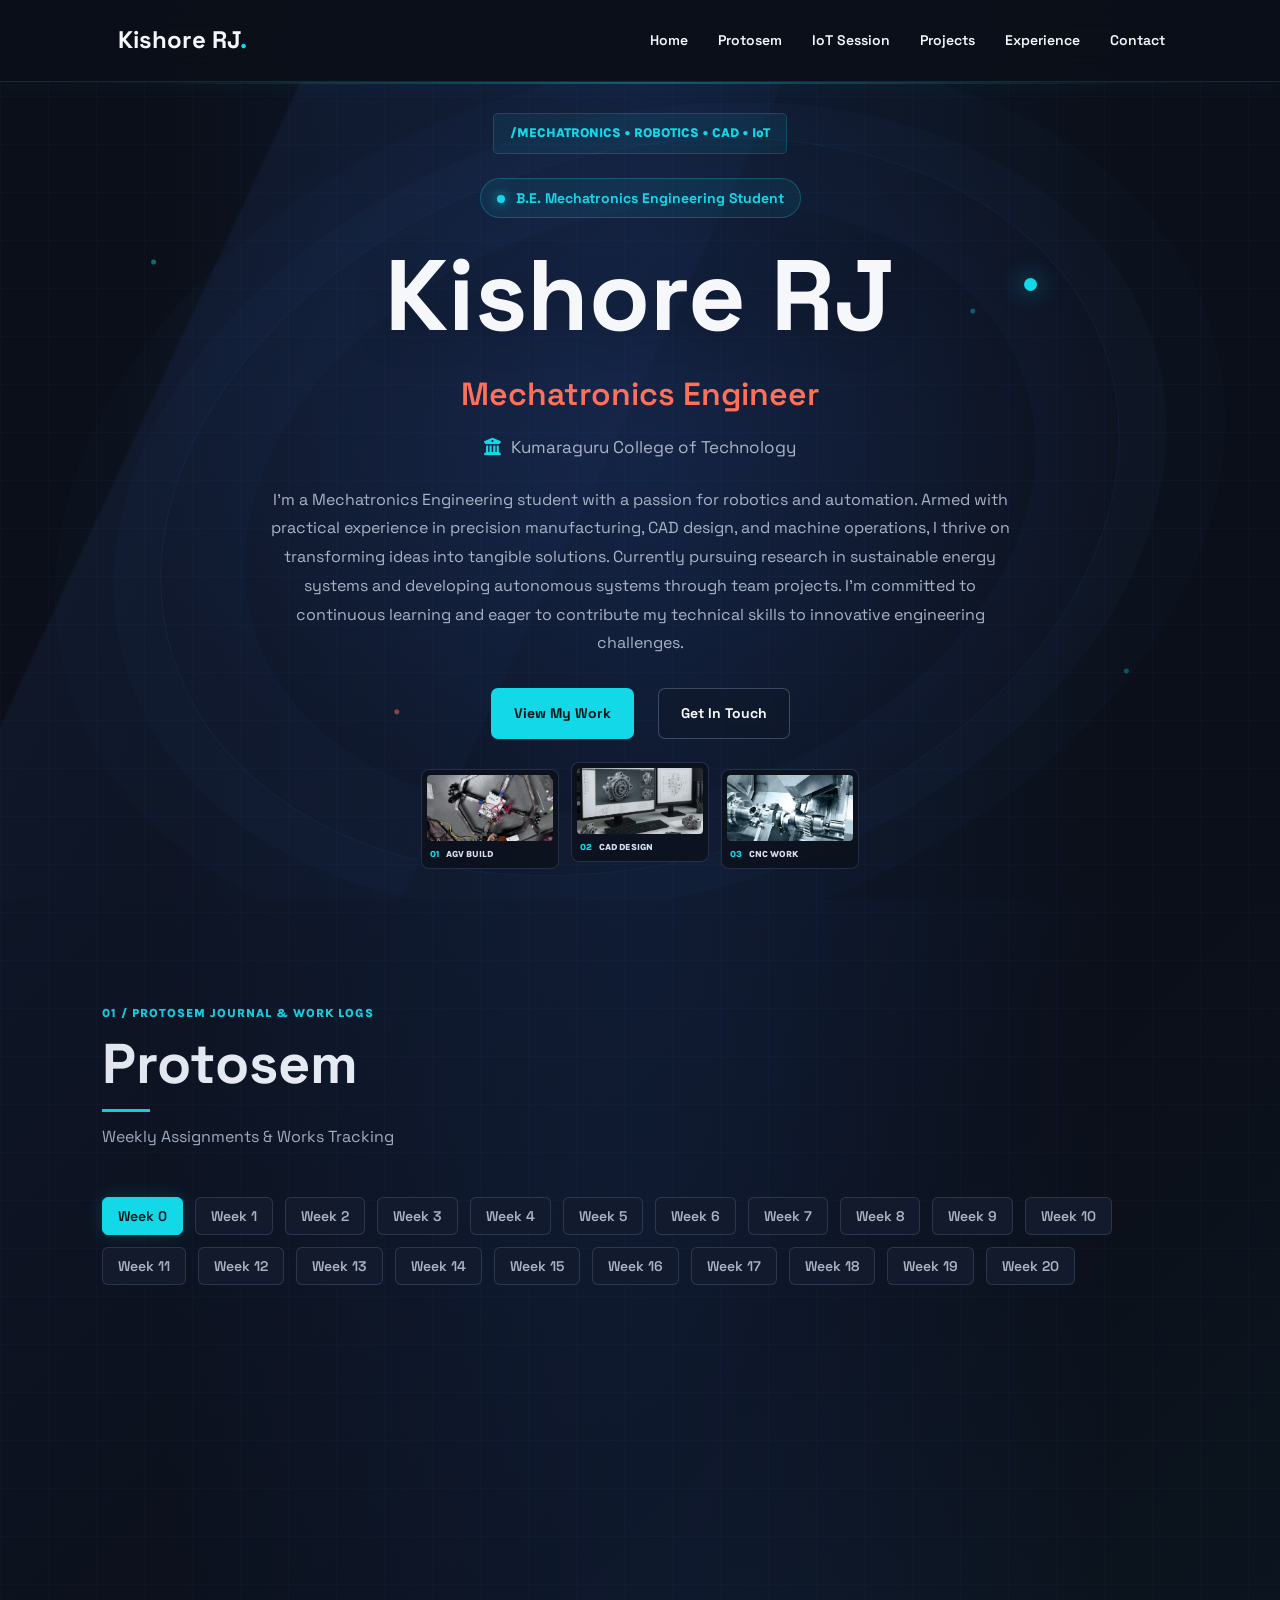
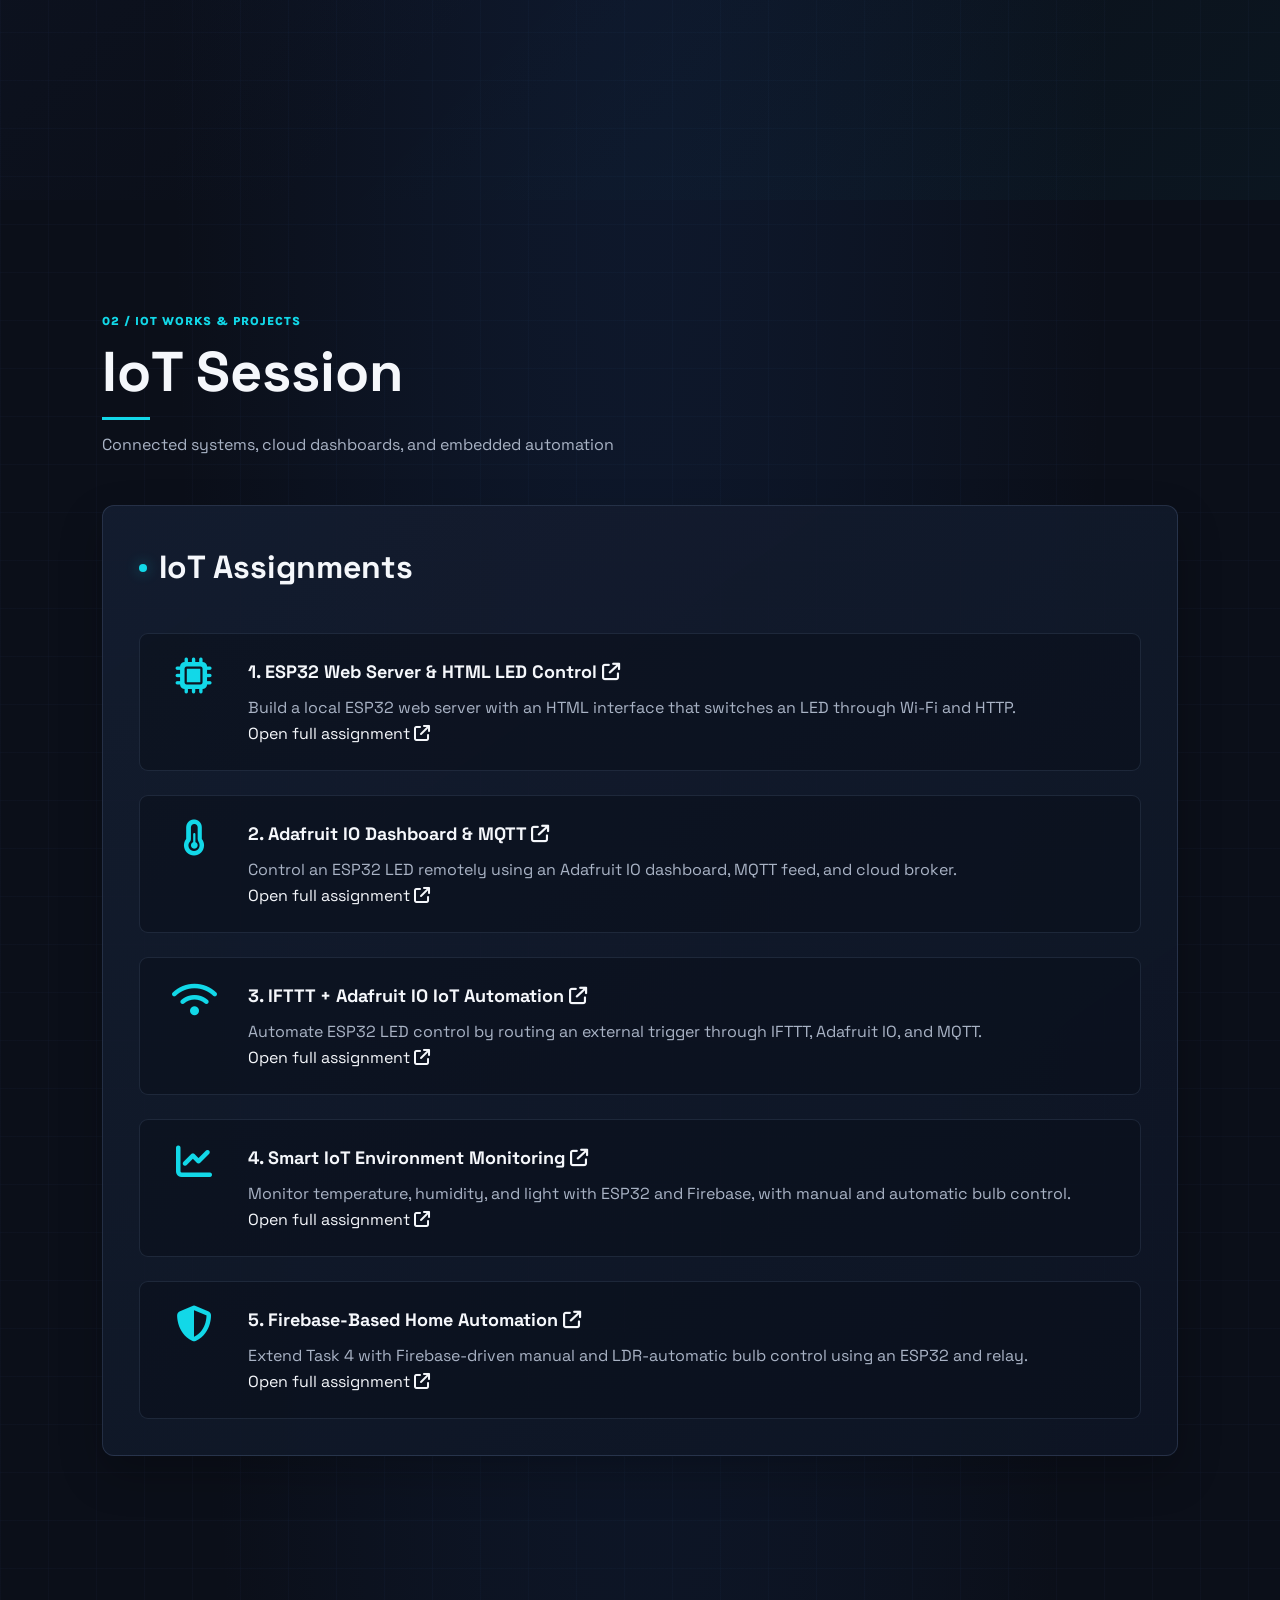
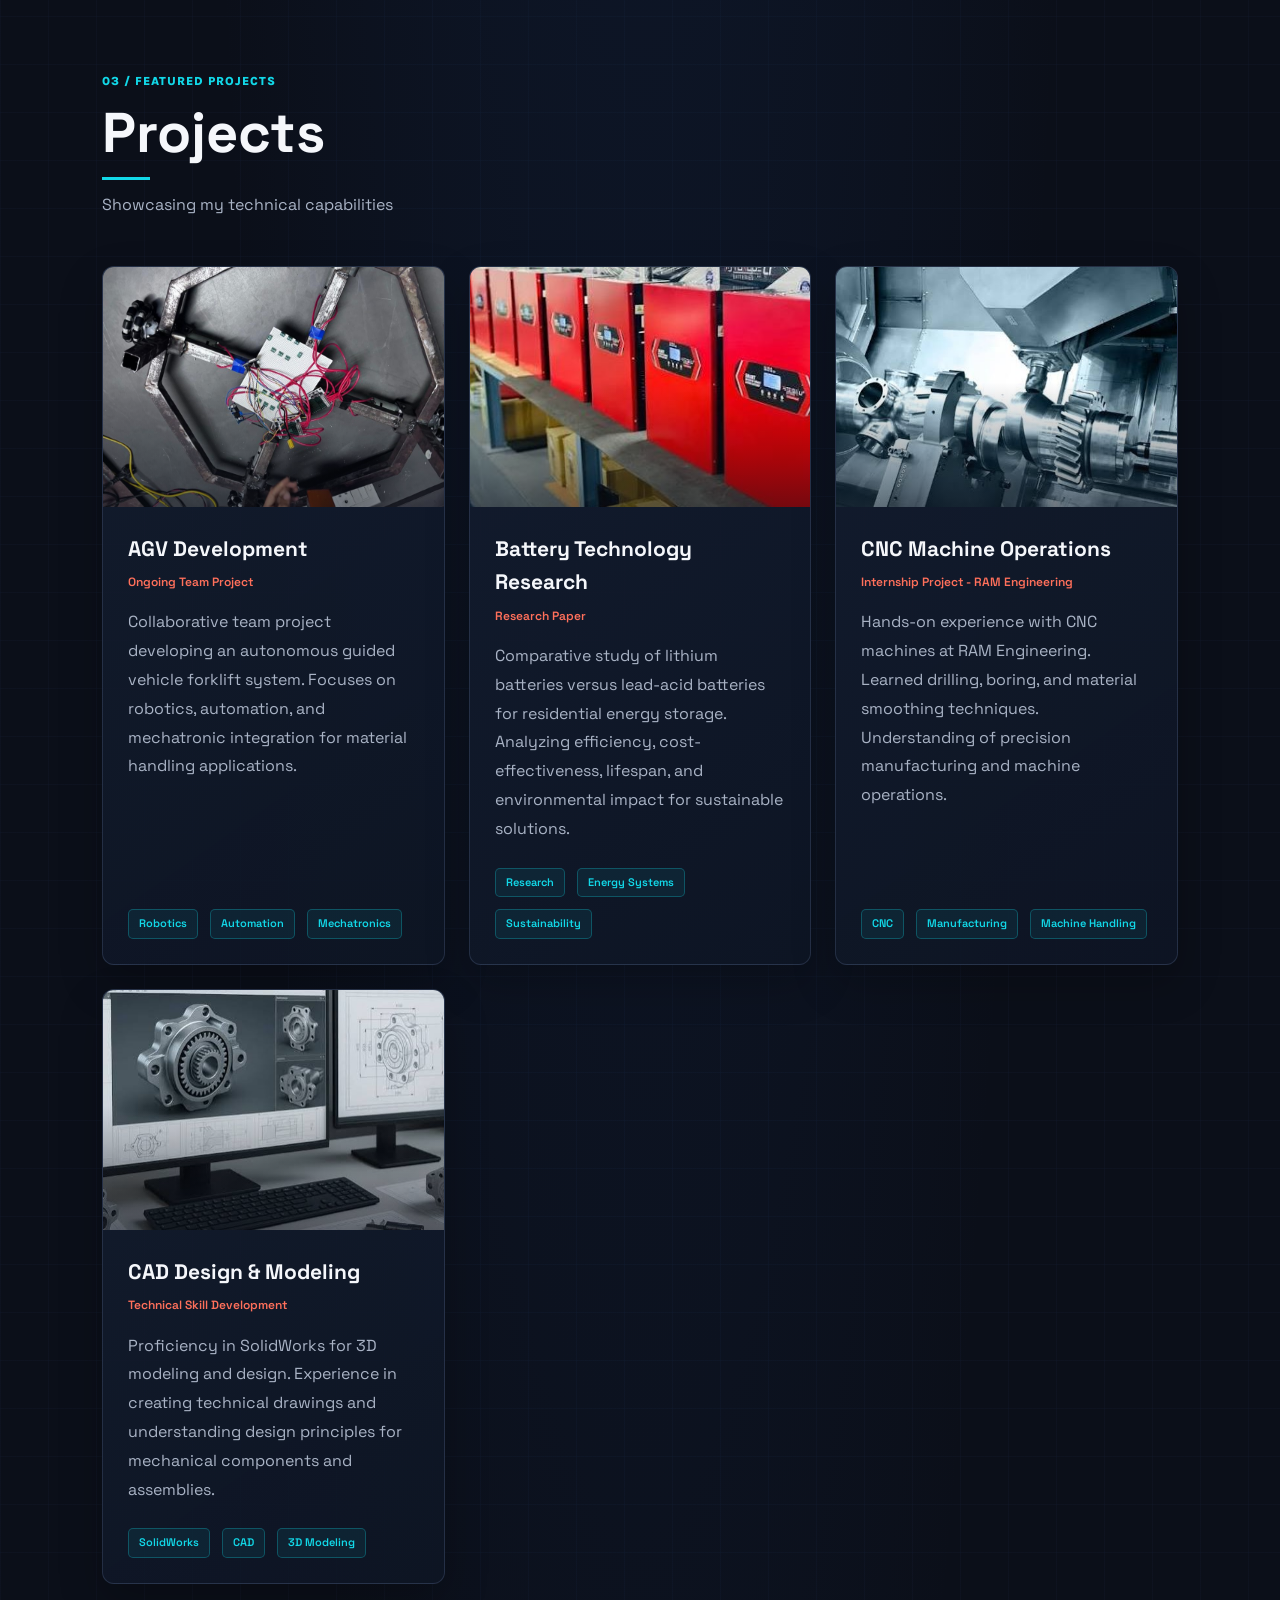
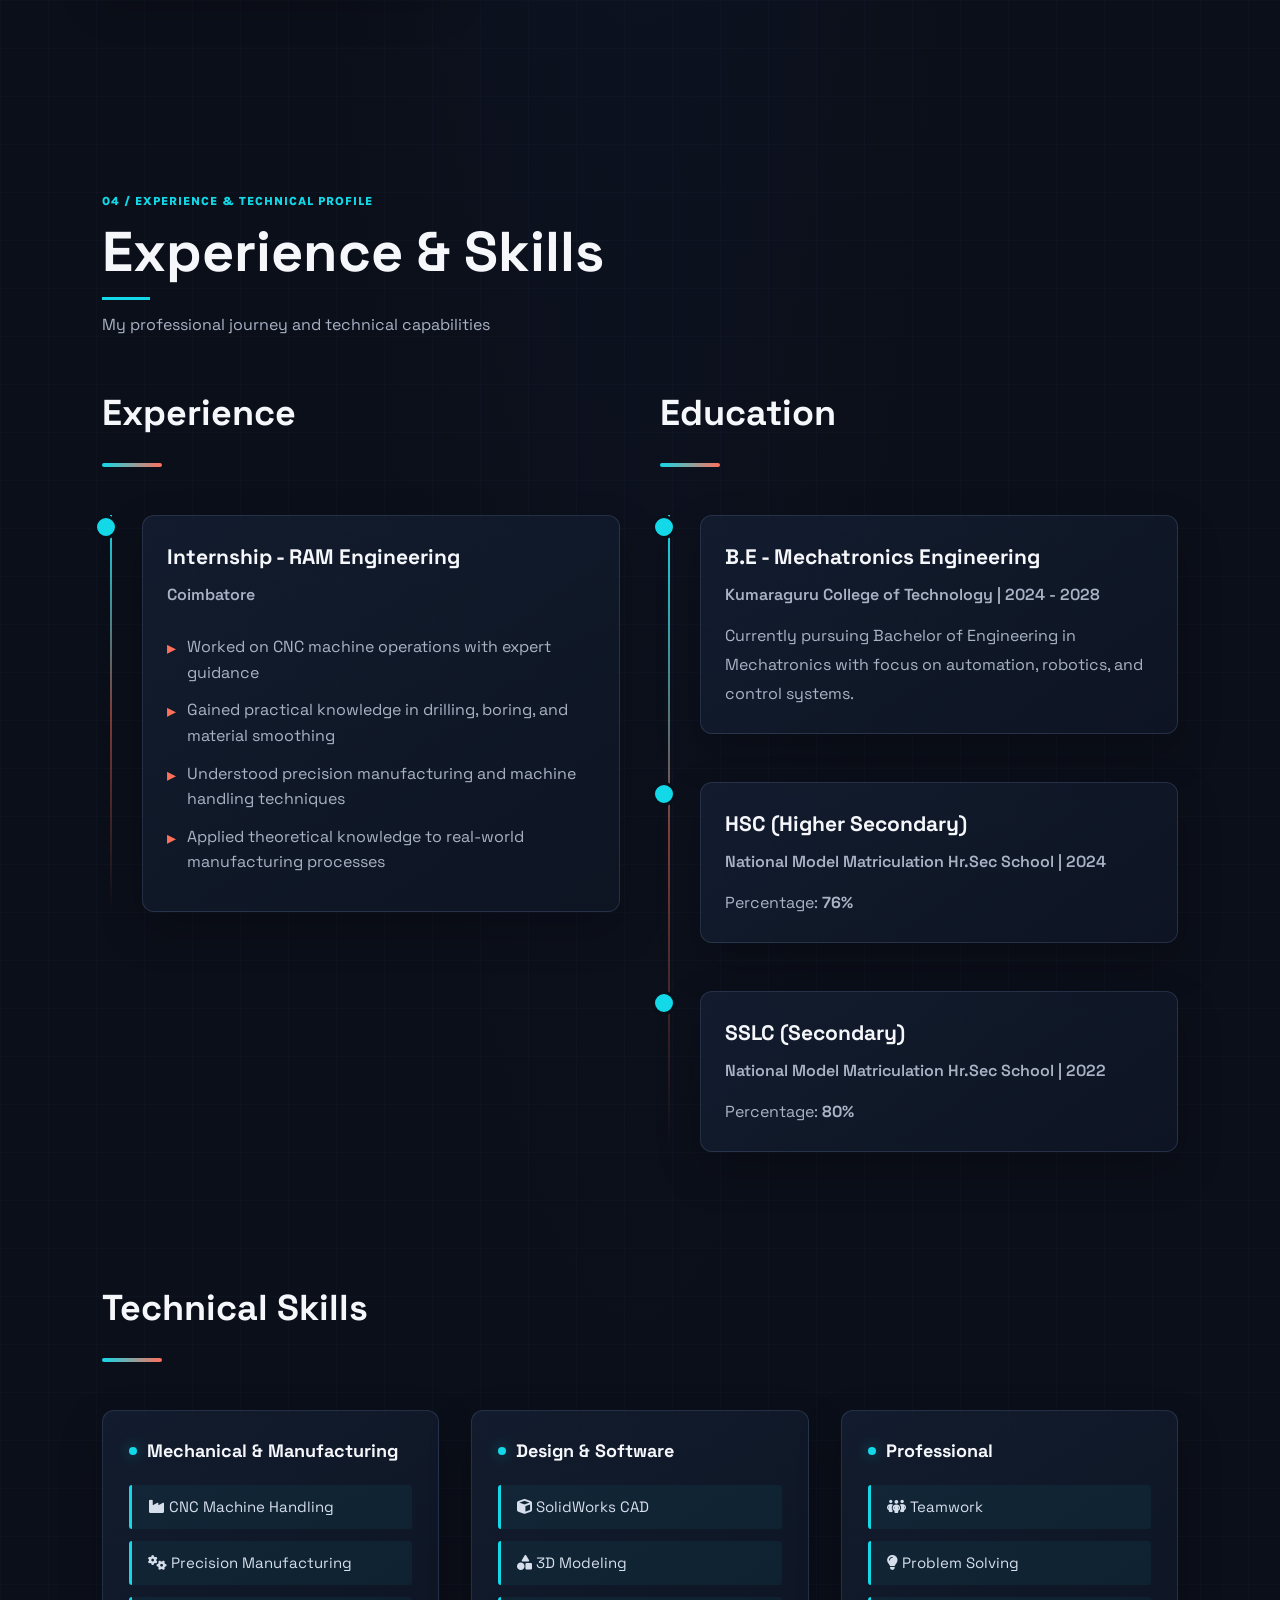
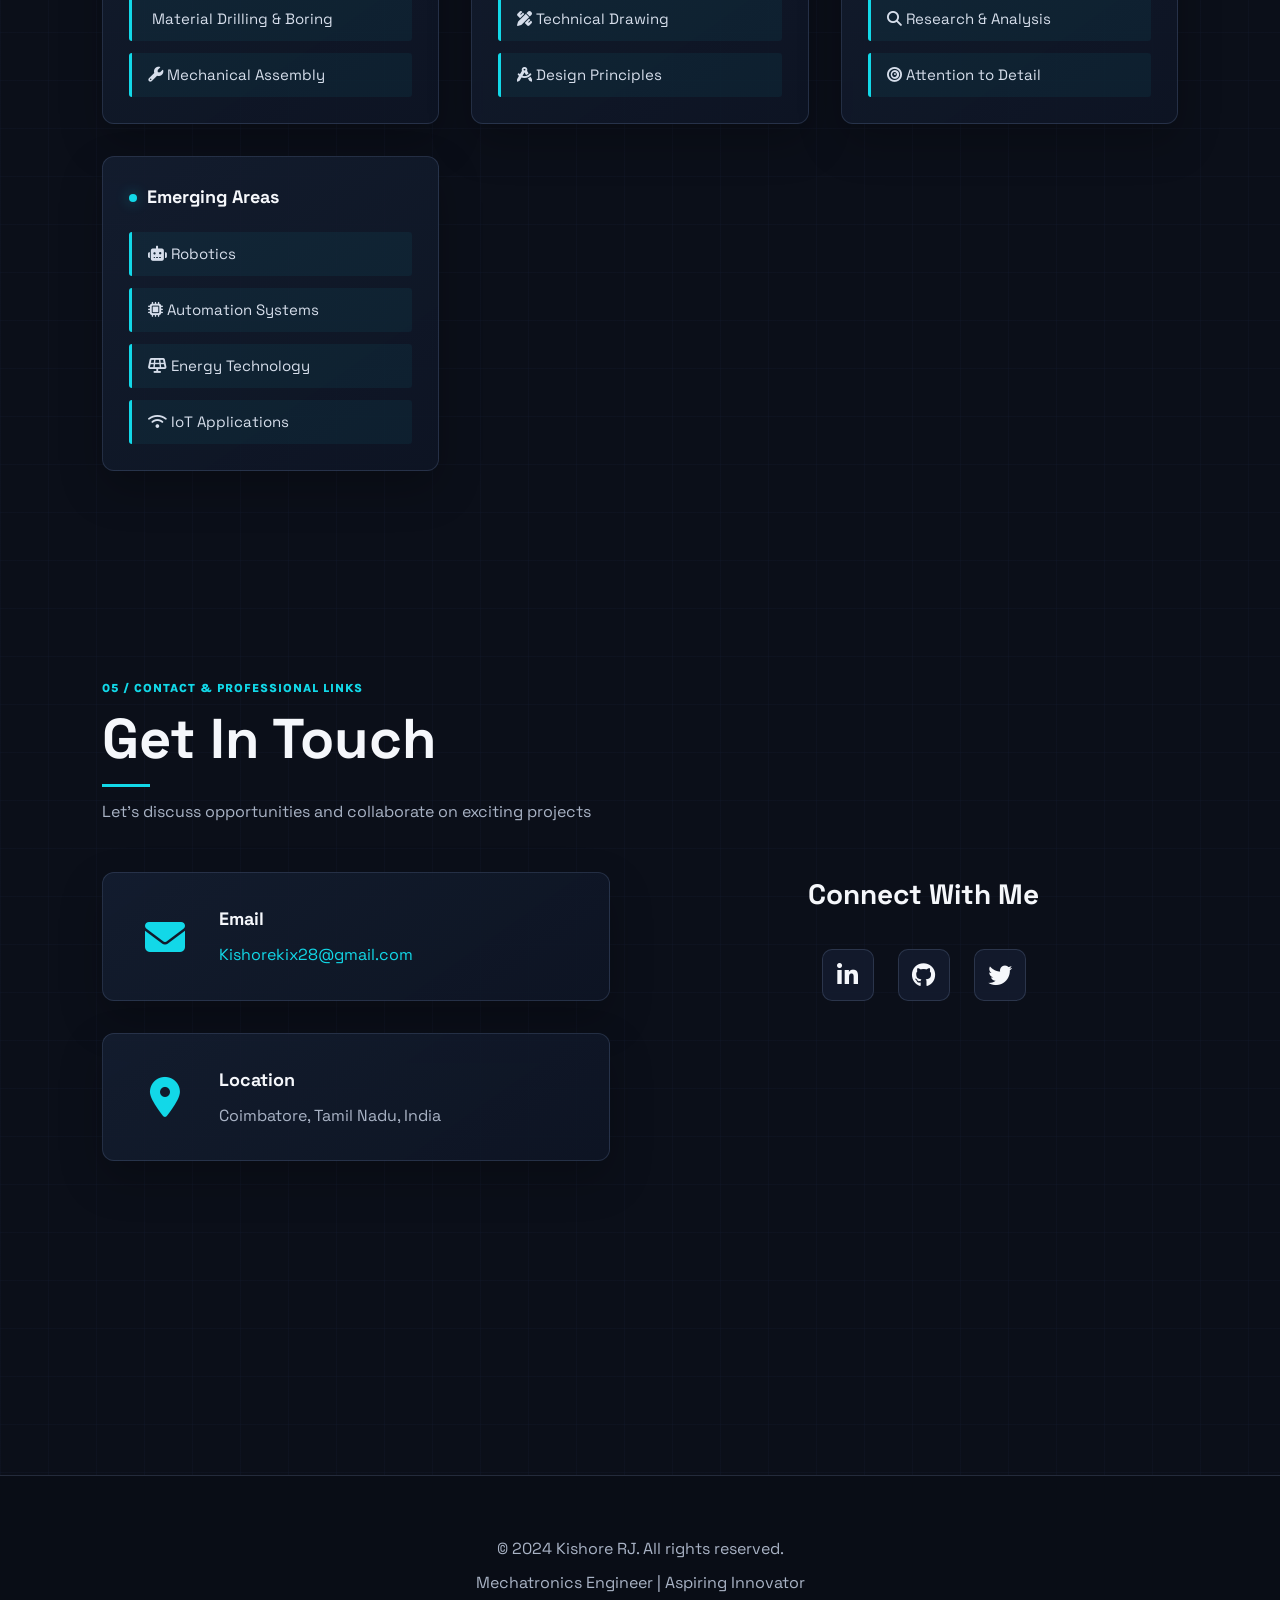
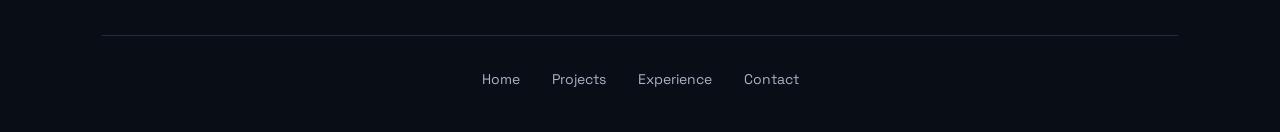
==== commit 8067bad8: "edit 1" ====
--- a/index.html
+++ b/index.html
@@ -42,7 +42,7 @@
         <div class="hero-scanline" aria-hidden="true"></div>
         <div class="content">
             <div class="home-text">
-                <p class="hero-kicker"> MECHATRONICS &bull; ROBOTICS &bull; CAD &bull; IoT</p>
+                <p class="hero-kicker"> /MECHATRONICS &bull; ROBOTICS &bull; CAD &bull; IoT</p>
                 <p class="hero-status"><span></span> B.E. Mechatronics Engineering Student</p>
                 <h1>Kishore RJ</h1>
                 <p class="role">Mechatronics Engineer</p>
@@ -126,41 +126,41 @@
                             <article class="assignment-item">
                                 <div class="item-icon"><i class="fa-solid fa-microchip"></i></div>
                                 <div class="item-content">
-                                    <h4><a href="iot-task-1.html" target="_blank" rel="noopener noreferrer">1. ESP32 Web Server &amp; HTML LED Control <i class="fa-solid fa-arrow-up-right-from-square" aria-hidden="true"></i></a></h4>
+                                    <h4><a href="iot-task-1.html">1. ESP32 Web Server &amp; HTML LED Control <i class="fa-solid fa-arrow-up-right-from-square" aria-hidden="true"></i></a></h4>
                                     <p>Build a local ESP32 web server with an HTML interface that switches an LED through Wi-Fi and HTTP.</p>
-                                    <a class="assignment-open-link" href="iot-task-1.html" target="_blank" rel="noopener noreferrer">Open full assignment <i class="fa-solid fa-arrow-up-right-from-square" aria-hidden="true"></i></a>
+                                    <a class="assignment-open-link" href="iot-task-1.html">Open full assignment <i class="fa-solid fa-arrow-up-right-from-square" aria-hidden="true"></i></a>
                                 </div>
                             </article>
                             <article class="assignment-item">
                                 <div class="item-icon"><i class="fa-solid fa-temperature-half"></i></div>
                                 <div class="item-content">
-                                    <h4><a href="iot-task-2.html" target="_blank" rel="noopener noreferrer">2. Adafruit IO Dashboard &amp; MQTT <i class="fa-solid fa-arrow-up-right-from-square" aria-hidden="true"></i></a></h4>
+                                    <h4><a href="iot-task-2.html">2. Adafruit IO Dashboard &amp; MQTT <i class="fa-solid fa-arrow-up-right-from-square" aria-hidden="true"></i></a></h4>
                                     <p>Control an ESP32 LED remotely using an Adafruit IO dashboard, MQTT feed, and cloud broker.</p>
-                                    <a class="assignment-open-link" href="iot-task-2.html" target="_blank" rel="noopener noreferrer">Open full assignment <i class="fa-solid fa-arrow-up-right-from-square" aria-hidden="true"></i></a>
+                                    <a class="assignment-open-link" href="iot-task-2.html">Open full assignment <i class="fa-solid fa-arrow-up-right-from-square" aria-hidden="true"></i></a>
                                 </div>
                             </article>
                             <article class="assignment-item">
                                 <div class="item-icon"><i class="fa-solid fa-wifi"></i></div>
                                 <div class="item-content">
-                                    <h4><a href="iot-task-3.html" target="_blank" rel="noopener noreferrer">3. IFTTT + Adafruit IO IoT Automation <i class="fa-solid fa-arrow-up-right-from-square" aria-hidden="true"></i></a></h4>
+                                    <h4><a href="iot-task-3.html">3. IFTTT + Adafruit IO IoT Automation <i class="fa-solid fa-arrow-up-right-from-square" aria-hidden="true"></i></a></h4>
                                     <p>Automate ESP32 LED control by routing an external trigger through IFTTT, Adafruit IO, and MQTT.</p>
-                                    <a class="assignment-open-link" href="iot-task-3.html" target="_blank" rel="noopener noreferrer">Open full assignment <i class="fa-solid fa-arrow-up-right-from-square" aria-hidden="true"></i></a>
+                                    <a class="assignment-open-link" href="iot-task-3.html">Open full assignment <i class="fa-solid fa-arrow-up-right-from-square" aria-hidden="true"></i></a>
                                 </div>
                             </article>
                             <article class="assignment-item">
                                 <div class="item-icon"><i class="fa-solid fa-chart-line"></i></div>
                                 <div class="item-content">
-                                    <h4><a href="iot-task-4.html" target="_blank" rel="noopener noreferrer">4. Smart IoT Environment Monitoring <i class="fa-solid fa-arrow-up-right-from-square" aria-hidden="true"></i></a></h4>
+                                    <h4><a href="iot-task-4.html">4. Smart IoT Environment Monitoring <i class="fa-solid fa-arrow-up-right-from-square" aria-hidden="true"></i></a></h4>
                                     <p>Monitor temperature, humidity, and light with ESP32 and Firebase, with manual and automatic bulb control.</p>
-                                    <a class="assignment-open-link" href="iot-task-4.html" target="_blank" rel="noopener noreferrer">Open full assignment <i class="fa-solid fa-arrow-up-right-from-square" aria-hidden="true"></i></a>
+                                    <a class="assignment-open-link" href="iot-task-4.html">Open full assignment <i class="fa-solid fa-arrow-up-right-from-square" aria-hidden="true"></i></a>
                                 </div>
                             </article>
                             <article class="assignment-item">
                                 <div class="item-icon"><i class="fa-solid fa-shield-halved"></i></div>
                                 <div class="item-content">
-                                    <h4><a href="iot-task-5.html" target="_blank" rel="noopener noreferrer">5. Firebase-Based Home Automation <i class="fa-solid fa-arrow-up-right-from-square" aria-hidden="true"></i></a></h4>
+                                    <h4><a href="iot-task-5.html">5. Firebase-Based Home Automation <i class="fa-solid fa-arrow-up-right-from-square" aria-hidden="true"></i></a></h4>
                                     <p>Extend Task 4 with Firebase-driven manual and LDR-automatic bulb control using an ESP32 and relay.</p>
-                                    <a class="assignment-open-link" href="iot-task-5.html" target="_blank" rel="noopener noreferrer">Open full assignment <i class="fa-solid fa-arrow-up-right-from-square" aria-hidden="true"></i></a>
+                                    <a class="assignment-open-link" href="iot-task-5.html">Open full assignment <i class="fa-solid fa-arrow-up-right-from-square" aria-hidden="true"></i></a>
                                 </div>
                             </article>
                 </div>
